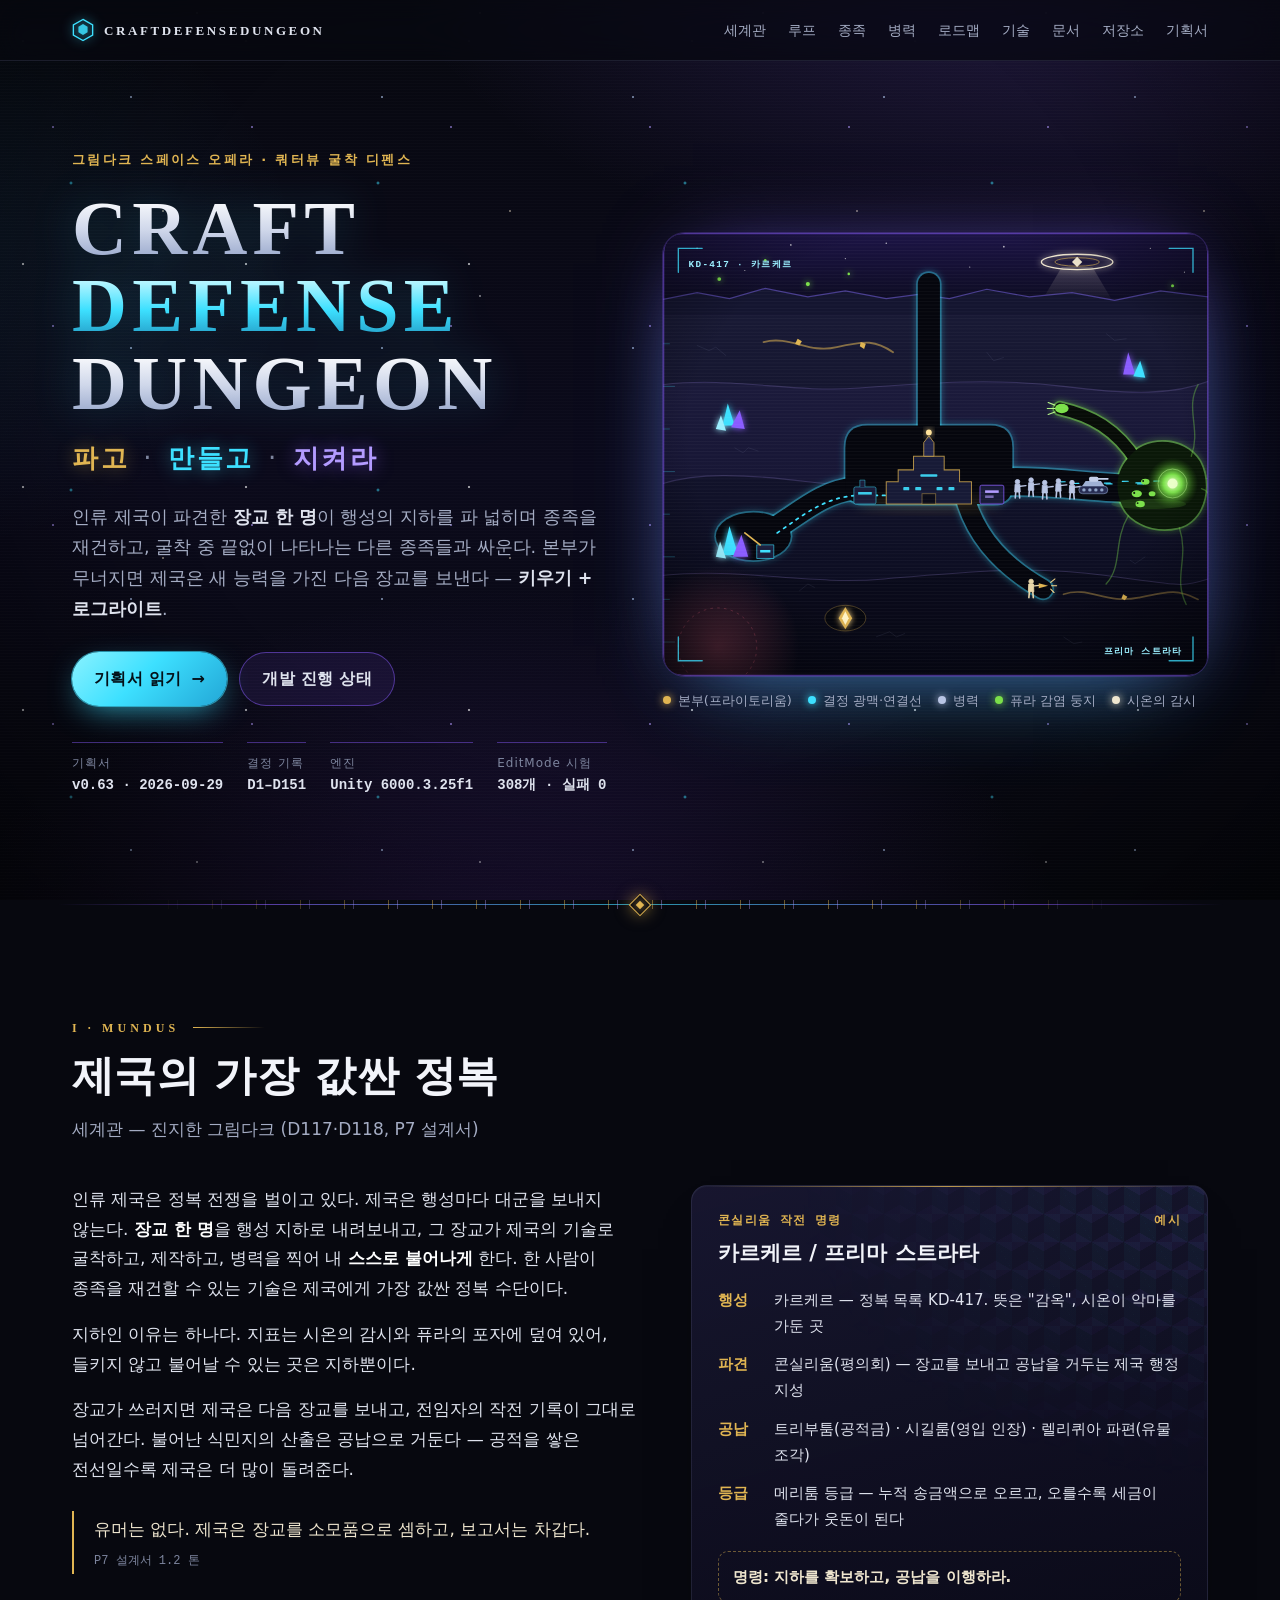
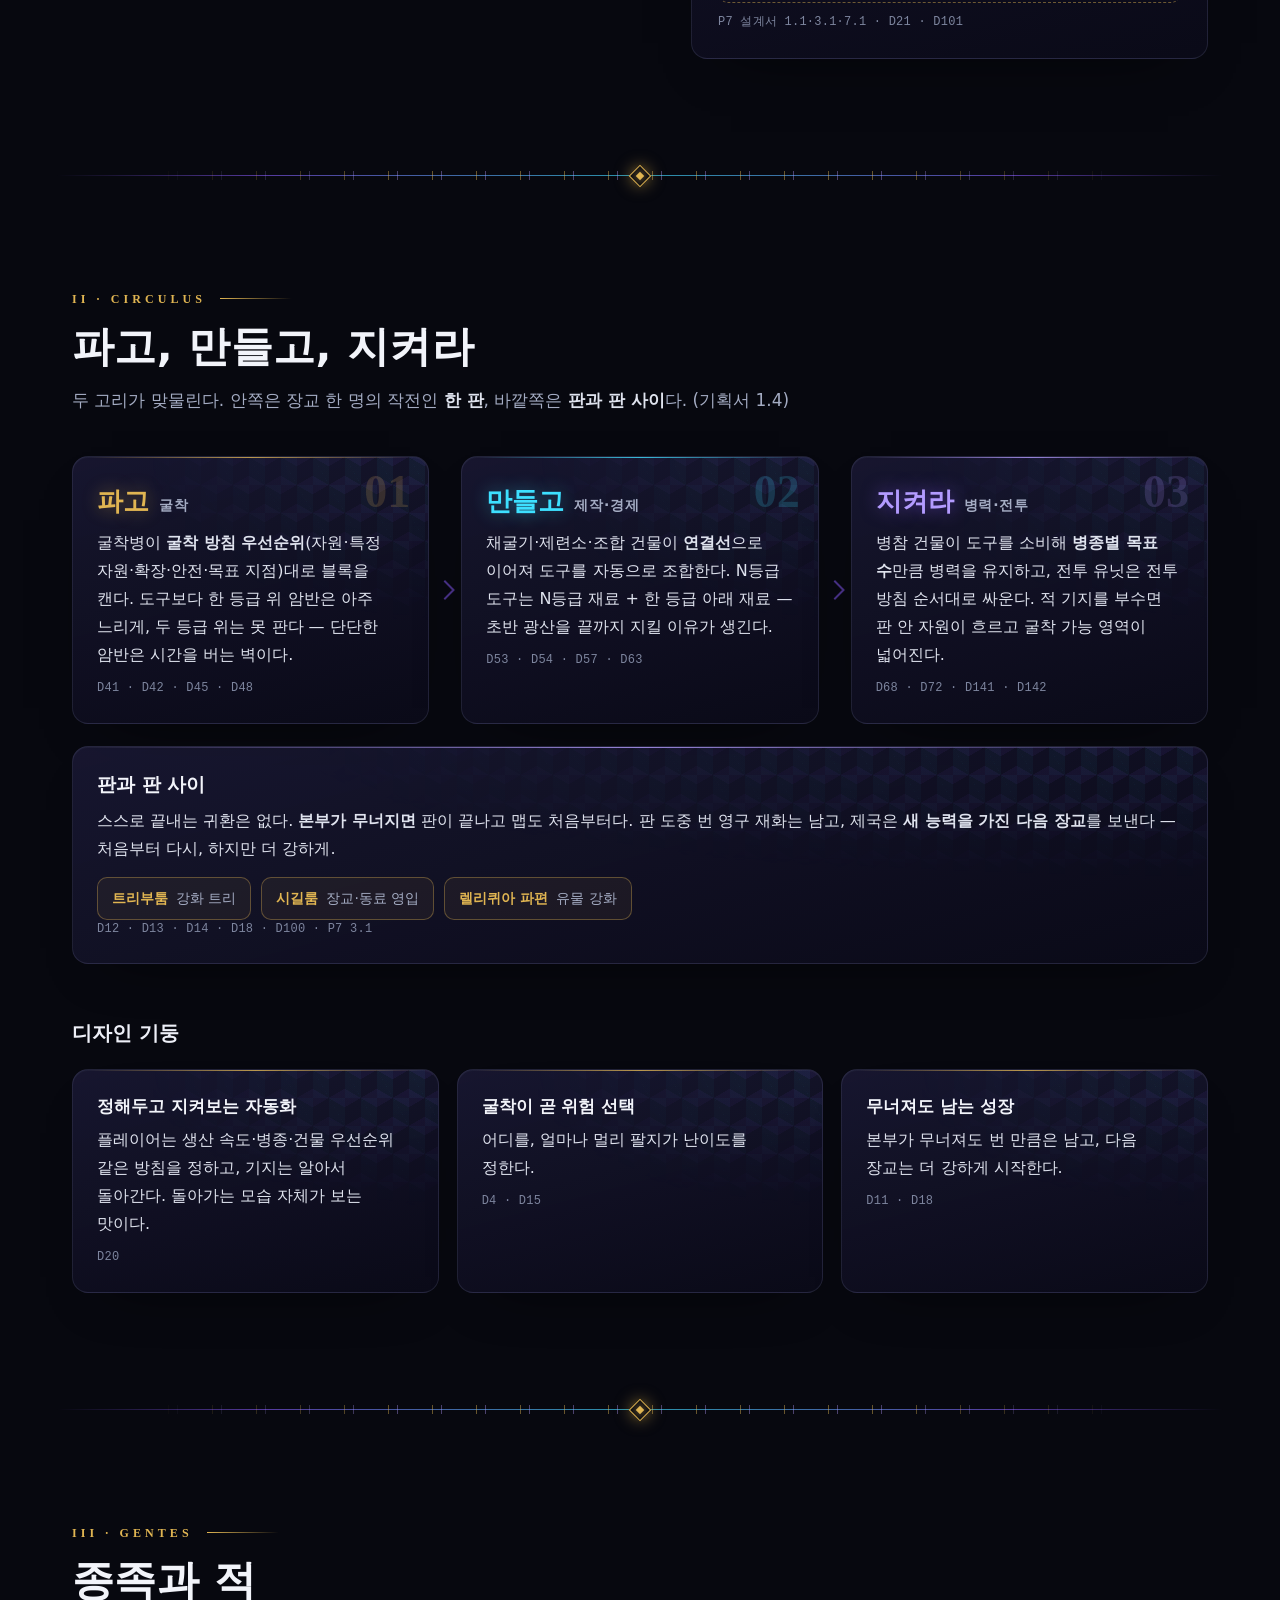
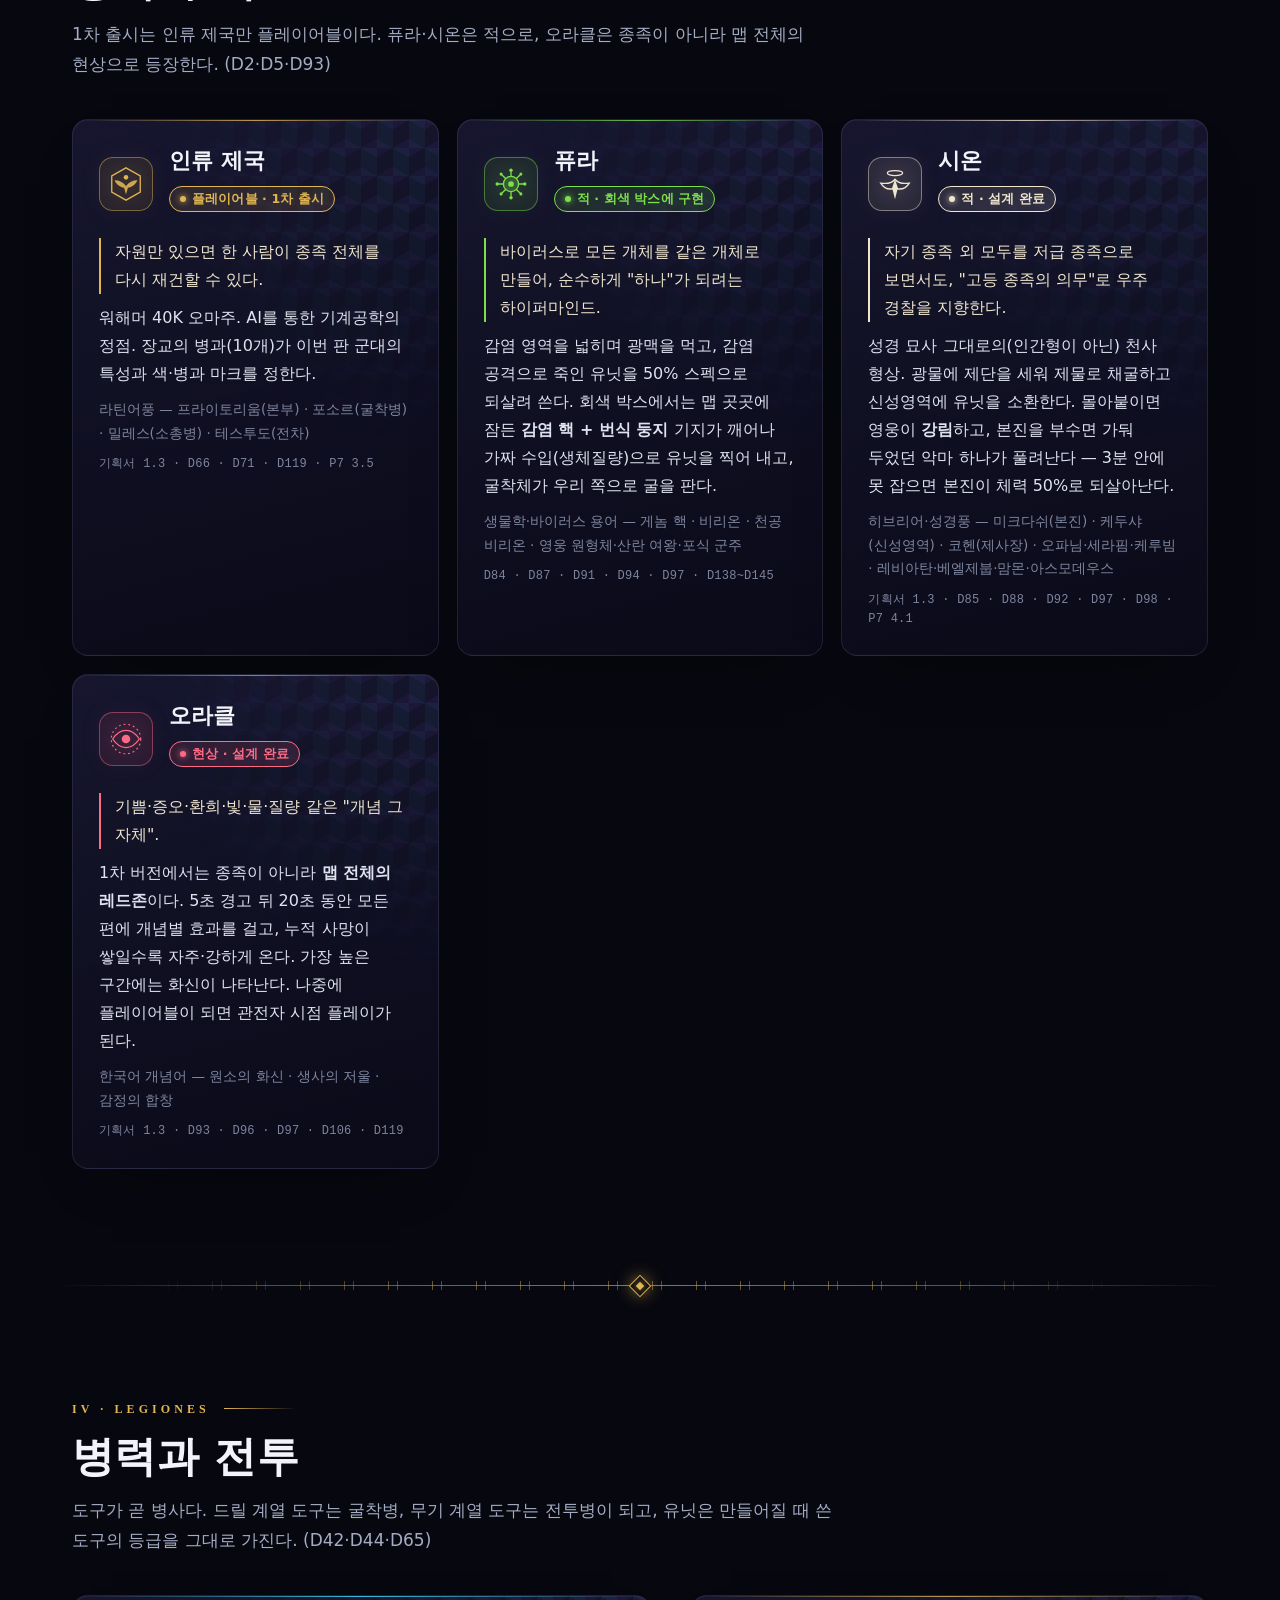
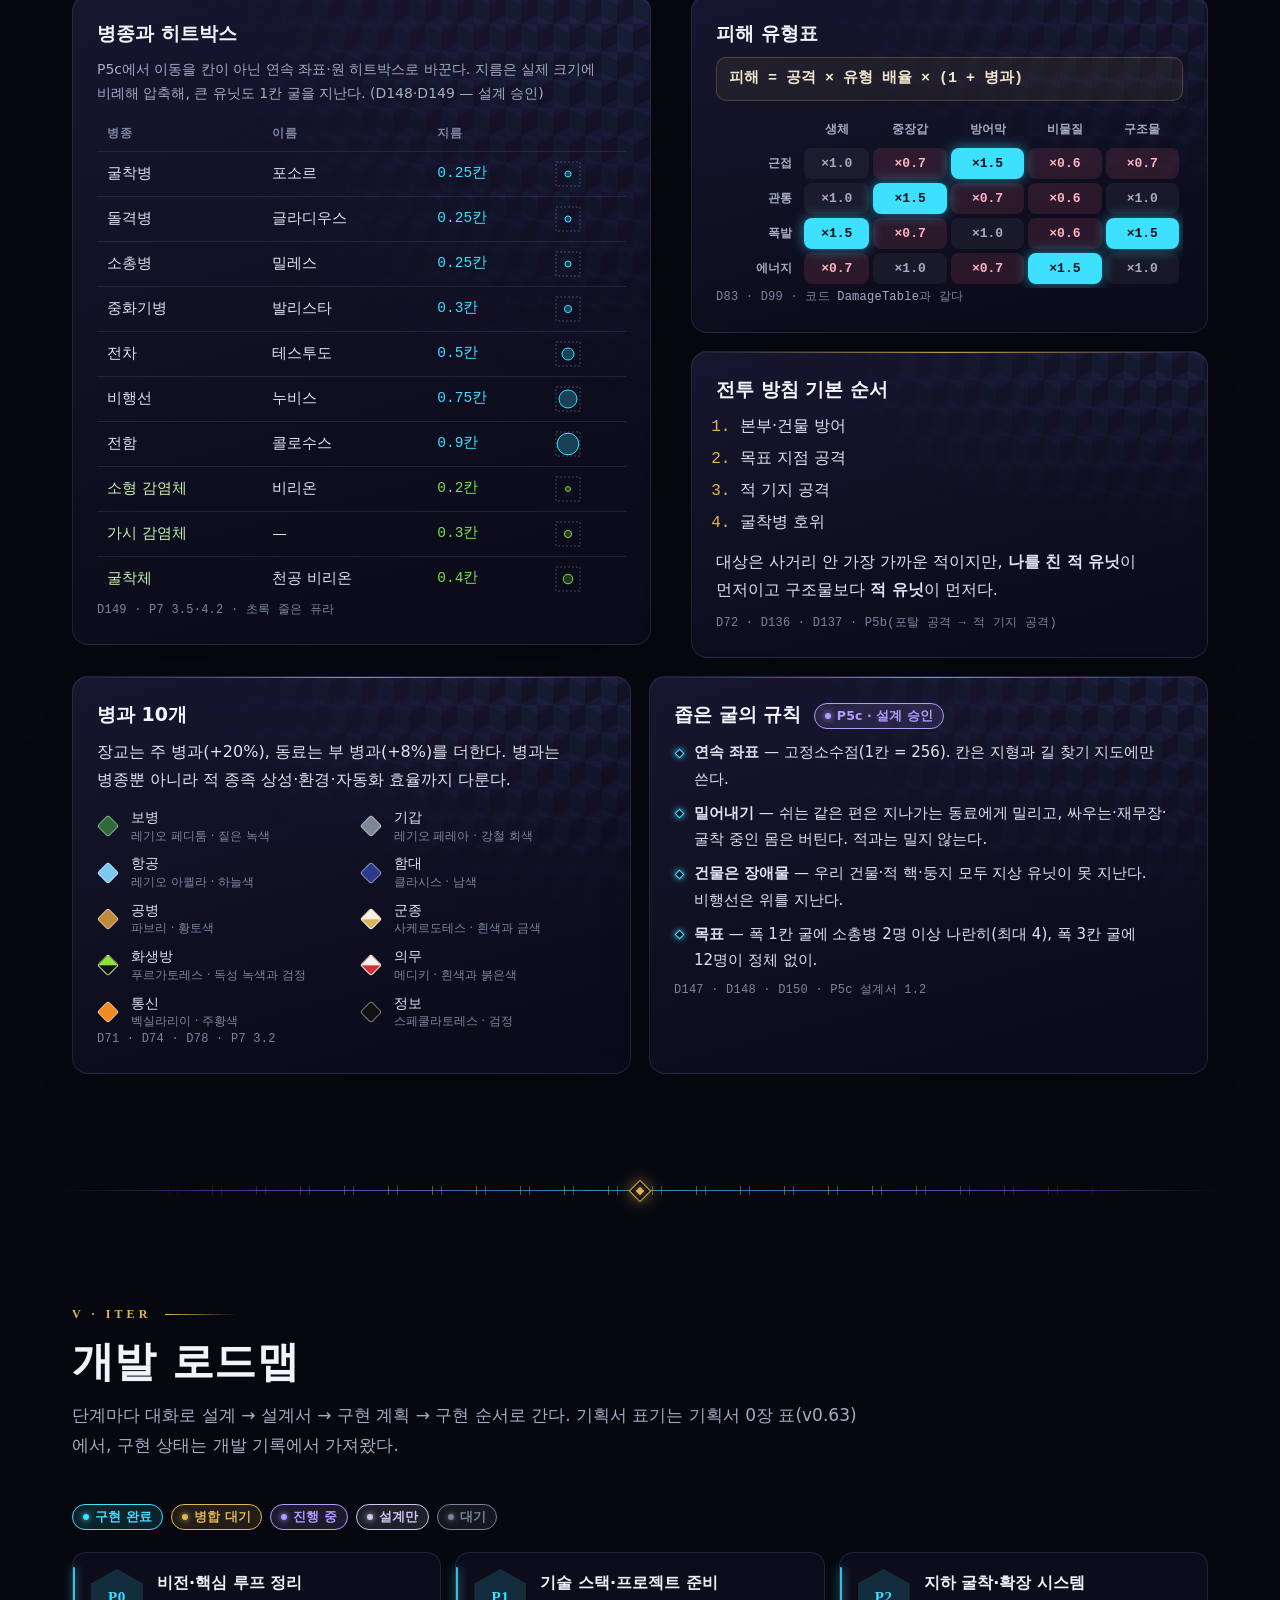
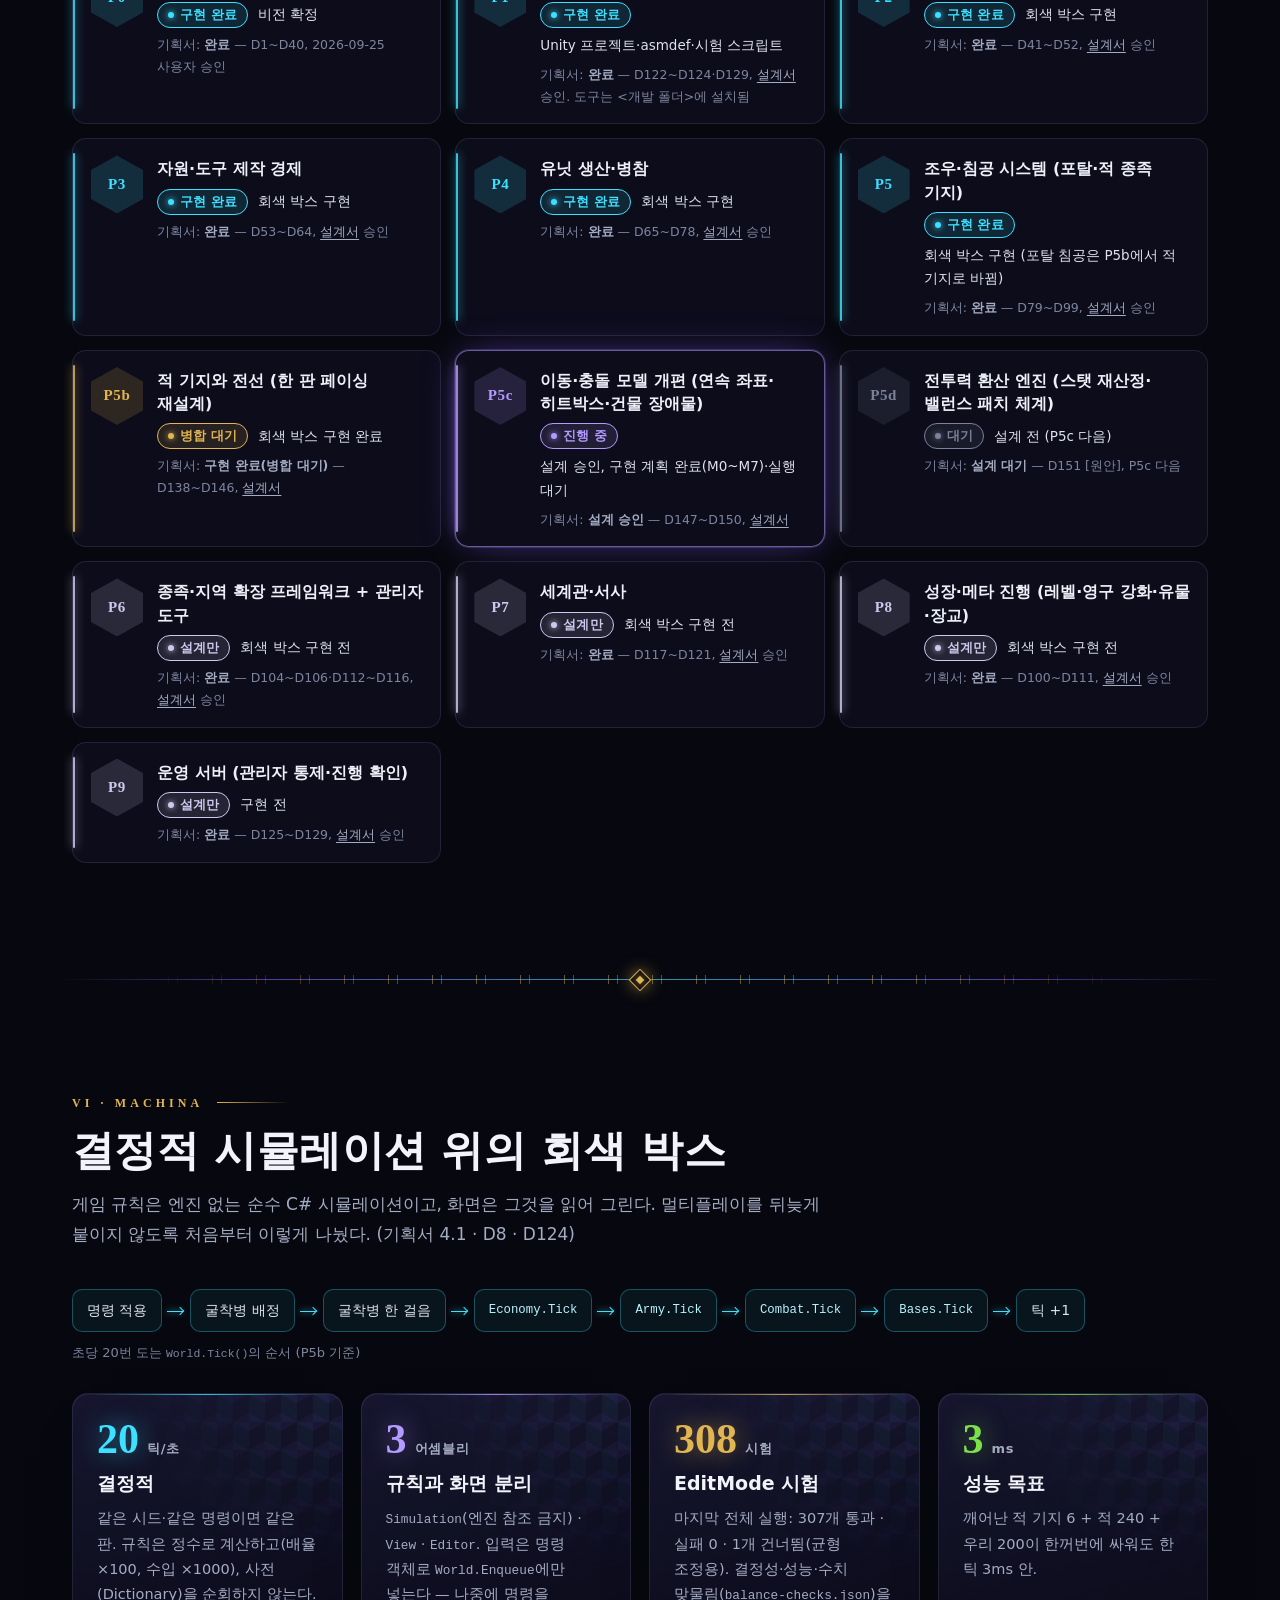
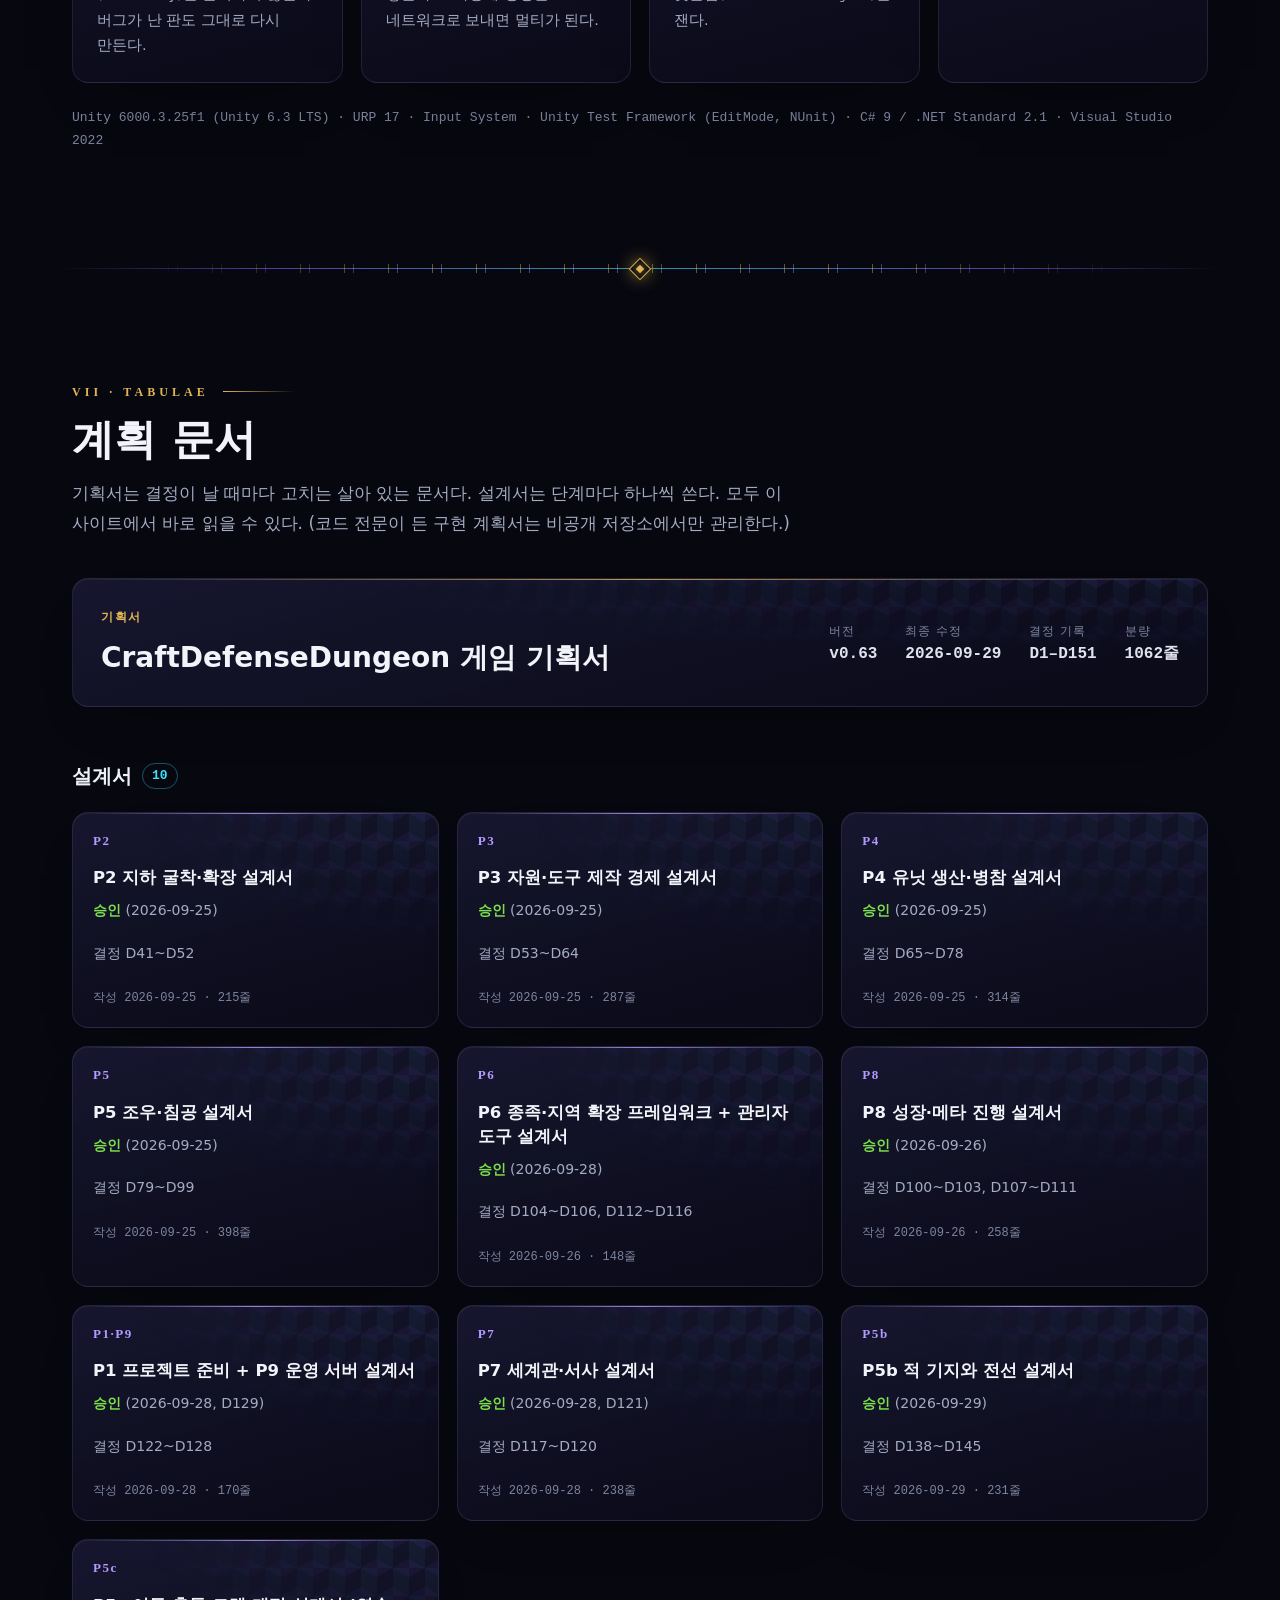
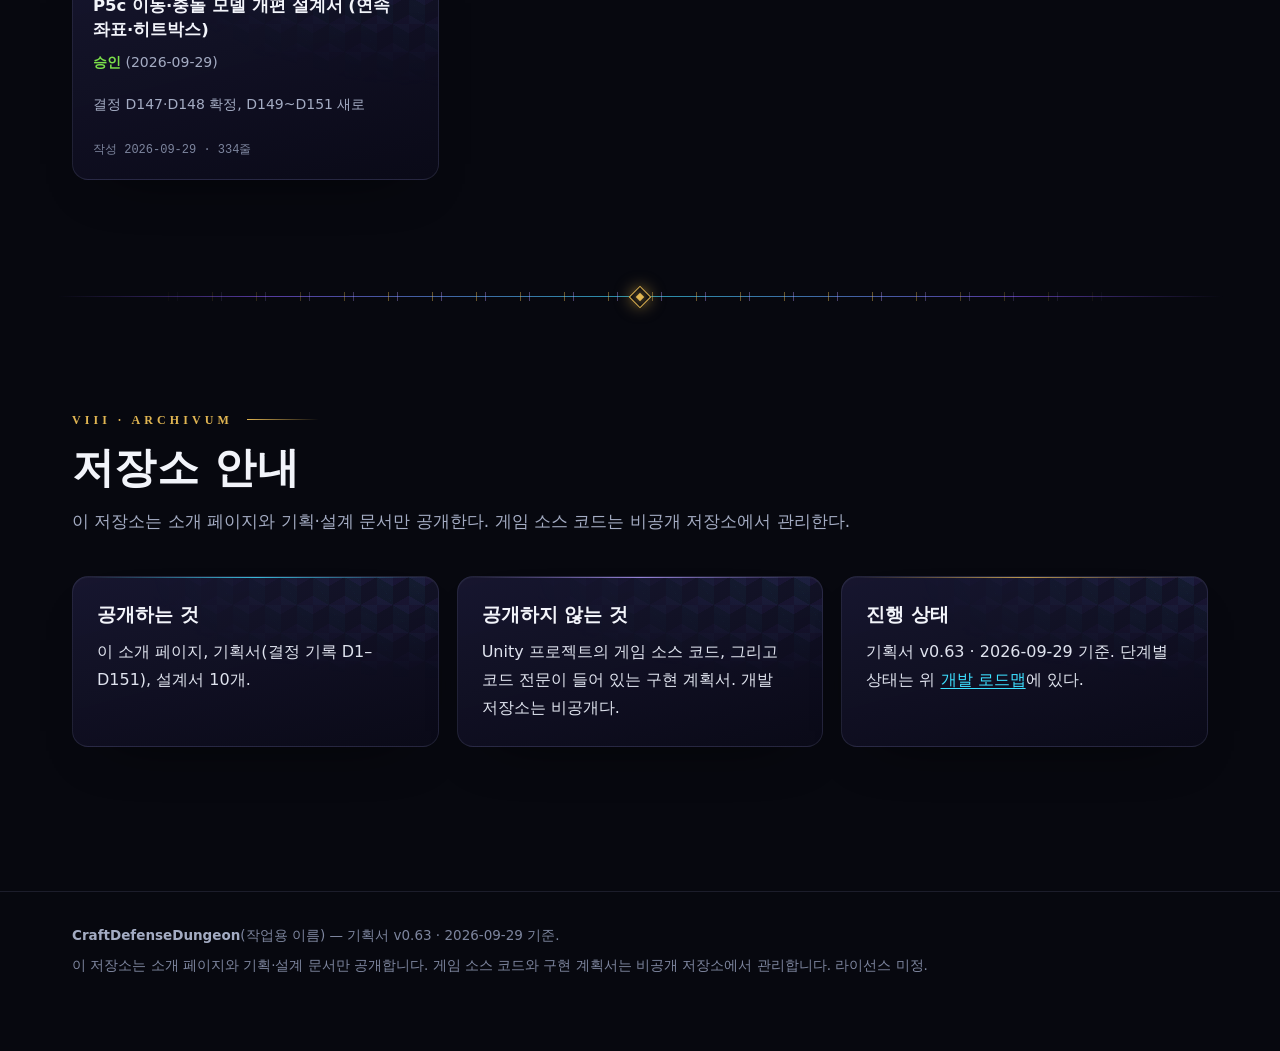
==== docs/index.html @ cf30ff54 "소개 페이지·기획서·설계서 공개용 저장소 첫 커밋 — 유저용 README 게임 소스 코드와 구현 계획서(코드 전문)는 비공개 개발 저장소에서 관리하고, 이 저장소에는 소개 페이지(" ====
<!doctype html>
<html lang="ko">
<head>
<meta charset="utf-8">
<meta name="viewport" content="width=device-width, initial-scale=1">
<meta name="color-scheme" content="dark">
<title>CraftDefenseDungeon — 파고, 만들고, 지켜라</title>
<meta name="description" content="인류 제국의 장교 한 명이 행성 지하를 파 넓히며 종족을 재건하는 그림다크 쿼터뷰 굴착·건설·디펜스 게임(키우기 + 로그라이트)의 소개와 개발 문서.">
<link rel="stylesheet" href="assets/site.css">
<script src="assets/site.js" defer></script>
</head>
<body>
<a class="skip-link" href="#main">본문으로 건너뛰기</a>
<header class="topbar">
  <div class="wrap">
    <a class="brand" href="index.html" aria-label="CraftDefenseDungeon 소개"><svg class="brand-mark" viewBox="0 0 24 26" width="22" height="24" aria-hidden="true"><path d="M12 1.5 22.5 7.5v11L12 24.5 1.5 18.5v-11z" fill="none" stroke="currentColor" stroke-width="1.5"/><path d="M12 6.5 17 9.5v6l-5 3-5-3v-6z" fill="currentColor" opacity=".85"/></svg><span>CraftDefenseDungeon</span></a>
    <nav class="site-nav" aria-label="사이트"><a href="#world">세계관</a><a href="#loop">루프</a><a href="#factions">종족</a><a href="#forces">병력</a><a href="#roadmap">로드맵</a><a href="#tech">기술</a><a href="#docs">문서</a><a href="#repo">저장소</a><a href="game-plan.html">기획서</a></nav>
  </div>
</header>
<main id="main">
<section class="hero" aria-labelledby="hero-title">
<div class="wrap hero-grid">
<div class="hero-copy">
<p class="eyebrow">그림다크 스페이스 오페라 · 쿼터뷰 굴착 디펜스</p>
<h1 id="hero-title" class="title"><span>Craft</span><span>Defense</span><span>Dungeon</span></h1>
<p class="motto"><span class="c-dig">파고</span><i aria-hidden="true">·</i><span class="c-craft">만들고</span><i aria-hidden="true">·</i><span class="c-defend">지켜라</span></p>
<p class="lede">인류 제국이 파견한 <strong>장교 한 명</strong>이 행성의 지하를 파 넓히며 종족을 재건하고, 굴착 중 끝없이 나타나는 다른 종족들과 싸운다. 본부가 무너지면 제국은 새 능력을 가진 다음 장교를 보낸다 — <strong>키우기 + 로그라이트</strong>.</p>
<div class="cta"><a class="btn btn-primary" href="game-plan.html">기획서 읽기 <span aria-hidden="true">→</span></a><a class="btn btn-ghost" href="#roadmap">개발 진행 상태</a></div>
<dl class="hero-facts">
<div><dt>기획서</dt><dd>v0.63 · 2026-09-29</dd></div>
<div><dt>결정 기록</dt><dd>D1–D151</dd></div>
<div><dt>엔진</dt><dd>Unity 6000.3.25f1</dd></div>
<div><dt>EditMode 시험</dt><dd>308개 · 실패 0</dd></div>
</dl>
</div>
<figure class="hero-art">
<svg class="burrow" viewBox="0 0 640 520" width="640" height="520" role="img" aria-labelledby="bw-title bw-desc">
<title id="bw-title">카르케르 지하 단면</title>
<desc id="bw-desc">지표 아래 암반층을 파 넓힌 굴. 가운데 본부(프라이토리움)에서 결정 광맥까지 연결선이 이어지고, 병력과 전차가 오른쪽 퓨라 감염 둥지로 나아간다. 굴착병은 아래쪽 암반을 파고, 지표 위에는 시온의 감시 고리와 퓨라의 포자가 떠 있다.</desc>
<defs>
<linearGradient id="bw-sky" x1="0" y1="0" x2="0" y2="1"><stop offset="0" stop-color="#1c1446"/><stop offset="1" stop-color="#0c0b20"/></linearGradient>
<linearGradient id="bw-rock" x1="0" y1="0" x2="0" y2="1"><stop offset="0" stop-color="#1c1d3a"/><stop offset=".55" stop-color="#11122a"/><stop offset="1" stop-color="#08091a"/></linearGradient>
<linearGradient id="bw-beam" x1="0" y1="0" x2="0" y2="1"><stop offset="0" stop-color="#efe6cf" stop-opacity=".4"/><stop offset="1" stop-color="#efe6cf" stop-opacity="0"/></linearGradient>
<radialGradient id="bw-core"><stop offset="0" stop-color="#eaffc9"/><stop offset=".35" stop-color="#7be04a"/><stop offset="1" stop-color="#2d6a12" stop-opacity="0"/></radialGradient>
<radialGradient id="bw-red"><stop offset="0" stop-color="#ff6b86" stop-opacity=".3"/><stop offset="1" stop-color="#ff6b86" stop-opacity="0"/></radialGradient>
<radialGradient id="bw-vignette" cx=".5" cy=".45" r=".75"><stop offset=".6" stop-color="#000" stop-opacity="0"/><stop offset="1" stop-color="#000" stop-opacity=".55"/></radialGradient>
<pattern id="bw-scan" width="4" height="4" patternUnits="userSpaceOnUse"><rect width="4" height="1" fill="#fff" opacity=".035"/></pattern>
<filter id="bw-glow" x="-50%" y="-50%" width="200%" height="200%"><feGaussianBlur stdDeviation="3.5" result="b"/><feMerge><feMergeNode in="b"/><feMergeNode in="SourceGraphic"/></feMerge></filter>
<filter id="bw-blur" x="-50%" y="-50%" width="200%" height="200%"><feGaussianBlur stdDeviation="8"/></filter>
<clipPath id="bw-clip"><rect width="640" height="520" rx="22"/></clipPath>
<path id="bw-t0" d="M312 60V236"/>
<path id="bw-t1" d="M224 300C186 304 162 328 126 350"/>
<path id="bw-t2" d="M404 292C448 290 490 298 552 300"/>
<path id="bw-t3" d="M356 316C370 360 400 392 446 418"/>
<path id="bw-t4" d="M556 268C532 230 502 214 466 206"/>
<path id="bw-hall" d="M214 252Q214 226 240 226H384Q410 226 410 252V296Q410 318 388 318H236Q214 318 214 296Z"/>
<ellipse id="bw-mine" cx="106" cy="356" rx="44" ry="28"/>
<path id="bw-nest" d="M546 264C566 236 614 240 630 268C646 298 634 340 604 346C578 352 548 342 538 318C530 300 532 280 546 264Z"/>
<g id="bw-man"><circle cx="0" cy="-11" r="2.7"/><path d="M-2.8-8H2.8L3.2 1H-3.2Z"/><path d="M-2 1-2.6 8M2 1 2.6 8" fill="none" stroke-width="1.9" stroke-linecap="round"/><path d="M1-5.5 10-6.5" fill="none" stroke-width="1.5" stroke-linecap="round"/></g>
</defs>
<g clip-path="url(#bw-clip)">
<rect width="640" height="520" fill="url(#bw-rock)"/>
<rect width="640" height="84" fill="url(#bw-sky)"/>
<g fill="#fff" opacity=".7"><circle cx="40" cy="18" r=".9"/><circle cx="96" cy="44" r=".7"/><circle cx="150" cy="14" r="1"/><circle cx="214" cy="30" r=".7"/><circle cx="262" cy="12" r=".9"/><circle cx="360" cy="40" r=".7"/><circle cx="400" cy="16" r="1"/><circle cx="572" cy="18" r=".8"/><circle cx="612" cy="46" r=".7"/></g>
<g class="bw-halo"><path d="M468 40 442 84H530L504 40Z" fill="url(#bw-beam)" opacity=".5"/><ellipse cx="486" cy="34" rx="42" ry="9" fill="none" stroke="#efe6cf" stroke-width="1.6" filter="url(#bw-glow)"/><ellipse cx="486" cy="34" rx="26" ry="5" fill="none" stroke="#e0b552" stroke-opacity=".7"/><path d="M486 28 492 34 486 40 480 34Z" fill="#efe6cf"/></g>
<g fill="#7be04a" filter="url(#bw-glow)"><circle class="bw-spore" cx="66" cy="54" r="2.2"/><circle class="bw-spore" cx="120" cy="32" r="1.6"/><circle class="bw-spore" cx="170" cy="60" r="2.4"/><circle class="bw-spore" cx="218" cy="48" r="1.5"/><circle class="bw-spore" cx="598" cy="62" r="1.8"/></g>
<path d="M0 78 40 70 78 77 120 65 170 75 214 68 262 77 300 72 336 77 380 66 430 75 480 70 530 79 584 68 640 75V96H0Z" fill="#141530"/>
<path d="M0 78 40 70 78 77 120 65 170 75 214 68 262 77 300 72 336 77 380 66 430 75 480 70 530 79 584 68 640 75" fill="none" stroke="#6d5bd0" stroke-opacity=".6" stroke-width="1.4"/>
<path d="M0 178C80 168 150 188 230 182S390 170 470 180 600 190 640 174V288C560 298 480 278 400 286S250 302 170 292 40 282 0 294Z" fill="#8a5cff" fill-opacity=".05"/>
<path d="M0 402C90 392 170 414 260 406S430 390 520 402 610 416 640 406V520H0Z" fill="#000" fill-opacity=".22"/>
<g fill="none" stroke="#b39bff" stroke-opacity=".2" stroke-width="1.2"><path d="M0 178C80 168 150 188 230 182S390 170 470 180 600 190 640 174"/><path d="M640 288C560 298 480 278 400 286S250 302 170 292 40 282 0 294"/><path d="M0 402C90 392 170 414 260 406S430 390 520 402 610 416 640 406"/></g>
<g fill="none" stroke="#c8d0ff" stroke-opacity=".09"><path d="M40 132l14 6 8-4 12 10"/><path d="M520 118l10 8 14-2"/><path d="M84 252l10 6 6-6 12 4"/><path d="M566 380l-12 8-6-4"/><path d="M250 474l16-6 8 6 10-4"/><path d="M470 474l12 8 10-2"/><path d="M380 140l8 10 12-4"/><path d="M160 420l10-8 8 4"/></g>
<path d="M0 130h8M0 180h14M0 230h8M0 280h14M0 330h8M0 380h14M0 430h8M0 480h14" stroke="#3de0ff" stroke-opacity=".35"/>
<g fill="none" stroke="#e0b552" stroke-linecap="round"><path d="M118 128C150 120 170 142 204 134S250 126 270 140" stroke-opacity=".55" stroke-width="2.2"/><path d="M470 424C500 414 520 436 558 428S604 418 628 430" stroke-opacity=".4" stroke-width="2"/></g>
<g fill="#e0b552"><path d="M158 124l5 3-3 5-5-2z"/><path d="M232 128l6 2-2 6-5-3z"/><path d="M540 424l5 3-3 4-4-2z"/></g>
<g filter="url(#bw-glow)"><path d="M70 226 76 200 84 226Z" fill="#3de0ff"/><path d="M80 228 90 208 96 230Z" fill="#8a5cff"/><path d="M62 230 68 214 74 232Z" fill="#9befff"/><path d="M540 166 546 140 554 166Z" fill="#8a5cff"/><path d="M552 168 560 150 566 170Z" fill="#3de0ff"/></g>
<ellipse cx="214" cy="452" rx="24" ry="15" fill="#05060d" stroke="#e0b552" stroke-opacity=".35"/>
<g class="bw-pulse" filter="url(#bw-glow)"><path d="M214 439 222 452 214 465 206 452Z" fill="#e0b552"/><path d="M214 444 218 452 214 460 210 452Z" fill="#fff3c4"/></g>
<circle cx="64" cy="486" r="96" fill="url(#bw-red)"/>
<circle cx="64" cy="486" r="46" fill="none" stroke="#ff6b86" stroke-opacity=".35" stroke-dasharray="3 5"/>
<g fill="none" stroke-linecap="round" stroke-linejoin="round">
<g stroke="#3de0ff" stroke-opacity=".32" filter="url(#bw-glow)"><use href="#bw-t0" stroke-width="30"/><use href="#bw-t1" stroke-width="30"/><use href="#bw-t2" stroke-width="36"/><use href="#bw-t3" stroke-width="26"/><use href="#bw-hall" stroke-width="4"/><use href="#bw-mine" stroke-width="4"/></g>
<g stroke="#7be04a" stroke-opacity=".45" filter="url(#bw-glow)"><use href="#bw-t4" stroke-width="18"/><use href="#bw-nest" stroke-width="4"/></g>
<g stroke="#05060d"><use href="#bw-t0" stroke-width="26"/><use href="#bw-t1" stroke-width="26"/><use href="#bw-t2" stroke-width="32"/><use href="#bw-t3" stroke-width="22"/></g>
<use href="#bw-t4" stroke="#070c07" stroke-width="14"/>
</g>
<use href="#bw-hall" fill="#05060d"/>
<use href="#bw-mine" fill="#05060d"/>
<use href="#bw-nest" fill="#0a1808"/>
<ellipse cx="312" cy="318" rx="84" ry="7" fill="#e0b552" opacity=".18" filter="url(#bw-blur)"/>
<g filter="url(#bw-glow)"><path d="M70 378 78 344 88 378Z" fill="#3de0ff"/><path d="M82 380 92 354 100 380Z" fill="#8a5cff"/><path d="M62 380 67 362 74 382Z" fill="#9befff"/></g>
<g><path d="M110 382V366H130V382Z" fill="#1b1e3c" stroke="#3de0ff" stroke-opacity=".7"/><path d="M114 366 96 352" stroke="#e0b552" stroke-width="2" stroke-linecap="round"/><rect x="114" y="372" width="12" height="3" fill="#3de0ff"/></g>
<path class="bw-flow" d="M134 352C166 330 190 310 228 308H262" fill="none" stroke="#3de0ff" stroke-width="2" stroke-dasharray="3 6" stroke-linecap="round"/>
<g><rect x="224" y="298" width="26" height="20" rx="2" fill="#191b38" stroke="#3de0ff" stroke-opacity=".6"/><rect x="229" y="304" width="16" height="3" fill="#3de0ff" opacity=".9"/><path d="M231 298V290H237V298" fill="#191b38" stroke="#3de0ff" stroke-opacity=".5"/></g>
<g><rect x="372" y="296" width="28" height="22" rx="2" fill="#191b38" stroke="#8a5cff" stroke-opacity=".9"/><rect x="378" y="302" width="16" height="3" fill="#b39bff"/><rect x="378" y="308" width="10" height="3" fill="#b39bff" opacity=".6"/></g>
<g><path d="M262 318V292H276V278H294V262H330V278H348V292H362V318Z" fill="#171a36" stroke="#e0b552" stroke-opacity=".75" stroke-width="1.2"/><path d="M306 262V246L312 238 318 246V262Z" fill="#20244a" stroke="#e0b552" stroke-opacity=".85"/><g fill="#3de0ff" opacity=".9"><rect x="282" y="298" width="7" height="4" rx="1"/><rect x="296" y="298" width="7" height="4" rx="1"/><rect x="321" y="298" width="7" height="4" rx="1"/><rect x="335" y="298" width="7" height="4" rx="1"/><rect x="302" y="283" width="20" height="3" rx="1"/></g><rect x="304" y="306" width="16" height="12" fill="#0a0b18" stroke="#e0b552" stroke-opacity=".5"/><circle class="bw-pulse" cx="312" cy="234" r="3.4" fill="#ffe29a" filter="url(#bw-glow)"/></g>
<ellipse cx="570" cy="318" rx="44" ry="6" fill="#7be04a" opacity=".14"/>
<g fill="none" stroke="#7be04a" stroke-opacity=".38" stroke-width="1.6" stroke-linecap="round"><path d="M620 262C632 230 612 206 628 178"/><path d="M606 346C618 382 598 404 614 436"/><path d="M546 332C528 362 540 390 520 412"/><path d="M632 300C646 304 640 318 648 324"/></g>
<g class="bw-tracer" stroke="#3de0ff" stroke-width="1.4" stroke-linecap="round" stroke-dasharray="7 30"><path d="M520 294.5H586"/><path d="M481 294 588 293"/><path d="M465 292 590 291"/></g>
<circle class="bw-pulse" cx="598" cy="294" r="30" fill="url(#bw-core)"/>
<circle cx="598" cy="294" r="17" fill="none" stroke="#b6f58a" stroke-opacity=".6"/>
<circle cx="598" cy="294" r="6" fill="#eaffc9"/>
<g fill="#7be04a"><ellipse cx="556" cy="306" rx="6" ry="4"/><ellipse cx="566" cy="292" rx="5" ry="3.6"/><ellipse cx="560" cy="318" rx="5.5" ry="3.8"/><ellipse cx="574" cy="306" rx="4" ry="3"/></g>
<g fill="#0a1808"><circle cx="553" cy="305" r="1.2"/><circle cx="563.5" cy="291" r="1.1"/><circle cx="557" cy="317" r="1.1"/></g>
<g><ellipse cx="468" cy="206" rx="8" ry="5.5" fill="#7be04a"/><path d="M460 202 452 199M460 206H451M460 210 452 213" stroke="#b6f58a" stroke-width="1.3" stroke-linecap="round"/></g>
<g fill="#b9c5e4" stroke="#b9c5e4"><use href="#bw-man" x="416" y="303"/><use href="#bw-man" x="432" y="301"/><use href="#bw-man" x="448" y="304"/><use href="#bw-man" x="464" y="302"/><use href="#bw-man" x="480" y="304"/></g>
<g transform="translate(488 288)"><rect x="0" y="9" width="34" height="9" rx="4.5" fill="#262b52" stroke="#8fa3c7" stroke-opacity=".7"/><path d="M4 9 8 3H26L30 9Z" fill="#9fb0d4"/><rect x="12" y="-2" width="11" height="6" rx="2" fill="#c4cfea"/><path d="M22 .5H34" stroke="#c4cfea" stroke-width="2" stroke-linecap="round"/><g fill="#8fa3c7"><circle cx="6" cy="13.5" r="2"/><circle cx="13" cy="13.5" r="2"/><circle cx="20" cy="13.5" r="2"/><circle cx="27" cy="13.5" r="2"/></g></g>
<use href="#bw-man" x="432" y="420" fill="#e8d6a8" stroke="#e8d6a8"/>
<path d="M441 411 452 414 441 417Z" fill="#e0b552"/>
<g class="bw-spark" stroke="#ffd98a" stroke-width="1.2" stroke-linecap="round"><path d="M455 410l5-4M456 414h6M455 418l4 4"/></g>
<rect width="640" height="520" fill="url(#bw-scan)"/>
<rect width="640" height="520" fill="url(#bw-vignette)"/>
</g>
<rect x=".75" y=".75" width="638.5" height="518.5" rx="21.5" fill="none" stroke="#8a5cff" stroke-opacity=".5" stroke-width="1.5"/>
<path d="M18 46V18H46M594 18H622V46M622 474V502H594M46 502H18V474" fill="none" stroke="#3de0ff" stroke-opacity=".75" stroke-width="1.6" stroke-linecap="round"/>
<text x="30" y="40" class="bw-hud">KD-417 · 카르케르</text>
<text x="610" y="494" class="bw-hud" text-anchor="end">프리마 스트라타</text>
</svg>
<figcaption><span class="lg" style="--c: #e0b552">본부(프라이토리움)</span><span class="lg" style="--c: #3de0ff">결정 광맥·연결선</span><span class="lg" style="--c: #b9c5e4">병력</span><span class="lg" style="--c: #7be04a">퓨라 감염 둥지</span><span class="lg" style="--c: #efe6cf">시온의 감시</span></figcaption>
</figure>
</div>
</section>
<div class="rune" aria-hidden="true"><span></span></div>
<section class="section" id="world" aria-labelledby="world-title">
<div class="wrap">
<header class="section-head"><p class="kicker" aria-hidden="true">I · Mundus</p><h2 id="world-title">제국의 가장 값싼 정복</h2><p class="section-lede">세계관 — 진지한 그림다크 (D117·D118, P7 설계서)</p></header>
<div class="split">
<div class="prose">
<p>인류 제국은 정복 전쟁을 벌이고 있다. 제국은 행성마다 대군을 보내지 않는다. <strong>장교 한 명</strong>을 행성 지하로 내려보내고, 그 장교가 제국의 기술로 굴착하고, 제작하고, 병력을 찍어 내 <strong>스스로 불어나게</strong> 한다. 한 사람이 종족을 재건할 수 있는 기술은 제국에게 가장 값싼 정복 수단이다.</p>
<p>지하인 이유는 하나다. 지표는 시온의 감시와 퓨라의 포자에 덮여 있어, 들키지 않고 불어날 수 있는 곳은 지하뿐이다.</p>
<p>장교가 쓰러지면 제국은 다음 장교를 보내고, 전임자의 작전 기록이 그대로 넘어간다. 불어난 식민지의 산출은 공납으로 거둔다 — 공적을 쌓은 전선일수록 제국은 더 많이 돌려준다.</p>
<blockquote class="quote"><p>유머는 없다. 제국은 장교를 소모품으로 셈하고, 보고서는 차갑다.</p><cite>P7 설계서 1.2 톤</cite></blockquote>
</div>
<aside class="card dossier" aria-labelledby="dossier-title">
<p class="dossier-tag"><span>콘실리움 작전 명령</span><span>예시</span></p>
<h3 id="dossier-title">카르케르 / 프리마 스트라타</h3>
<dl>
<div><dt>행성</dt><dd>카르케르 — 정복 목록 KD-417. 뜻은 "감옥", 시온이 악마를 가둔 곳</dd></div>
<div><dt>파견</dt><dd>콘실리움(평의회) — 장교를 보내고 공납을 거두는 제국 행정 지성</dd></div>
<div><dt>공납</dt><dd>트리부툼(공적금) · 시길룸(영입 인장) · 렐리퀴아 파편(유물 조각)</dd></div>
<div><dt>등급</dt><dd>메리툼 등급 — 누적 송금액으로 오르고, 오를수록 세금이 줄다가 웃돈이 된다</dd></div>
</dl>
<p class="order">명령: 지하를 확보하고, 공납을 이행하라.</p>
<p class="refs">P7 설계서 1.1·3.1·7.1 · D21 · D101</p>
</aside>
</div>
</div>
</section>
<div class="rune" aria-hidden="true"><span></span></div>
<section class="section" id="loop" aria-labelledby="loop-title">
<div class="wrap">
<header class="section-head"><p class="kicker" aria-hidden="true">II · Circulus</p><h2 id="loop-title">파고, 만들고, 지켜라</h2><p class="section-lede">두 고리가 맞물린다. 안쪽은 장교 한 명의 작전인 <strong>한 판</strong>, 바깥쪽은 <strong>판과 판 사이</strong>다. (기획서 1.4)</p></header>
<ol class="loop">
<li><div class="card step" style="--accent: var(--gold)"><p class="step-no" aria-hidden="true">01</p><h3><span class="c-dig">파고</span><small>굴착</small></h3><p>굴착병이 <strong>굴착 방침 우선순위</strong>(자원·특정 자원·확장·안전·목표 지점)대로 블록을 캔다. 도구보다 한 등급 위 암반은 아주 느리게, 두 등급 위는 못 판다 — 단단한 암반은 시간을 버는 벽이다.</p><p class="refs">D41 · D42 · D45 · D48</p></div></li>
<li><div class="card step" style="--accent: var(--cyan)"><p class="step-no" aria-hidden="true">02</p><h3><span class="c-craft">만들고</span><small>제작·경제</small></h3><p>채굴기·제련소·조합 건물이 <strong>연결선</strong>으로 이어져 도구를 자동으로 조합한다. N등급 도구는 N등급 재료 + 한 등급 아래 재료 — 초반 광산을 끝까지 지킬 이유가 생긴다.</p><p class="refs">D53 · D54 · D57 · D63</p></div></li>
<li><div class="card step" style="--accent: var(--violet-2)"><p class="step-no" aria-hidden="true">03</p><h3><span class="c-defend">지켜라</span><small>병력·전투</small></h3><p>병참 건물이 도구를 소비해 <strong>병종별 목표 수</strong>만큼 병력을 유지하고, 전투 유닛은 전투 방침 순서대로 싸운다. 적 기지를 부수면 판 안 자원이 흐르고 굴착 가능 영역이 넓어진다.</p><p class="refs">D68 · D72 · D141 · D142</p></div></li>
</ol>
<div class="card meta-loop"><h3>판과 판 사이</h3><p>스스로 끝내는 귀환은 없다. <strong>본부가 무너지면</strong> 판이 끝나고 맵도 처음부터다. 판 도중 번 영구 재화는 남고, 제국은 <strong>새 능력을 가진 다음 장교</strong>를 보낸다 — 처음부터 다시, 하지만 더 강하게.</p><ul class="tokens"><li><b>트리부툼</b>강화 트리</li><li><b>시길룸</b>장교·동료 영입</li><li><b>렐리퀴아 파편</b>유물 강화</li></ul><p class="refs">D12 · D13 · D14 · D18 · D100 · P7 3.1</p></div>
<h3 class="sub-title">디자인 기둥</h3>
<ul class="grid grid-3 pillars">
<li class="card"><h4>정해두고 지켜보는 자동화</h4><p>플레이어는 생산 속도·병종·건물 우선순위 같은 방침을 정하고, 기지는 알아서 돌아간다. 돌아가는 모습 자체가 보는 맛이다.</p><p class="refs">D20</p></li>
<li class="card"><h4>굴착이 곧 위험 선택</h4><p>어디를, 얼마나 멀리 팔지가 난이도를 정한다.</p><p class="refs">D4 · D15</p></li>
<li class="card"><h4>무너져도 남는 성장</h4><p>본부가 무너져도 번 만큼은 남고, 다음 장교는 더 강하게 시작한다.</p><p class="refs">D11 · D18</p></li>
</ul>
</div>
</section>
<div class="rune" aria-hidden="true"><span></span></div>
<section class="section" id="factions" aria-labelledby="factions-title">
<div class="wrap">
<header class="section-head"><p class="kicker" aria-hidden="true">III · Gentes</p><h2 id="factions-title">종족과 적</h2><p class="section-lede">1차 출시는 인류 제국만 플레이어블이다. 퓨라·시온은 적으로, 오라클은 종족이 아니라 맵 전체의 현상으로 등장한다. (D2·D5·D93)</p></header>
<div class="grid grid-2">
<article class="card faction" style="--accent: var(--gold)"><div class="faction-head"><svg class="emblem" viewBox="0 0 40 40" width="40" height="40" aria-hidden="true"><path d="M20 3 35 11.5v17L20 37 5 28.5v-17z" fill="none" stroke="currentColor" stroke-width="1.4"/><path d="M8 16c5 0 9 2 12 6 3-4 7-6 12-6-2 5-6 7-10 8l-2 7-2-7c-4-1-8-3-10-8z" fill="currentColor" opacity=".9"/><circle cx="20" cy="13" r="2.4" fill="currentColor"/></svg><div><h3>인류 제국</h3><p class="chip">플레이어블 · 1차 출시</p></div></div><p class="creed">자원만 있으면 한 사람이 종족 전체를 다시 재건할 수 있다.</p><p>워해머 40K 오마주. AI를 통한 기계공학의 정점. 장교의 병과(10개)가 이번 판 군대의 특성과 색·병과 마크를 정한다.</p><p class="names">라틴어풍 — 프라이토리움(본부) · 포소르(굴착병) · 밀레스(소총병) · 테스투도(전차)</p><p class="refs">기획서 1.3 · D66 · D71 · D119 · P7 3.5</p></article>
<article class="card faction" style="--accent: var(--toxic)"><div class="faction-head"><svg class="emblem" viewBox="0 0 40 40" width="40" height="40" aria-hidden="true"><circle cx="20" cy="20" r="8" fill="currentColor" fill-opacity=".22" stroke="currentColor" stroke-width="1.4"/><circle cx="20" cy="20" r="3" fill="currentColor"/><path d="M20 12V7M20 28v5M12 20H7M28 20h5M14.3 14.3l-3.5-3.5M25.7 25.7l3.5 3.5M25.7 14.3l3.5-3.5M14.3 25.7l-3.5 3.5" stroke="currentColor" stroke-width="1.4" stroke-linecap="round"/><g fill="currentColor"><circle cx="20" cy="5.5" r="1.8"/><circle cx="20" cy="34.5" r="1.8"/><circle cx="5.5" cy="20" r="1.8"/><circle cx="34.5" cy="20" r="1.8"/><circle cx="9.6" cy="9.6" r="1.6"/><circle cx="30.4" cy="30.4" r="1.6"/><circle cx="30.4" cy="9.6" r="1.6"/><circle cx="9.6" cy="30.4" r="1.6"/></g></svg><div><h3>퓨라</h3><p class="chip">적 · 회색 박스에 구현</p></div></div><p class="creed">바이러스로 모든 개체를 같은 개체로 만들어, 순수하게 "하나"가 되려는 하이퍼마인드.</p><p>감염 영역을 넓히며 광맥을 먹고, 감염 공격으로 죽인 유닛을 50% 스펙으로 되살려 쓴다. 회색 박스에서는 맵 곳곳에 잠든 <strong>감염 핵 + 번식 둥지</strong> 기지가 깨어나 가짜 수입(생체질량)으로 유닛을 찍어 내고, 굴착체가 우리 쪽으로 굴을 판다.</p><p class="names">생물학·바이러스 용어 — 게놈 핵 · 비리온 · 천공 비리온 · 영웅 원형체·산란 여왕·포식 군주</p><p class="refs">D84 · D87 · D91 · D94 · D97 · D138~D145</p></article>
<article class="card faction" style="--accent: var(--ivory)"><div class="faction-head"><svg class="emblem" viewBox="0 0 40 40" width="40" height="40" aria-hidden="true"><ellipse cx="20" cy="8.5" rx="8" ry="2.6" fill="none" stroke="currentColor" stroke-width="1.4"/><path d="M20 15c-3 4-9 5-15 4 3 5 8 7 13 6M20 15c3 4 9 5 15 4-3 5-8 7-13 6" fill="none" stroke="currentColor" stroke-width="1.4" stroke-linecap="round"/><path d="M20 15l3 9-3 12-3-12z" fill="currentColor"/></svg><div><h3>시온</h3><p class="chip">적 · 설계 완료</p></div></div><p class="creed">자기 종족 외 모두를 저급 종족으로 보면서도, "고등 종족의 의무"로 우주 경찰을 지향한다.</p><p>성경 묘사 그대로의(인간형이 아닌) 천사 형상. 광물에 제단을 세워 제물로 채굴하고 신성영역에 유닛을 소환한다. 몰아붙이면 영웅이 <strong>강림</strong>하고, 본진을 부수면 가둬 두었던 악마 하나가 풀려난다 — 3분 안에 못 잡으면 본진이 체력 50%로 되살아난다.</p><p class="names">히브리어·성경풍 — 미크다쉬(본진) · 케두샤(신성영역) · 코헨(제사장) · 오파님·세라핌·케루빔 · 레비아탄·베엘제붑·맘몬·아스모데우스</p><p class="refs">기획서 1.3 · D85 · D88 · D92 · D97 · D98 · P7 4.1</p></article>
<article class="card faction" style="--accent: var(--blood)"><div class="faction-head"><svg class="emblem" viewBox="0 0 40 40" width="40" height="40" aria-hidden="true"><circle cx="20" cy="20" r="15.5" fill="none" stroke="currentColor" stroke-width="1.2" stroke-dasharray="2 3"/><path d="M6 20c4-6 9-9 14-9s10 3 14 9c-4 6-9 9-14 9S10 26 6 20z" fill="none" stroke="currentColor" stroke-width="1.4"/><circle cx="20" cy="20" r="4.5" fill="currentColor"/></svg><div><h3>오라클</h3><p class="chip">현상 · 설계 완료</p></div></div><p class="creed">기쁨·증오·환희·빛·물·질량 같은 "개념 그 자체".</p><p>1차 버전에서는 종족이 아니라 <strong>맵 전체의 레드존</strong>이다. 5초 경고 뒤 20초 동안 모든 편에 개념별 효과를 걸고, 누적 사망이 쌓일수록 자주·강하게 온다. 가장 높은 구간에는 화신이 나타난다. 나중에 플레이어블이 되면 관전자 시점 플레이가 된다.</p><p class="names">한국어 개념어 — 원소의 화신 · 생사의 저울 · 감정의 합창</p><p class="refs">기획서 1.3 · D93 · D96 · D97 · D106 · D119</p></article>
</div>
</div>
</section>
<div class="rune" aria-hidden="true"><span></span></div>
<section class="section" id="forces" aria-labelledby="forces-title">
<div class="wrap">
<header class="section-head"><p class="kicker" aria-hidden="true">IV · Legiones</p><h2 id="forces-title">병력과 전투</h2><p class="section-lede">도구가 곧 병사다. 드릴 계열 도구는 굴착병, 무기 계열 도구는 전투병이 되고, 유닛은 만들어질 때 쓴 도구의 등급을 그대로 가진다. (D42·D44·D65)</p></header>
<div class="split">
<div class="card roster">
<h3>병종과 히트박스</h3>
<p class="note">P5c에서 이동을 칸이 아닌 연속 좌표·원 히트박스로 바꾼다. 지름은 실제 크기에 비례해 압축해, 큰 유닛도 1칸 굴을 지난다. (D148·D149 — 설계 승인)</p>
<div class="table-wrap plain" tabindex="0" role="region" aria-label="병종과 히트박스 표"><table class="roster-table">
<thead><tr><th scope="col">병종</th><th scope="col">이름</th><th scope="col">지름</th><th scope="col"><span class="sr-only">1칸과 비교한 크기</span></th></tr></thead>
<tbody>
<tr><td>굴착병</td><td>포소르</td><td>0.25칸</td><td><svg class="hitbox" viewBox="0 0 30 30" width="30" height="30" aria-hidden="true"><rect x="3" y="3" width="24" height="24"/><circle cx="15" cy="15" r="3"/></svg></td></tr>
<tr><td>돌격병</td><td>글라디우스</td><td>0.25칸</td><td><svg class="hitbox" viewBox="0 0 30 30" width="30" height="30" aria-hidden="true"><rect x="3" y="3" width="24" height="24"/><circle cx="15" cy="15" r="3"/></svg></td></tr>
<tr><td>소총병</td><td>밀레스</td><td>0.25칸</td><td><svg class="hitbox" viewBox="0 0 30 30" width="30" height="30" aria-hidden="true"><rect x="3" y="3" width="24" height="24"/><circle cx="15" cy="15" r="3"/></svg></td></tr>
<tr><td>중화기병</td><td>발리스타</td><td>0.3칸</td><td><svg class="hitbox" viewBox="0 0 30 30" width="30" height="30" aria-hidden="true"><rect x="3" y="3" width="24" height="24"/><circle cx="15" cy="15" r="3.5999999999999996"/></svg></td></tr>
<tr><td>전차</td><td>테스투도</td><td>0.5칸</td><td><svg class="hitbox" viewBox="0 0 30 30" width="30" height="30" aria-hidden="true"><rect x="3" y="3" width="24" height="24"/><circle cx="15" cy="15" r="6"/></svg></td></tr>
<tr><td>비행선</td><td>누비스</td><td>0.75칸</td><td><svg class="hitbox" viewBox="0 0 30 30" width="30" height="30" aria-hidden="true"><rect x="3" y="3" width="24" height="24"/><circle cx="15" cy="15" r="9"/></svg></td></tr>
<tr><td>전함</td><td>콜로수스</td><td>0.9칸</td><td><svg class="hitbox" viewBox="0 0 30 30" width="30" height="30" aria-hidden="true"><rect x="3" y="3" width="24" height="24"/><circle cx="15" cy="15" r="10.8"/></svg></td></tr>
<tr class="foe"><td>소형 감염체</td><td>비리온</td><td>0.2칸</td><td><svg class="hitbox" viewBox="0 0 30 30" width="30" height="30" aria-hidden="true"><rect x="3" y="3" width="24" height="24"/><circle cx="15" cy="15" r="2.4000000000000004"/></svg></td></tr>
<tr class="foe"><td>가시 감염체</td><td>—</td><td>0.3칸</td><td><svg class="hitbox" viewBox="0 0 30 30" width="30" height="30" aria-hidden="true"><rect x="3" y="3" width="24" height="24"/><circle cx="15" cy="15" r="3.5999999999999996"/></svg></td></tr>
<tr class="foe"><td>굴착체</td><td>천공 비리온</td><td>0.4칸</td><td><svg class="hitbox" viewBox="0 0 30 30" width="30" height="30" aria-hidden="true"><rect x="3" y="3" width="24" height="24"/><circle cx="15" cy="15" r="4.800000000000001"/></svg></td></tr>
</tbody></table></div>
<p class="refs">D149 · P7 3.5·4.2 · 초록 줄은 퓨라</p>
</div>
<div class="stack">
<div class="card matrix">
<h3>피해 유형표</h3>
<p class="formula">피해 = 공격 × 유형 배율 × (1 + 병과)</p>
<div class="table-wrap plain" tabindex="0" role="region" aria-label="피해 유형표"><table class="dmg">
<thead><tr><th scope="col"><span class="sr-only">피해 유형</span></th><th scope="col">생체</th><th scope="col">중장갑</th><th scope="col">방어막</th><th scope="col">비물질</th><th scope="col">구조물</th></tr></thead>
<tbody>
<tr><th scope="row">근접</th><td class="mid">×1.0</td><td class="lo">×0.7</td><td class="hi">×1.5</td><td class="lo">×0.6</td><td class="lo">×0.7</td></tr>
<tr><th scope="row">관통</th><td class="mid">×1.0</td><td class="hi">×1.5</td><td class="lo">×0.7</td><td class="lo">×0.6</td><td class="mid">×1.0</td></tr>
<tr><th scope="row">폭발</th><td class="hi">×1.5</td><td class="lo">×0.7</td><td class="mid">×1.0</td><td class="lo">×0.6</td><td class="hi">×1.5</td></tr>
<tr><th scope="row">에너지</th><td class="lo">×0.7</td><td class="mid">×1.0</td><td class="lo">×0.7</td><td class="hi">×1.5</td><td class="mid">×1.0</td></tr>
</tbody></table></div>
<p class="refs">D83 · D99 · 코드 <code>DamageTable</code>과 같다</p>
</div>
<div class="card" style="--accent: var(--gold)">
<h3>전투 방침 기본 순서</h3>
<ol class="policy"><li>본부·건물 방어</li><li>목표 지점 공격</li><li>적 기지 공격</li><li>굴착병 호위</li></ol>
<p>대상은 사거리 안 가장 가까운 적이지만, <strong>나를 친 적 유닛</strong>이 먼저이고 구조물보다 <strong>적 유닛</strong>이 먼저다.</p>
<p class="refs">D72 · D136 · D137 · P5b(포탈 공격 → 적 기지 공격)</p>
</div>
</div>
</div>
<div class="grid grid-2 forces-more">
<div class="card" style="--accent: var(--violet-2)">
<h3>병과 10개</h3>
<p>장교는 주 병과(+20%), 동료는 부 병과(+8%)를 더한다. 병과는 병종뿐 아니라 적 종족 상성·환경·자동화 효율까지 다룬다.</p>
<ul class="swatches">
<li><i style="--c1: #2f6b3a" aria-hidden="true"></i><span>보병 <small>레기오 페디툼 · 짙은 녹색</small></span></li>
<li><i style="--c1: #7d8796" aria-hidden="true"></i><span>기갑 <small>레기오 페레아 · 강철 회색</small></span></li>
<li><i style="--c1: #7cc8f0" aria-hidden="true"></i><span>항공 <small>레기오 아퀼라 · 하늘색</small></span></li>
<li><i style="--c1: #2b3a8c" aria-hidden="true"></i><span>함대 <small>클라시스 · 남색</small></span></li>
<li><i style="--c1: #c08a3e" aria-hidden="true"></i><span>공병 <small>파브리 · 황토색</small></span></li>
<li><i style="--c1: #f4f1e6; --c2: #d9b45a" aria-hidden="true"></i><span>군종 <small>사케르도테스 · 흰색과 금색</small></span></li>
<li><i style="--c1: #8fe03a; --c2: #111111" aria-hidden="true"></i><span>화생방 <small>푸르가토레스 · 독성 녹색과 검정</small></span></li>
<li><i style="--c1: #f4f4f4; --c2: #d33333" aria-hidden="true"></i><span>의무 <small>메디키 · 흰색과 붉은색</small></span></li>
<li><i style="--c1: #f08a24" aria-hidden="true"></i><span>통신 <small>벡실라리이 · 주황색</small></span></li>
<li><i style="--c1: #111111" aria-hidden="true"></i><span>정보 <small>스페쿨라토레스 · 검정</small></span></li>
</ul>
<p class="refs">D71 · D74 · D78 · P7 3.2</p>
</div>
<div class="card" style="--accent: var(--cyan)">
<h3>좁은 굴의 규칙 <small class="chip tone-active">P5c · 설계 승인</small></h3>
<ul class="ticks">
<li><strong>연속 좌표</strong> — 고정소수점(1칸 = 256). 칸은 지형과 길 찾기 지도에만 쓴다.</li>
<li><strong>밀어내기</strong> — 쉬는 같은 편은 지나가는 동료에게 밀리고, 싸우는·재무장·굴착 중인 몸은 버틴다. 적과는 밀지 않는다.</li>
<li><strong>건물은 장애물</strong> — 우리 건물·적 핵·둥지 모두 지상 유닛이 못 지난다. 비행선은 위를 지난다.</li>
<li><strong>목표</strong> — 폭 1칸 굴에 소총병 2명 이상 나란히(최대 4), 폭 3칸 굴에 12명이 정체 없이.</li>
</ul>
<p class="refs">D147 · D148 · D150 · P5c 설계서 1.2</p>
</div>
</div>
</div>
</section>
<div class="rune" aria-hidden="true"><span></span></div>
<section class="section" id="roadmap" aria-labelledby="roadmap-title">
<div class="wrap">
<header class="section-head"><p class="kicker" aria-hidden="true">V · Iter</p><h2 id="roadmap-title">개발 로드맵</h2><p class="section-lede">단계마다 대화로 설계 → 설계서 → 구현 계획 → 구현 순서로 간다. 기획서 표기는 기획서 0장 표(v0.63)에서, 구현 상태는 개발 기록에서 가져왔다.</p></header>
<ul class="legend" aria-label="범례"><li class="tone-done"><span class="chip">구현 완료</span></li><li class="tone-wait"><span class="chip">병합 대기</span></li><li class="tone-active"><span class="chip">진행 중</span></li><li class="tone-design"><span class="chip">설계만</span></li><li class="tone-todo"><span class="chip">대기</span></li></ul>
<ol class="roadmap">
<li class="stage tone-done"><span class="stage-code">P0</span><div class="stage-body"><h3>비전·핵심 루프 정리</h3><p class="stage-line"><span class="chip">구현 완료</span>비전 확정</p><p class="stage-doc">기획서: <strong>완료</strong> — D1~D40, 2026-09-25 사용자 승인</p></div></li>
<li class="stage tone-done"><span class="stage-code">P1</span><div class="stage-body"><h3>기술 스택·프로젝트 준비</h3><p class="stage-line"><span class="chip">구현 완료</span>Unity 프로젝트·asmdef·시험 스크립트</p><p class="stage-doc">기획서: <strong>완료</strong> — D122~D124·D129, <a href="specs/2026-09-28-p1-p9-setup-liveops-design.html">설계서</a> 승인. 도구는 &lt;개발 폴더&gt;에 설치됨</p></div></li>
<li class="stage tone-done"><span class="stage-code">P2</span><div class="stage-body"><h3>지하 굴착·확장 시스템</h3><p class="stage-line"><span class="chip">구현 완료</span>회색 박스 구현</p><p class="stage-doc">기획서: <strong>완료</strong> — D41~D52, <a href="specs/2026-09-25-p2-digging-design.html">설계서</a> 승인</p></div></li>
<li class="stage tone-done"><span class="stage-code">P3</span><div class="stage-body"><h3>자원·도구 제작 경제</h3><p class="stage-line"><span class="chip">구현 완료</span>회색 박스 구현</p><p class="stage-doc">기획서: <strong>완료</strong> — D53~D64, <a href="specs/2026-09-25-p3-economy-design.html">설계서</a> 승인</p></div></li>
<li class="stage tone-done"><span class="stage-code">P4</span><div class="stage-body"><h3>유닛 생산·병참</h3><p class="stage-line"><span class="chip">구현 완료</span>회색 박스 구현</p><p class="stage-doc">기획서: <strong>완료</strong> — D65~D78, <a href="specs/2026-09-25-p4-units-design.html">설계서</a> 승인</p></div></li>
<li class="stage tone-done"><span class="stage-code">P5</span><div class="stage-body"><h3>조우·침공 시스템 (포탈·적 종족 기지)</h3><p class="stage-line"><span class="chip">구현 완료</span>회색 박스 구현 (포탈 침공은 P5b에서 적 기지로 바뀜)</p><p class="stage-doc">기획서: <strong>완료</strong> — D79~D99, <a href="specs/2026-09-25-p5-encounters-design.html">설계서</a> 승인</p></div></li>
<li class="stage tone-wait"><span class="stage-code">P5b</span><div class="stage-body"><h3>적 기지와 전선 (한 판 페이싱 재설계)</h3><p class="stage-line"><span class="chip">병합 대기</span>회색 박스 구현 완료</p><p class="stage-doc">기획서: <strong>구현 완료(병합 대기)</strong> — D138~D146, <a href="specs/2026-09-29-p5b-enemy-bases-design.html">설계서</a></p></div></li>
<li class="stage tone-active"><span class="stage-code">P5c</span><div class="stage-body"><h3>이동·충돌 모델 개편 (연속 좌표·히트박스·건물 장애물)</h3><p class="stage-line"><span class="chip">진행 중</span>설계 승인, 구현 계획 완료(M0~M7)·실행 대기</p><p class="stage-doc">기획서: <strong>설계 승인</strong> — D147~D150, <a href="specs/2026-09-29-p5c-movement-collision-design.html">설계서</a></p></div></li>
<li class="stage tone-todo"><span class="stage-code">P5d</span><div class="stage-body"><h3>전투력 환산 엔진 (스탯 재산정·밸런스 패치 체계)</h3><p class="stage-line"><span class="chip">대기</span>설계 전 (P5c 다음)</p><p class="stage-doc">기획서: <strong>설계 대기</strong> — D151 [원안], P5c 다음</p></div></li>
<li class="stage tone-design"><span class="stage-code">P6</span><div class="stage-body"><h3>종족·지역 확장 프레임워크 + 관리자 도구</h3><p class="stage-line"><span class="chip">설계만</span>회색 박스 구현 전</p><p class="stage-doc">기획서: <strong>완료</strong> — D104~D106·D112~D116, <a href="specs/2026-09-26-p6-extension-design.html">설계서</a> 승인</p></div></li>
<li class="stage tone-design"><span class="stage-code">P7</span><div class="stage-body"><h3>세계관·서사</h3><p class="stage-line"><span class="chip">설계만</span>회색 박스 구현 전</p><p class="stage-doc">기획서: <strong>완료</strong> — D117~D121, <a href="specs/2026-09-28-p7-lore-design.html">설계서</a> 승인</p></div></li>
<li class="stage tone-design"><span class="stage-code">P8</span><div class="stage-body"><h3>성장·메타 진행 (레벨·영구 강화·유물·장교)</h3><p class="stage-line"><span class="chip">설계만</span>회색 박스 구현 전</p><p class="stage-doc">기획서: <strong>완료</strong> — D100~D111, <a href="specs/2026-09-26-p8-progression-design.html">설계서</a> 승인</p></div></li>
<li class="stage tone-design"><span class="stage-code">P9</span><div class="stage-body"><h3>운영 서버 (관리자 통제·진행 확인)</h3><p class="stage-line"><span class="chip">설계만</span>구현 전</p><p class="stage-doc">기획서: <strong>완료</strong> — D125~D129, <a href="specs/2026-09-28-p1-p9-setup-liveops-design.html">설계서</a> 승인</p></div></li>
</ol>
</div>
</section>
<div class="rune" aria-hidden="true"><span></span></div>
<section class="section" id="tech" aria-labelledby="tech-title">
<div class="wrap">
<header class="section-head"><p class="kicker" aria-hidden="true">VI · Machina</p><h2 id="tech-title">결정적 시뮬레이션 위의 회색 박스</h2><p class="section-lede">게임 규칙은 엔진 없는 순수 C# 시뮬레이션이고, 화면은 그것을 읽어 그린다. 멀티플레이를 뒤늦게 붙이지 않도록 처음부터 이렇게 나눴다. (기획서 4.1 · D8 · D124)</p></header>
<ol class="pipeline" aria-label="World.Tick 한 틱의 순서"><li>명령 적용</li><li>굴착병 배정</li><li>굴착병 한 걸음</li><li><code>Economy.Tick</code></li><li><code>Army.Tick</code></li><li><code>Combat.Tick</code></li><li><code>Bases.Tick</code></li><li>틱 +1</li></ol>
<p class="pipeline-note">초당 20번 도는 <code>World.Tick()</code>의 순서 (P5b 기준)</p>
<div class="grid grid-4">
<div class="card stat" style="--accent: var(--cyan)"><p class="stat-num">20<small>틱/초</small></p><h3>결정적</h3><p>같은 시드·같은 명령이면 같은 판. 규칙은 정수로 계산하고(배율 ×100, 수입 ×1000), 사전(Dictionary)을 순회하지 않는다. 버그가 난 판도 그대로 다시 만든다.</p></div>
<div class="card stat" style="--accent: var(--violet-2)"><p class="stat-num">3<small>어셈블리</small></p><h3>규칙과 화면 분리</h3><p><code>Simulation</code>(엔진 참조 금지) · <code>View</code> · <code>Editor</code>. 입력은 명령 객체로 <code>World.Enqueue</code>에만 넣는다 — 나중에 명령을 네트워크로 보내면 멀티가 된다.</p></div>
<div class="card stat" style="--accent: var(--gold)"><p class="stat-num">308<small>시험</small></p><h3>EditMode 시험</h3><p>마지막 전체 실행: 307개 통과 · 실패 0 · 1개 건너뜀(균형 조정용). 결정성·성능·수치 맞물림(<code>balance-checks.json</code>)을 잰다.</p></div>
<div class="card stat" style="--accent: var(--toxic)"><p class="stat-num">3<small>ms</small></p><h3>성능 목표</h3><p>깨어난 적 기지 6 + 적 240 + 우리 200이 한꺼번에 싸워도 한 틱 3ms 안.</p></div>
</div>
<p class="stack-line">Unity 6000.3.25f1 (Unity 6.3 LTS) · URP 17 · Input System · Unity Test Framework (EditMode, NUnit) · C# 9 / .NET Standard 2.1 · Visual Studio 2022</p>
</div>
</section>
<div class="rune" aria-hidden="true"><span></span></div>
<section class="section" id="docs" aria-labelledby="docs-title">
<div class="wrap">
<header class="section-head"><p class="kicker" aria-hidden="true">VII · Tabulae</p><h2 id="docs-title">계획 문서</h2><p class="section-lede">기획서는 결정이 날 때마다 고치는 살아 있는 문서다. 설계서는 단계마다 하나씩 쓴다. 모두 이 사이트에서 바로 읽을 수 있다. (코드 전문이 든 구현 계획서는 비공개 저장소에서만 관리한다.)</p></header>
<article class="card doc-feature">
<div><p class="tag">기획서</p><h3><a class="stretch" href="game-plan.html">CraftDefenseDungeon 게임 기획서</a></h3></div>
<dl class="doc-meta"><div><dt>버전</dt><dd>v0.63</dd></div><div><dt>최종 수정</dt><dd>2026-09-29</dd></div><div><dt>결정 기록</dt><dd>D1–D151</dd></div><div><dt>분량</dt><dd>1062줄</dd></div></dl>
</article>
<h3 class="sub-title">설계서 <span class="count">10</span></h3>
<ul class="grid grid-3 doc-cards">
<li class="card doc-card is-spec"><p class="doc-stage">P2</p><h4><a class="stretch" href="specs/2026-09-25-p2-digging-design.html">P2 지하 굴착·확장 설계서</a></h4><p class="doc-status"><strong>승인</strong> (2026-09-25)</p><p class="doc-dec">결정 D41~D52</p><p class="doc-foot">작성 2026-09-25 · 215줄</p></li>
<li class="card doc-card is-spec"><p class="doc-stage">P3</p><h4><a class="stretch" href="specs/2026-09-25-p3-economy-design.html">P3 자원·도구 제작 경제 설계서</a></h4><p class="doc-status"><strong>승인</strong> (2026-09-25)</p><p class="doc-dec">결정 D53~D64</p><p class="doc-foot">작성 2026-09-25 · 287줄</p></li>
<li class="card doc-card is-spec"><p class="doc-stage">P4</p><h4><a class="stretch" href="specs/2026-09-25-p4-units-design.html">P4 유닛 생산·병참 설계서</a></h4><p class="doc-status"><strong>승인</strong> (2026-09-25)</p><p class="doc-dec">결정 D65~D78</p><p class="doc-foot">작성 2026-09-25 · 314줄</p></li>
<li class="card doc-card is-spec"><p class="doc-stage">P5</p><h4><a class="stretch" href="specs/2026-09-25-p5-encounters-design.html">P5 조우·침공 설계서</a></h4><p class="doc-status"><strong>승인</strong> (2026-09-25)</p><p class="doc-dec">결정 D79~D99</p><p class="doc-foot">작성 2026-09-25 · 398줄</p></li>
<li class="card doc-card is-spec"><p class="doc-stage">P6</p><h4><a class="stretch" href="specs/2026-09-26-p6-extension-design.html">P6 종족·지역 확장 프레임워크 + 관리자 도구 설계서</a></h4><p class="doc-status"><strong>승인</strong> (2026-09-28)</p><p class="doc-dec">결정 D104~D106, D112~D116</p><p class="doc-foot">작성 2026-09-26 · 148줄</p></li>
<li class="card doc-card is-spec"><p class="doc-stage">P8</p><h4><a class="stretch" href="specs/2026-09-26-p8-progression-design.html">P8 성장·메타 진행 설계서</a></h4><p class="doc-status"><strong>승인</strong> (2026-09-26)</p><p class="doc-dec">결정 D100~D103, D107~D111</p><p class="doc-foot">작성 2026-09-26 · 258줄</p></li>
<li class="card doc-card is-spec"><p class="doc-stage">P1·P9</p><h4><a class="stretch" href="specs/2026-09-28-p1-p9-setup-liveops-design.html">P1 프로젝트 준비 + P9 운영 서버 설계서</a></h4><p class="doc-status"><strong>승인</strong> (2026-09-28, D129)</p><p class="doc-dec">결정 D122~D128</p><p class="doc-foot">작성 2026-09-28 · 170줄</p></li>
<li class="card doc-card is-spec"><p class="doc-stage">P7</p><h4><a class="stretch" href="specs/2026-09-28-p7-lore-design.html">P7 세계관·서사 설계서</a></h4><p class="doc-status"><strong>승인</strong> (2026-09-28, D121)</p><p class="doc-dec">결정 D117~D120</p><p class="doc-foot">작성 2026-09-28 · 238줄</p></li>
<li class="card doc-card is-spec"><p class="doc-stage">P5b</p><h4><a class="stretch" href="specs/2026-09-29-p5b-enemy-bases-design.html">P5b 적 기지와 전선 설계서</a></h4><p class="doc-status"><strong>승인</strong> (2026-09-29)</p><p class="doc-dec">결정 D138~D145</p><p class="doc-foot">작성 2026-09-29 · 231줄</p></li>
<li class="card doc-card is-spec"><p class="doc-stage">P5c</p><h4><a class="stretch" href="specs/2026-09-29-p5c-movement-collision-design.html">P5c 이동·충돌 모델 개편 설계서 (연속 좌표·히트박스)</a></h4><p class="doc-status"><strong>승인</strong> (2026-09-29)</p><p class="doc-dec">결정 D147·D148 확정, D149~D151 새로</p><p class="doc-foot">작성 2026-09-29 · 334줄</p></li>
</ul>

</div>
</section>
<div class="rune" aria-hidden="true"><span></span></div>
<section class="section" id="repo" aria-labelledby="repo-title">
<div class="wrap">
<header class="section-head"><p class="kicker" aria-hidden="true">VIII · Archivum</p><h2 id="repo-title">저장소 안내</h2><p class="section-lede">이 저장소는 소개 페이지와 기획·설계 문서만 공개한다. 게임 소스 코드는 비공개 저장소에서 관리한다.</p></header>
<div class="grid grid-3">
<div class="card" style="--accent: var(--cyan)"><h3>공개하는 것</h3><p>이 소개 페이지, 기획서(결정 기록 D1–D151), 설계서 10개.</p></div>
<div class="card" style="--accent: var(--violet-2)"><h3>공개하지 않는 것</h3><p>Unity 프로젝트의 게임 소스 코드, 그리고 코드 전문이 들어 있는 구현 계획서. 개발 저장소는 비공개다.</p></div>
<div class="card" style="--accent: var(--gold)"><h3>진행 상태</h3><p>기획서 v0.63 · 2026-09-29 기준. 단계별 상태는 위 <a href="#roadmap">개발 로드맵</a>에 있다.</p></div>
</div>
</div>
</section>
</main>
<footer class="site-footer">
  <div class="wrap">
    <p><strong>CraftDefenseDungeon</strong>(작업용 이름) — 기획서 v0.63 · 2026-09-29 기준.</p>
    <p>이 저장소는 소개 페이지와 기획·설계 문서만 공개합니다. 게임 소스 코드와 구현 계획서는 비공개 저장소에서 관리합니다. 라이선스 미정.</p>
  </div>
</footer>
</body>
</html>
---- docs/assets/site.css ----
/* CraftDefenseDungeon 소개 사이트 — tools/build-site.mjs가 만든다. 고칠 때는 스크립트를 고치고 다시 돌린다. */
:root {
  color-scheme: dark;
  --bg: #07080f;
  --line: rgba(170, 180, 230, .13);
  --line-2: rgba(138, 92, 255, .5);
  --text: #dfe3ee;
  --dim: #a4acc3;
  --faint: #7d859e;
  --cyan: #3de0ff;
  --violet: #8a5cff;
  --violet-2: #b39bff;
  --gold: #e0b552;
  --toxic: #7be04a;
  --ivory: #efe6cf;
  --blood: #ff6b86;
  --radius: 16px;
  --sans: system-ui, -apple-system, "Segoe UI", "Malgun Gothic", "Apple SD Gothic Neo", "Noto Sans KR", sans-serif;
  --serif: "Iowan Old Style", "Palatino Linotype", Palatino, "Book Antiqua", Georgia, serif;
  --mono: ui-monospace, "Cascadia Mono", Consolas, "D2Coding", Menlo, monospace;
}
*, *::before, *::after { box-sizing: border-box; }
html { -webkit-text-size-adjust: 100%; text-size-adjust: 100%; }
body {
  margin: 0;
  min-height: 100vh;
  color: var(--text);
  font: 16px/1.75 var(--sans);
  word-break: keep-all;
  overflow-wrap: break-word;
  background-color: var(--bg);
  background-image:
    radial-gradient(1100px 620px at 82% -12%, rgba(138, 92, 255, .24), transparent 62%),
    radial-gradient(760px 520px at -12% 28%, rgba(61, 224, 255, .08), transparent 60%),
    radial-gradient(900px 700px at 40% 115%, rgba(96, 44, 180, .26), transparent 64%),
    linear-gradient(180deg, #07080f, #0b0a1b 52%, #07080f);
  background-attachment: fixed;
}
/* 별밭 — 크기가 서로 다른 타일을 겹쳐 되풀이가 눈에 띄지 않게 */
body::before, body::after { content: ""; position: fixed; inset: 0; z-index: -1; pointer-events: none; }
body::before {
  opacity: .65;
  background-image:
    radial-gradient(circle at 23px 41px, rgba(255, 255, 255, .9) 0 1px, transparent 1.6px),
    radial-gradient(circle at 131px 97px, rgba(190, 215, 255, .8) 0 .8px, transparent 1.4px),
    radial-gradient(circle at 71px 183px, rgba(61, 224, 255, .75) 0 1.1px, transparent 1.8px),
    radial-gradient(circle at 197px 13px, rgba(255, 255, 255, .6) 0 .7px, transparent 1.3px),
    radial-gradient(circle at 53px 127px, rgba(179, 155, 255, .8) 0 .9px, transparent 1.5px),
    radial-gradient(circle at 163px 211px, rgba(255, 240, 210, .6) 0 .8px, transparent 1.4px);
  background-size: 223px 223px, 251px 251px, 307px 307px, 283px 283px, 199px 199px, 347px 347px;
}
/* 가는 주사선과 가장자리 그늘 — 질감 */
body::after {
  background:
    radial-gradient(ellipse at 50% 40%, transparent 55%, rgba(0, 0, 0, .5)),
    repeating-linear-gradient(0deg, rgba(255, 255, 255, .016) 0 1px, transparent 1px 3px);
}
a { color: var(--cyan); text-decoration-thickness: 1px; text-underline-offset: 3px; }
a:hover { color: #a8f3ff; }
:focus-visible { outline: 2px solid var(--cyan); outline-offset: 3px; border-radius: 4px; }
code { font-family: var(--mono); font-size: .88em; }
.sr-only { position: absolute; width: 1px; height: 1px; margin: -1px; padding: 0; overflow: hidden; clip: rect(0 0 0 0); white-space: nowrap; border: 0; }
.skip-link { position: absolute; left: 16px; top: -60px; z-index: 100; padding: 8px 14px; border: 1px solid var(--cyan); border-radius: 10px; background: #0d0f20; color: var(--cyan); text-decoration: none; }
.skip-link:focus { top: 12px; }
.wrap { width: 100%; max-width: 1200px; margin-inline: auto; padding-inline: 16px; }
@media (min-width: 720px) { .wrap { padding-inline: 32px; } }

/* 머리 막대 */
.topbar { position: sticky; top: 0; z-index: 40; border-bottom: 1px solid var(--line); background: rgba(7, 8, 15, .76); -webkit-backdrop-filter: blur(14px) saturate(150%); backdrop-filter: blur(14px) saturate(150%); }
.topbar .wrap { display: flex; align-items: center; gap: 12px 28px; min-height: 60px; }
.brand { display: inline-flex; flex: none; align-items: center; gap: 10px; color: var(--text); font: 600 13px/1 var(--serif); letter-spacing: .2em; text-transform: uppercase; text-decoration: none; }
.brand:hover { color: #fff; }
.brand-mark { width: 22px; height: 24px; color: var(--cyan); filter: drop-shadow(0 0 6px rgba(61, 224, 255, .7)); }
.site-nav { display: flex; gap: 22px; min-width: 0; margin-left: auto; overflow-x: auto; scrollbar-width: none; font-size: 14px; white-space: nowrap; }
.site-nav::-webkit-scrollbar { display: none; }
.site-nav a { padding: 8px 0; color: var(--dim); text-decoration: none; }
.site-nav a:hover, .site-nav a[aria-current="page"] { color: var(--text); }
.site-nav a[aria-current="page"] { box-shadow: inset 0 -2px 0 var(--cyan); }
@media (max-width: 719px) {
  .brand span { display: none; }
  .site-nav { gap: 16px; -webkit-mask-image: linear-gradient(90deg, #000 84%, transparent); mask-image: linear-gradient(90deg, #000 84%, transparent); }
}

/* 공통 조각 */
.section { position: relative; padding: 72px 0; scroll-margin-top: 60px; }
@media (min-width: 960px) { .section { padding: 104px 0; } }
.section-head { max-width: 800px; margin-bottom: 40px; }
.kicker { display: flex; align-items: center; gap: 14px; margin: 0; color: var(--gold); font: 600 12px/1 var(--serif); letter-spacing: .34em; text-transform: uppercase; }
.kicker::after { content: ""; width: 72px; height: 1px; background: linear-gradient(90deg, var(--gold), transparent); }
.section h2 { margin: 16px 0 14px; color: #f2f4fa; font-size: clamp(28px, 4.2vw, 42px); font-weight: 800; line-height: 1.22; letter-spacing: .01em; text-wrap: balance; }
.section-lede { margin: 0; color: var(--dim); font-size: 17px; }
.section-lede strong { color: var(--text); }
.sub-title { display: flex; align-items: center; gap: 10px; margin: 52px 0 18px; color: #eef0f8; font-size: 20px; }
.count { padding: 3px 9px; border: 1px solid rgba(61, 224, 255, .35); border-radius: 999px; color: var(--cyan); font: 600 13px/1.4 var(--mono); }
.refs { margin: 14px 0 0; color: var(--faint); font: 12px/1.6 var(--mono); letter-spacing: .02em; }
.refs code { font-size: 1em; color: var(--dim); }
.rune { position: relative; max-width: 1200px; height: 26px; margin: 0 auto; }
.rune::before { content: ""; position: absolute; inset: 12px 16px auto; height: 1px; background: linear-gradient(90deg, transparent, rgba(138, 92, 255, .6) 18%, rgba(61, 224, 255, .65) 50%, rgba(138, 92, 255, .6) 82%, transparent); }
.rune::after { content: ""; position: absolute; inset: 8px 16px auto; height: 9px; background: repeating-linear-gradient(90deg, transparent 0 24px, rgba(224, 181, 82, .45) 24px 25px, transparent 25px 33px, rgba(179, 155, 255, .4) 33px 34px, transparent 34px 44px); -webkit-mask-image: linear-gradient(90deg, transparent 8%, #000 30%, #000 70%, transparent 92%); mask-image: linear-gradient(90deg, transparent 8%, #000 30%, #000 70%, transparent 92%); }
.rune span { position: absolute; left: 50%; top: 13px; z-index: 1; width: 16px; height: 16px; border: 1px solid var(--gold); background: var(--bg); box-shadow: 0 0 16px rgba(224, 181, 82, .55); transform: translate(-50%, -50%) rotate(45deg); }
.rune span::before { content: ""; position: absolute; inset: 4px; background: var(--gold); box-shadow: 0 0 8px var(--gold); }
.btn { display: inline-flex; align-items: center; gap: 10px; padding: 12px 22px; border-radius: 999px; font-weight: 700; letter-spacing: .02em; text-decoration: none; }
.btn-primary { color: #041018; background: linear-gradient(135deg, #8af2ff, var(--cyan) 45%, #22a6d6); box-shadow: 0 0 0 1px rgba(61, 224, 255, .6), 0 10px 32px -10px rgba(61, 224, 255, .8); }
.btn-primary:hover { color: #041018; box-shadow: 0 0 0 1px #aef6ff, 0 12px 40px -8px rgba(61, 224, 255, 1); }
.btn-ghost { color: var(--text); border: 1px solid var(--line-2); background: rgba(138, 92, 255, .1); }
.btn-ghost:hover { color: #fff; background: rgba(138, 92, 255, .22); }
.chip { display: inline-flex; align-items: center; gap: 6px; margin: 0; padding: 2px 10px; border: 1px solid currentColor; border-radius: 999px; background: color-mix(in srgb, currentColor 12%, transparent); font-size: 12.5px; font-weight: 600; line-height: 1.6; letter-spacing: .01em; white-space: nowrap; }
.chip::before { content: ""; width: 6px; height: 6px; border-radius: 50%; background: currentColor; box-shadow: 0 0 6px currentColor; }

/* 카드 — 옅은 육각 격자와 발광 윗선 */
.card { position: relative; isolation: isolate; overflow: hidden; padding: 24px; border: 1px solid var(--line); border-radius: var(--radius); background: linear-gradient(165deg, rgba(26, 24, 52, .86), rgba(11, 11, 25, .9)); box-shadow: inset 0 1px 0 rgba(255, 255, 255, .04), 0 24px 60px -40px rgba(0, 0, 0, .9); --accent: var(--cyan); --hex: rgba(138, 92, 255, .08); --hex2: rgba(61, 224, 255, .05); }
.card::before { content: ""; position: absolute; inset: 0; z-index: -1; pointer-events: none;
  background-image: linear-gradient(30deg, var(--hex) 12%, transparent 12.5%, transparent 87%, var(--hex) 87.5%, var(--hex)), linear-gradient(150deg, var(--hex) 12%, transparent 12.5%, transparent 87%, var(--hex) 87.5%, var(--hex)), linear-gradient(30deg, var(--hex) 12%, transparent 12.5%, transparent 87%, var(--hex) 87.5%, var(--hex)), linear-gradient(150deg, var(--hex) 12%, transparent 12.5%, transparent 87%, var(--hex) 87.5%, var(--hex)), linear-gradient(60deg, var(--hex2) 25%, transparent 25.5%, transparent 75%, var(--hex2) 75%, var(--hex2)), linear-gradient(60deg, var(--hex2) 25%, transparent 25.5%, transparent 75%, var(--hex2) 75%, var(--hex2));
  background-size: 32px 56px; background-position: 0 0, 0 0, 16px 28px, 16px 28px, 0 0, 16px 28px;
  -webkit-mask-image: radial-gradient(130% 100% at 100% 0%, #000, transparent 62%); mask-image: radial-gradient(130% 100% at 100% 0%, #000, transparent 62%); }
.card::after { content: ""; position: absolute; top: 0; left: 18px; right: 18px; height: 1px; background: linear-gradient(90deg, transparent, var(--accent), transparent); opacity: .8; pointer-events: none; }
.card h3 { margin: 0 0 10px; color: #f2f4fa; font-size: 19px; line-height: 1.4; }
.card h4 { margin: 0 0 8px; color: #f2f4fa; font-size: 17px; line-height: 1.45; }
.card p { margin: 0 0 10px; }
.card > :last-child { margin-bottom: 0; }
.grid { display: grid; gap: 18px; margin: 0; padding: 0; list-style: none; }
.grid-2 { grid-template-columns: repeat(auto-fit, minmax(min(100%, 340px), 1fr)); }
.grid-3 { grid-template-columns: repeat(auto-fit, minmax(min(100%, 280px), 1fr)); }
.grid-4 { grid-template-columns: repeat(auto-fit, minmax(min(100%, 240px), 1fr)); }
.split { display: grid; gap: 24px; }
@media (min-width: 960px) { .split { grid-template-columns: minmax(0, 1.12fr) minmax(0, 1fr); gap: 40px; align-items: start; } }
.stack { display: grid; gap: 18px; min-width: 0; }

/* 히어로 */
.hero { position: relative; padding: 48px 0 64px; overflow: hidden; }
@media (min-width: 960px) { .hero { padding: 88px 0 96px; } }
.hero-grid { display: grid; gap: 40px; align-items: center; }
@media (min-width: 1000px) { .hero-grid { grid-template-columns: minmax(0, 1fr) minmax(0, 1.02fr); gap: 56px; } }
.eyebrow { margin: 0; color: var(--gold); font-size: 13px; font-weight: 600; letter-spacing: .18em; }
.title { display: flex; flex-wrap: wrap; column-gap: .22em; margin: 18px 0 14px; font: 600 clamp(38px, 7vw, 76px)/1.02 var(--serif); letter-spacing: .07em; text-transform: uppercase; filter: drop-shadow(0 0 22px rgba(61, 224, 255, .22)); }
.title span { color: transparent; background: linear-gradient(180deg, #fff 8%, #cfd7ea 52%, #8b9cc4 100%); -webkit-background-clip: text; background-clip: text; }
.title span:nth-child(2) { background-image: linear-gradient(180deg, #d9fbff 8%, var(--cyan) 55%, #1d8cb8 100%); }
.motto { display: flex; flex-wrap: wrap; align-items: center; gap: 4px 14px; margin: 0 0 20px; font-size: clamp(20px, 2.6vw, 26px); font-weight: 800; letter-spacing: .1em; }
.motto i { color: var(--faint); font-style: normal; font-weight: 400; }
.c-dig { color: var(--gold); text-shadow: 0 0 18px rgba(224, 181, 82, .45); }
.c-craft { color: var(--cyan); text-shadow: 0 0 18px rgba(61, 224, 255, .45); }
.c-defend { color: var(--violet-2); text-shadow: 0 0 18px rgba(138, 92, 255, .6); }
.lede { max-width: 36em; margin: 0 0 28px; color: var(--dim); font-size: 17.5px; }
.lede strong { color: var(--text); }
.cta { display: flex; flex-wrap: wrap; gap: 12px; margin-bottom: 36px; }
.hero-facts { display: grid; grid-template-columns: repeat(2, minmax(0, 1fr)); gap: 16px 24px; max-width: 580px; margin: 0; }
@media (min-width: 560px) { .hero-facts { grid-template-columns: repeat(4, auto); } }
.hero-facts div { padding-top: 10px; border-top: 1px solid rgba(138, 92, 255, .45); }
.hero-facts dt { color: var(--faint); font-size: 12px; letter-spacing: .08em; }
.hero-facts dd { margin: 2px 0 0; color: var(--text); font: 600 14px/1.4 var(--mono); }
.hero-art { margin: 0; min-width: 0; }
.burrow { display: block; width: 100%; height: auto; border-radius: 22px; box-shadow: 0 0 0 1px rgba(138, 92, 255, .25), 0 40px 90px -40px rgba(61, 224, 255, .45), 0 0 80px -30px rgba(138, 92, 255, .7); }
.bw-hud { fill: #9befff; font: 600 11px var(--mono); letter-spacing: .14em; }
.hero-art figcaption { display: flex; flex-wrap: wrap; gap: 6px 16px; margin-top: 14px; color: var(--dim); font-size: 13px; }
.lg::before { content: ""; display: inline-block; width: 8px; height: 8px; margin-right: 7px; border-radius: 50%; background: var(--c); box-shadow: 0 0 8px var(--c); vertical-align: 1px; }

/* 세계관 */
.prose p { margin: 0 0 16px; font-size: 17px; }
.prose strong { color: #fff; }
.quote { margin: 26px 0 0; padding: 4px 0 4px 20px; border-left: 2px solid var(--gold); color: var(--ivory); font-size: 18px; line-height: 1.7; }
.quote p { margin: 0; }
.quote cite { display: block; margin-top: 8px; color: var(--faint); font: normal 12px/1.5 var(--mono); }
.dossier { --accent: var(--gold); padding: 26px; font-size: 15px; }
.dossier-tag { display: flex; justify-content: space-between; gap: 12px; margin: 0 0 6px; color: var(--gold); font: 600 11.5px/1.5 var(--mono); letter-spacing: .12em; }
.dossier h3 { margin-bottom: 18px; font-size: 21px; }
.dossier dl { display: grid; gap: 12px; margin: 0 0 18px; }
.dossier dl div { display: grid; grid-template-columns: 44px minmax(0, 1fr); gap: 12px; }
.dossier dt { color: var(--gold); font-weight: 600; }
.dossier dd { margin: 0; }
.order { padding: 12px 14px; border: 1px dashed rgba(224, 181, 82, .45); border-radius: 10px; color: var(--ivory); font-weight: 600; }

/* 핵심 루프 */
.loop { display: grid; gap: 22px; margin: 0 0 22px; padding: 0; list-style: none; }
@media (min-width: 900px) { .loop { grid-template-columns: repeat(3, minmax(0, 1fr)); gap: 32px; } }
.loop > li { position: relative; display: flex; }
.loop > li > .card { flex: 1; }
.loop > li:not(:last-child)::after { content: ""; position: absolute; left: 50%; bottom: -17px; width: 12px; height: 12px; border-right: 2px solid var(--line-2); border-bottom: 2px solid var(--line-2); transform: translateX(-50%) rotate(45deg); }
@media (min-width: 900px) { .loop > li:not(:last-child)::after { left: auto; right: -23px; top: 50%; bottom: auto; width: 14px; height: 14px; border: 0; border-top: 2px solid var(--line-2); border-right: 2px solid var(--line-2); transform: translateY(-50%) rotate(45deg); } }
.step { padding-top: 26px; }
.step-no { position: absolute; top: 12px; right: 18px; color: var(--accent); font: 700 46px/1 var(--serif); opacity: .18; }
.step h3 { display: flex; align-items: baseline; gap: 10px; font-size: 26px; }
.step h3 small { color: var(--dim); font-size: 14px; font-weight: 600; letter-spacing: .06em; }
.meta-loop { --accent: var(--violet-2); }
.tokens { display: flex; flex-wrap: wrap; gap: 10px; margin: 14px 0 0; padding: 0; list-style: none; }
.tokens li { padding: 8px 14px; border: 1px solid rgba(224, 181, 82, .35); border-radius: 10px; background: rgba(224, 181, 82, .06); color: var(--dim); font-size: 14px; }
.tokens b { margin-right: 8px; color: var(--gold); }
.pillars .card { --accent: var(--gold); }

/* 종족 */
.faction { padding: 26px; }
.faction-head { display: flex; align-items: center; gap: 16px; margin-bottom: 16px; }
.faction-head h3 { margin: 0 0 6px; font-size: 22px; }
.faction-head .chip { color: var(--accent); }
.emblem { flex: none; width: 54px; height: 54px; padding: 7px; border: 1px solid color-mix(in srgb, var(--accent) 45%, transparent); border-radius: 14px; background: color-mix(in srgb, var(--accent) 8%, transparent); color: var(--accent); filter: drop-shadow(0 0 10px color-mix(in srgb, var(--accent) 35%, transparent)); }
.creed { padding-left: 14px; border-left: 2px solid var(--accent); color: var(--ivory); font-size: 16px; }
.names { color: var(--faint); font-size: 13.5px; }

/* 병력과 전투 */
.forces-more { margin-top: 18px; }
.note { color: var(--dim); font-size: 14px; }
.table-wrap.plain { overflow-x: auto; }
.roster-table { width: 100%; border-collapse: collapse; font-size: 14.5px; }
.roster-table th, .roster-table td { padding: 7px 10px; border-bottom: 1px solid var(--line); text-align: left; vertical-align: middle; }
.roster-table th { color: var(--faint); font-size: 12px; font-weight: 600; letter-spacing: .08em; }
.roster-table tbody tr:last-child td { border-bottom: 0; }
.roster-table td:nth-child(3) { color: var(--cyan); font-family: var(--mono); white-space: nowrap; }
.roster-table .foe td:first-child { color: #c8f0b0; }
.roster-table .foe td:nth-child(3) { color: var(--toxic); }
.hitbox { display: block; width: 30px; height: 30px; }
.hitbox rect { fill: none; stroke: rgba(170, 180, 230, .35); stroke-dasharray: 2 2; }
.hitbox circle { fill: rgba(61, 224, 255, .25); stroke: var(--cyan); }
.foe .hitbox circle { fill: rgba(123, 224, 74, .22); stroke: var(--toxic); }
.matrix { --accent: var(--gold); }
.formula { padding: 10px 12px; border: 1px solid rgba(224, 181, 82, .25); border-radius: 10px; background: rgba(224, 181, 82, .07); color: var(--ivory); font: 600 15px/1.5 var(--mono); }
.dmg { width: 100%; border-collapse: separate; border-spacing: 4px; text-align: center; }
.dmg th { padding: 4px; color: var(--dim); font-size: 12px; font-weight: 600; }
.dmg th[scope="row"] { padding-right: 8px; text-align: right; white-space: nowrap; }
.dmg td { padding: 9px 4px; border-radius: 8px; font: 600 13px/1 var(--mono); }
.dmg .hi { color: #041018; background: var(--cyan); box-shadow: 0 0 14px rgba(61, 224, 255, .55); }
.dmg .mid { color: var(--dim); background: rgba(255, 255, 255, .05); }
.dmg .lo { color: #ffb3c1; background: rgba(255, 107, 134, .12); }
.policy { margin: 0 0 12px; padding-left: 1.5em; }
.policy li { margin: 4px 0; }
.policy li::marker { color: var(--gold); font-family: var(--mono); }
.swatches { display: grid; grid-template-columns: repeat(auto-fill, minmax(min(100%, 210px), 1fr)); gap: 10px 16px; margin: 14px 0 0; padding: 0; list-style: none; }
.swatches li { display: grid; grid-template-columns: 22px minmax(0, 1fr); gap: 12px; align-items: center; font-size: 14px; line-height: 1.4; }
.swatches i { width: 16px; height: 16px; margin-left: 3px; border: 1px solid rgba(255, 255, 255, .45); border-radius: 3px; background: linear-gradient(135deg, var(--c1) 50%, var(--c2, var(--c1)) 50%); transform: rotate(45deg); }
.swatches small { display: block; color: var(--faint); font-size: 12px; }
.ticks { margin: 0; padding: 0; list-style: none; }
.ticks li { position: relative; margin: 8px 0; padding-left: 20px; font-size: 15px; }
.ticks li::before { content: ""; position: absolute; top: .7em; left: 2px; width: 7px; height: 7px; border: 1px solid var(--accent); box-shadow: 0 0 6px var(--accent); transform: rotate(45deg); }
.card h3 small.chip { margin-left: 6px; vertical-align: 2px; }

/* 로드맵 */
.legend { display: flex; flex-wrap: wrap; gap: 8px; margin: 0 0 22px; padding: 0; list-style: none; }
.legend .chip { color: var(--tone); }
.roadmap { display: grid; grid-template-columns: repeat(auto-fill, minmax(min(100%, 330px), 1fr)); gap: 14px; margin: 0; padding: 0; list-style: none; }
.stage { position: relative; display: grid; grid-template-columns: 52px minmax(0, 1fr); gap: 14px; align-items: start; padding: 16px 16px 16px 18px; border: 1px solid var(--line); border-radius: 14px; background: rgba(14, 14, 30, .8); }
.stage::before { content: ""; position: absolute; top: 14px; bottom: 14px; left: 0; width: 2px; border-radius: 2px; background: var(--tone); box-shadow: 0 0 10px var(--tone); opacity: .85; }
.stage-code { display: grid; place-items: center; width: 52px; height: 58px; background: color-mix(in srgb, var(--tone) 16%, #0b0b18); color: var(--tone); font: 700 15px/1 var(--serif); letter-spacing: .04em; clip-path: polygon(50% 0, 100% 25%, 100% 75%, 50% 100%, 0 75%, 0 25%); }
.stage h3 { margin: 2px 0 8px; color: #eef0f8; font-size: 16px; line-height: 1.45; }
.stage-line { display: flex; flex-wrap: wrap; align-items: center; gap: 6px 10px; margin: 0 0 6px; font-size: 13.5px; }
.stage-line .chip { color: var(--tone); }
.stage-doc { margin: 0; color: var(--faint); font-size: 12.5px; }
.stage-doc strong { color: var(--dim); }
.stage-doc a { color: var(--dim); }
.tone-done { --tone: var(--cyan); }
.tone-wait { --tone: var(--gold); }
.tone-active { --tone: var(--violet-2); }
.tone-design { --tone: #cfc8ee; }
.tone-todo { --tone: #7a8199; }
.stage.tone-active { border-color: rgba(179, 155, 255, .55); box-shadow: 0 0 0 1px rgba(179, 155, 255, .2), 0 0 40px -12px rgba(138, 92, 255, .75); }
.chip.tone-active { color: var(--violet-2); }

/* 기술 */
.pipeline { display: flex; flex-wrap: wrap; gap: 12px 0; margin: 0 0 10px; padding: 0; list-style: none; }
.pipeline li { position: relative; display: inline-flex; align-items: center; margin-right: 28px; padding: 8px 14px; border: 1px solid rgba(61, 224, 255, .3); border-radius: 10px; background: rgba(61, 224, 255, .06); font-size: 14px; }
.pipeline li:not(:last-child)::after { content: ""; position: absolute; top: 50%; right: -22px; width: 16px; height: 1px; background: var(--cyan); box-shadow: 0 0 6px var(--cyan); }
.pipeline li:not(:last-child)::before { content: ""; position: absolute; top: calc(50% - 3px); right: -22px; width: 6px; height: 6px; border-top: 1px solid var(--cyan); border-right: 1px solid var(--cyan); transform: rotate(45deg); }
.pipeline code { color: #b7f2ff; }
.pipeline-note { margin: 0 0 28px; color: var(--faint); font-size: 13px; }
.stat-num { margin: 0 0 8px; color: var(--accent); font: 700 42px/1 var(--serif); text-shadow: 0 0 24px color-mix(in srgb, var(--accent) 55%, transparent); }
.stat-num small { margin-left: 8px; color: var(--dim); font: 600 13px/1 var(--sans); letter-spacing: .06em; text-shadow: none; }
.stat p:last-child { color: var(--dim); font-size: 14.5px; }
.stack-line { margin: 24px 0 0; color: var(--faint); font: 13px/1.7 var(--mono); }

/* 문서 카드 */
.doc-feature { --accent: var(--gold); display: grid; gap: 18px; padding: 28px; }
@media (min-width: 860px) { .doc-feature { grid-template-columns: minmax(0, 1fr) auto; align-items: center; } }
.doc-feature h3 { margin: 6px 0 0; font-size: clamp(22px, 3vw, 28px); }
.tag { margin: 0; color: var(--accent); font-size: 12px; font-weight: 600; letter-spacing: .14em; }
.doc-meta { display: grid; grid-template-columns: repeat(2, minmax(0, 1fr)); gap: 12px 28px; margin: 0; }
@media (min-width: 560px) { .doc-meta { grid-template-columns: repeat(4, auto); } }
.doc-meta dt { color: var(--faint); font-size: 12px; letter-spacing: .08em; }
.doc-meta dd { margin: 2px 0 0; font: 600 16px/1.3 var(--mono); }
.doc-card { display: flex; flex-direction: column; gap: 8px; padding: 20px; }
.doc-card.is-spec { --accent: var(--violet-2); }
.doc-card.is-plan { --accent: var(--cyan); }
.doc-card h4 { margin: 0; font-size: 16.5px; }
.doc-stage { margin: 0; color: var(--accent); font: 700 13px/1.2 var(--serif); letter-spacing: .12em; }
.doc-status, .doc-dec, .doc-goal { margin: 0; color: var(--dim); font-size: 14px; }
.doc-status strong { color: var(--toxic); }
.doc-foot { margin: auto 0 0; padding-top: 6px; color: var(--faint); font: 12px/1.5 var(--mono); }
.stretch { color: inherit; text-decoration: none; }
.stretch::after { content: ""; position: absolute; inset: 0; z-index: 1; border-radius: inherit; }
.stretch:hover { color: #fff; }
.doc-card:hover, .doc-feature:hover { border-color: color-mix(in srgb, var(--accent) 55%, transparent); }

/* 저장소 */
.branches { display: grid; gap: 14px; margin: 0; }
.branches dt { display: flex; flex-wrap: wrap; align-items: center; gap: 8px; font-weight: 600; }
.branches dt code { color: #d6f7ff; }
.branches dd { margin: 4px 0 0; color: var(--dim); font-size: 14.5px; }
.cmd { margin: 10px 0 12px; padding: 12px 14px; overflow-x: auto; border: 1px solid rgba(61, 224, 255, .2); border-radius: 10px; background: #04050a; }
.cmd code { color: #c9f6ff; font: 13px/1.6 var(--mono); white-space: pre; }
.site-footer { margin-top: 40px; padding: 32px 0 48px; border-top: 1px solid var(--line); color: var(--faint); font-size: 13.5px; }
.site-footer p { margin: 0 0 6px; }
.site-footer strong { color: var(--dim); }

/* 문서 페이지 */
.doc-layout { display: grid; gap: 24px; padding-top: 28px; padding-bottom: 40px; }
@media (min-width: 1024px) {
  .doc-layout { grid-template-columns: 264px minmax(0, 1fr); gap: 48px; }
  .doc-aside { position: sticky; top: 76px; align-self: start; max-height: calc(100vh - 92px); overflow-y: auto; scrollbar-width: thin; }
}
.toc { padding: 4px 12px 10px; border: 1px solid var(--line); border-radius: 14px; background: rgba(12, 12, 26, .75); }
.toc summary { padding: 10px 4px; color: var(--gold); cursor: pointer; font: 600 12px/1 var(--serif); letter-spacing: .3em; text-transform: uppercase; }
.toc ol { margin: 0; padding: 0; list-style: none; font-size: 13.5px; }
.toc ol ol { margin: 2px 0 6px 10px; padding-left: 8px; border-left: 1px solid var(--line); font-size: 13px; }
.toc a { display: block; padding: 5px 8px; border-radius: 7px; color: var(--dim); line-height: 1.45; text-decoration: none; }
.toc a:hover { color: var(--text); background: rgba(255, 255, 255, .04); }
.toc a.active { color: var(--cyan); background: rgba(61, 224, 255, .08); }
.doc-main { min-width: 0; }
.crumbs { display: flex; flex-wrap: wrap; gap: 4px 10px; margin-bottom: 6px; color: var(--faint); font-size: 13px; }
.crumbs a { color: var(--dim); text-decoration: none; }
.crumbs a:hover { color: var(--cyan); }
.doc-src { margin: 0 0 28px; color: var(--faint); font-size: 13px; }
.doc-src code { color: var(--dim); }
.pager { display: flex; flex-wrap: wrap; justify-content: space-between; gap: 12px; max-width: 900px; margin-top: 56px; }
.pager a { flex: 1 1 260px; padding: 14px 18px; border: 1px solid var(--line); border-radius: 12px; background: rgba(14, 14, 30, .75); color: var(--text); text-decoration: none; }
.pager a:hover { border-color: rgba(61, 224, 255, .45); }
.pager .next { text-align: right; }
.pager span { display: block; color: var(--faint); font-size: 12px; letter-spacing: .06em; }

/* 렌더링한 마크다운 */
.md { max-width: 900px; }
.md h1 { margin: 6px 0 22px; color: transparent; background: linear-gradient(180deg, #fff, #b9c6dd); -webkit-background-clip: text; background-clip: text; font-size: clamp(26px, 4.4vw, 40px); line-height: 1.25; letter-spacing: .01em; }
.md h2 { margin: 56px 0 16px; padding-bottom: 10px; border-bottom: 1px solid; border-image: linear-gradient(90deg, var(--violet), rgba(61, 224, 255, .5) 40%, transparent) 1; color: #f2f4fa; font-size: 26px; line-height: 1.35; }
.md h3 { margin: 38px 0 12px; color: #d3d9ff; font-size: 20px; line-height: 1.4; }
.md h4 { margin: 28px 0 10px; color: var(--gold); font-size: 17px; }
.md h5, .md h6 { margin: 22px 0 8px; color: var(--dim); font-size: 15px; }
.md :is(h1, h2, h3, h4, h5, h6) { scroll-margin-top: 76px; }
.md p, .md ul, .md ol { margin: 0 0 14px; }
.md ul, .md ol { padding-left: 1.5em; }
.md li { margin: 4px 0; }
.md li > p { margin: 0; }
.md li > :is(p, ul, ol, pre, .table-wrap, blockquote) + :is(p, pre, .table-wrap, blockquote) { margin-top: 10px; }
.md li > ul, .md li > ol { margin: 4px 0 0; }
.md li::marker { color: var(--violet-2); }
.md li.task { margin-left: -1.3em; list-style: none; }
.md li.task input { margin: 0 8px 0 0; vertical-align: -2px; accent-color: var(--violet); }
.md strong { color: #fff; }
.md del { color: var(--faint); }
.md hr { height: 1px; margin: 40px 0; border: 0; background: linear-gradient(90deg, transparent, var(--line-2), transparent); }
.md blockquote { margin: 0 0 18px; padding: 12px 18px; border-left: 3px solid var(--violet); border-radius: 0 10px 10px 0; background: rgba(138, 92, 255, .08); color: var(--dim); }
.md blockquote > :last-child { margin-bottom: 0; }
.md :not(pre) > code { padding: .1em .4em; border: 1px solid rgba(61, 224, 255, .14); border-radius: 5px; background: rgba(61, 224, 255, .08); color: #b7f2ff; }
.md code.path { color: var(--dim); }
.md pre.code { position: relative; margin: 0 0 18px; padding: 16px 18px; overflow-x: auto; border: 1px solid rgba(61, 224, 255, .14); border-radius: 12px; background: #04050a; box-shadow: inset 0 1px 0 rgba(255, 255, 255, .03); }
.md pre.code[data-lang] { padding-top: 30px; }
.md pre.code[data-lang]::before { content: attr(data-lang); position: absolute; top: 0; right: 0; padding: 2px 10px; border-bottom-left-radius: 8px; background: rgba(61, 224, 255, .07); color: var(--faint); font: 11px/1.7 var(--mono); letter-spacing: .06em; }
.md pre.code code { display: block; color: #d4dcef; font: 13.5px/1.6 var(--mono); white-space: pre; word-break: normal; overflow-wrap: normal; tab-size: 4; }
.md .table-wrap { margin: 0 0 20px; overflow-x: auto; border: 1px solid var(--line); border-radius: 12px; background: rgba(10, 10, 22, .65); }
.md table { width: 100%; border-collapse: collapse; font-size: 14.5px; line-height: 1.6; }
.md th, .md td { padding: 9px 14px; border-bottom: 1px solid var(--line); text-align: left; vertical-align: top; }
.md th { background: rgba(138, 92, 255, .15); color: #fff; font-weight: 600; white-space: nowrap; }
.md tbody tr:last-child td { border-bottom: 0; }
.md tbody tr:nth-child(even) td { background: rgba(255, 255, 255, .02); }
.md details { margin: 0 0 18px; padding: 0 18px; border: 1px solid var(--line); border-radius: 12px; background: rgba(12, 12, 26, .65); }
.md details[open] { padding-bottom: 8px; }
.md summary { padding: 12px 0; color: var(--gold); cursor: pointer; font-weight: 600; }

@media (prefers-reduced-motion: no-preference) {
  html { scroll-behavior: smooth; }
  body::before { animation: twinkle 9s ease-in-out infinite alternate; }
  .btn, .card, .stage, .pager a { transition: transform .2s ease, box-shadow .2s ease, border-color .2s ease, background-color .2s ease, color .2s ease; }
  .btn:hover { transform: translateY(-1px); }
  .stage.tone-active { animation: beacon 2.8s ease-in-out infinite; }
  .bw-flow { animation: bw-flow 1.4s linear infinite; }
  .bw-pulse { transform-box: fill-box; transform-origin: center; animation: bw-pulse 3.4s ease-in-out infinite; }
  .bw-spore { transform-box: fill-box; animation: bw-drift 7s ease-in-out infinite; }
  .bw-spore:nth-child(2n) { animation-duration: 9s; animation-delay: -4s; }
  .bw-spark { animation: bw-flicker .9s steps(2, jump-none) infinite; }
  .bw-halo { animation: bw-halo 6s ease-in-out infinite; }
  .bw-tracer { animation: bw-tracer 1.2s linear infinite; }
}
@keyframes twinkle { from { opacity: .45; } to { opacity: .8; } }
@keyframes beacon { 50% { box-shadow: 0 0 0 1px rgba(179, 155, 255, .35), 0 0 56px -10px rgba(138, 92, 255, .95); } }
@keyframes bw-flow { to { stroke-dashoffset: -18; } }
@keyframes bw-pulse { 50% { transform: scale(1.1); opacity: .8; } }
@keyframes bw-drift { 50% { transform: translate(5px, -9px); } }
@keyframes bw-flicker { 50% { opacity: .2; } }
@keyframes bw-halo { 50% { opacity: .6; } }
@keyframes bw-tracer { from { stroke-dashoffset: 37; } to { stroke-dashoffset: 0; } }
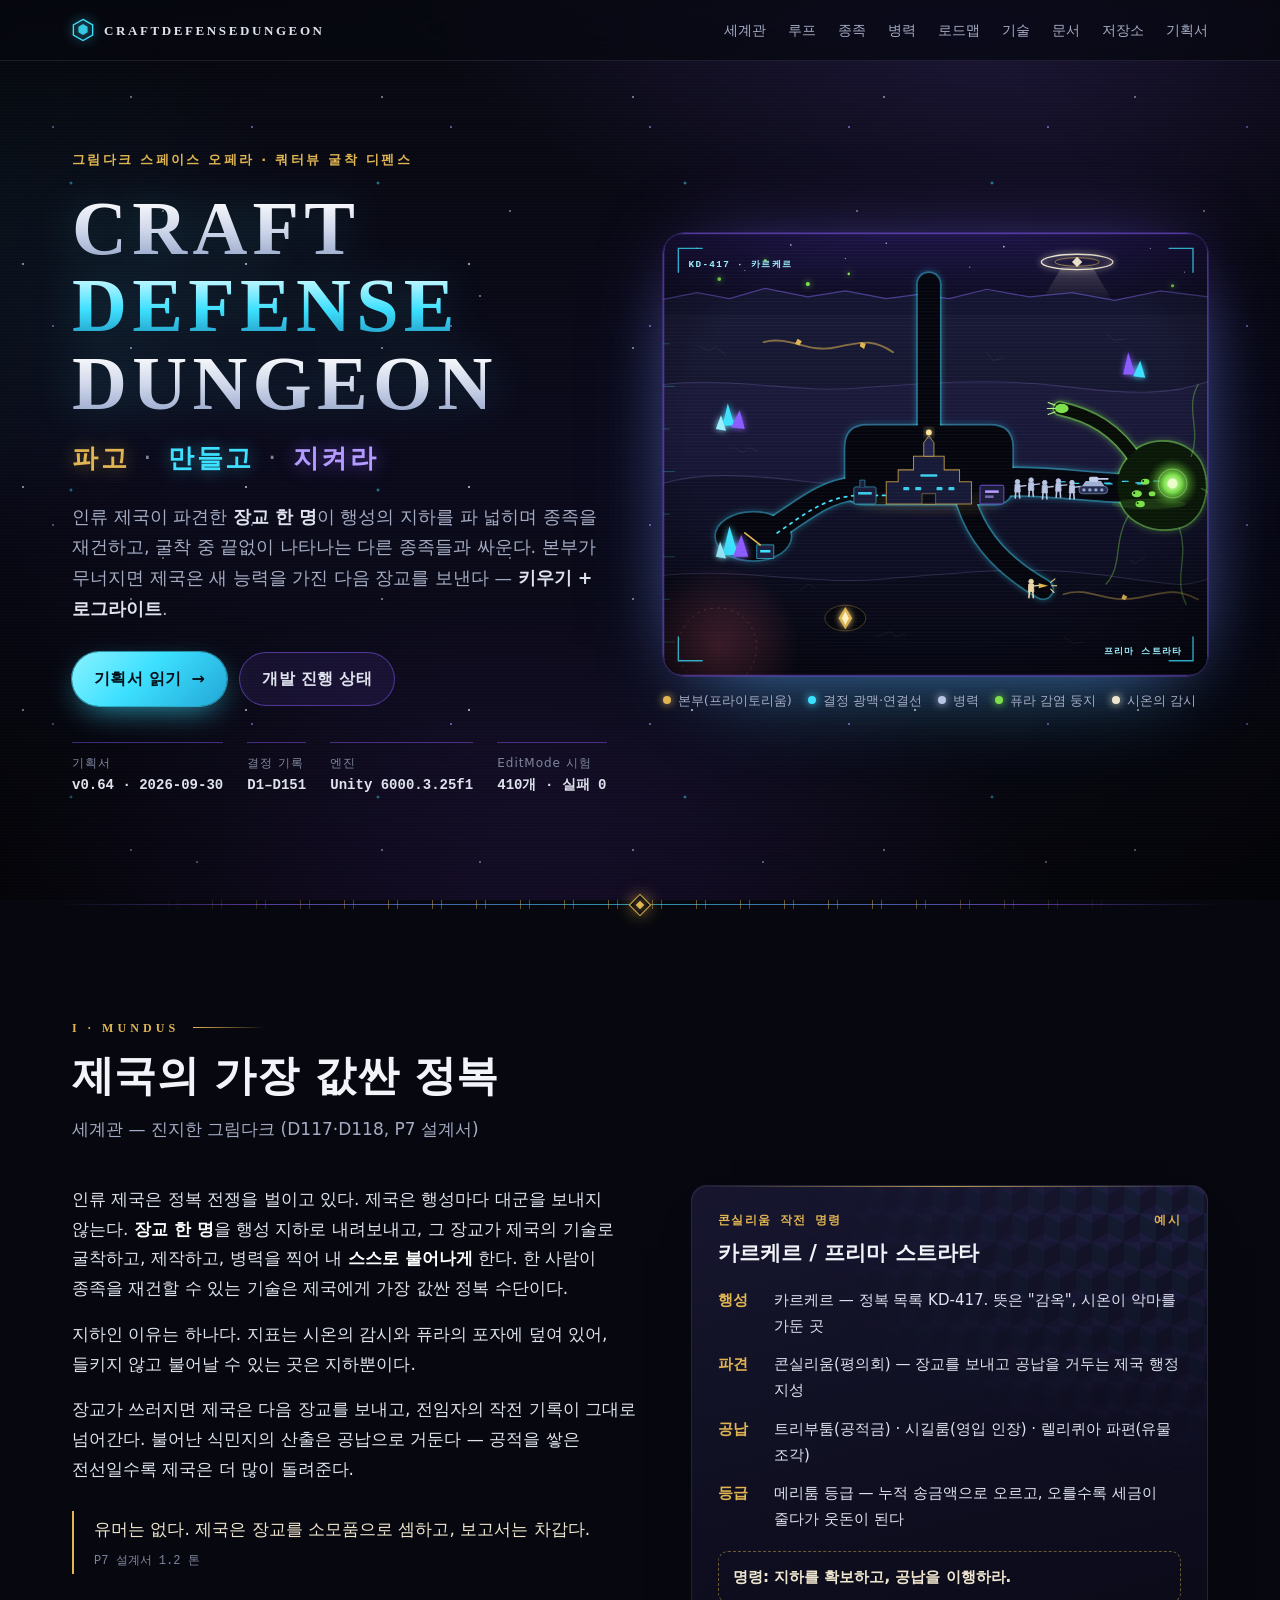
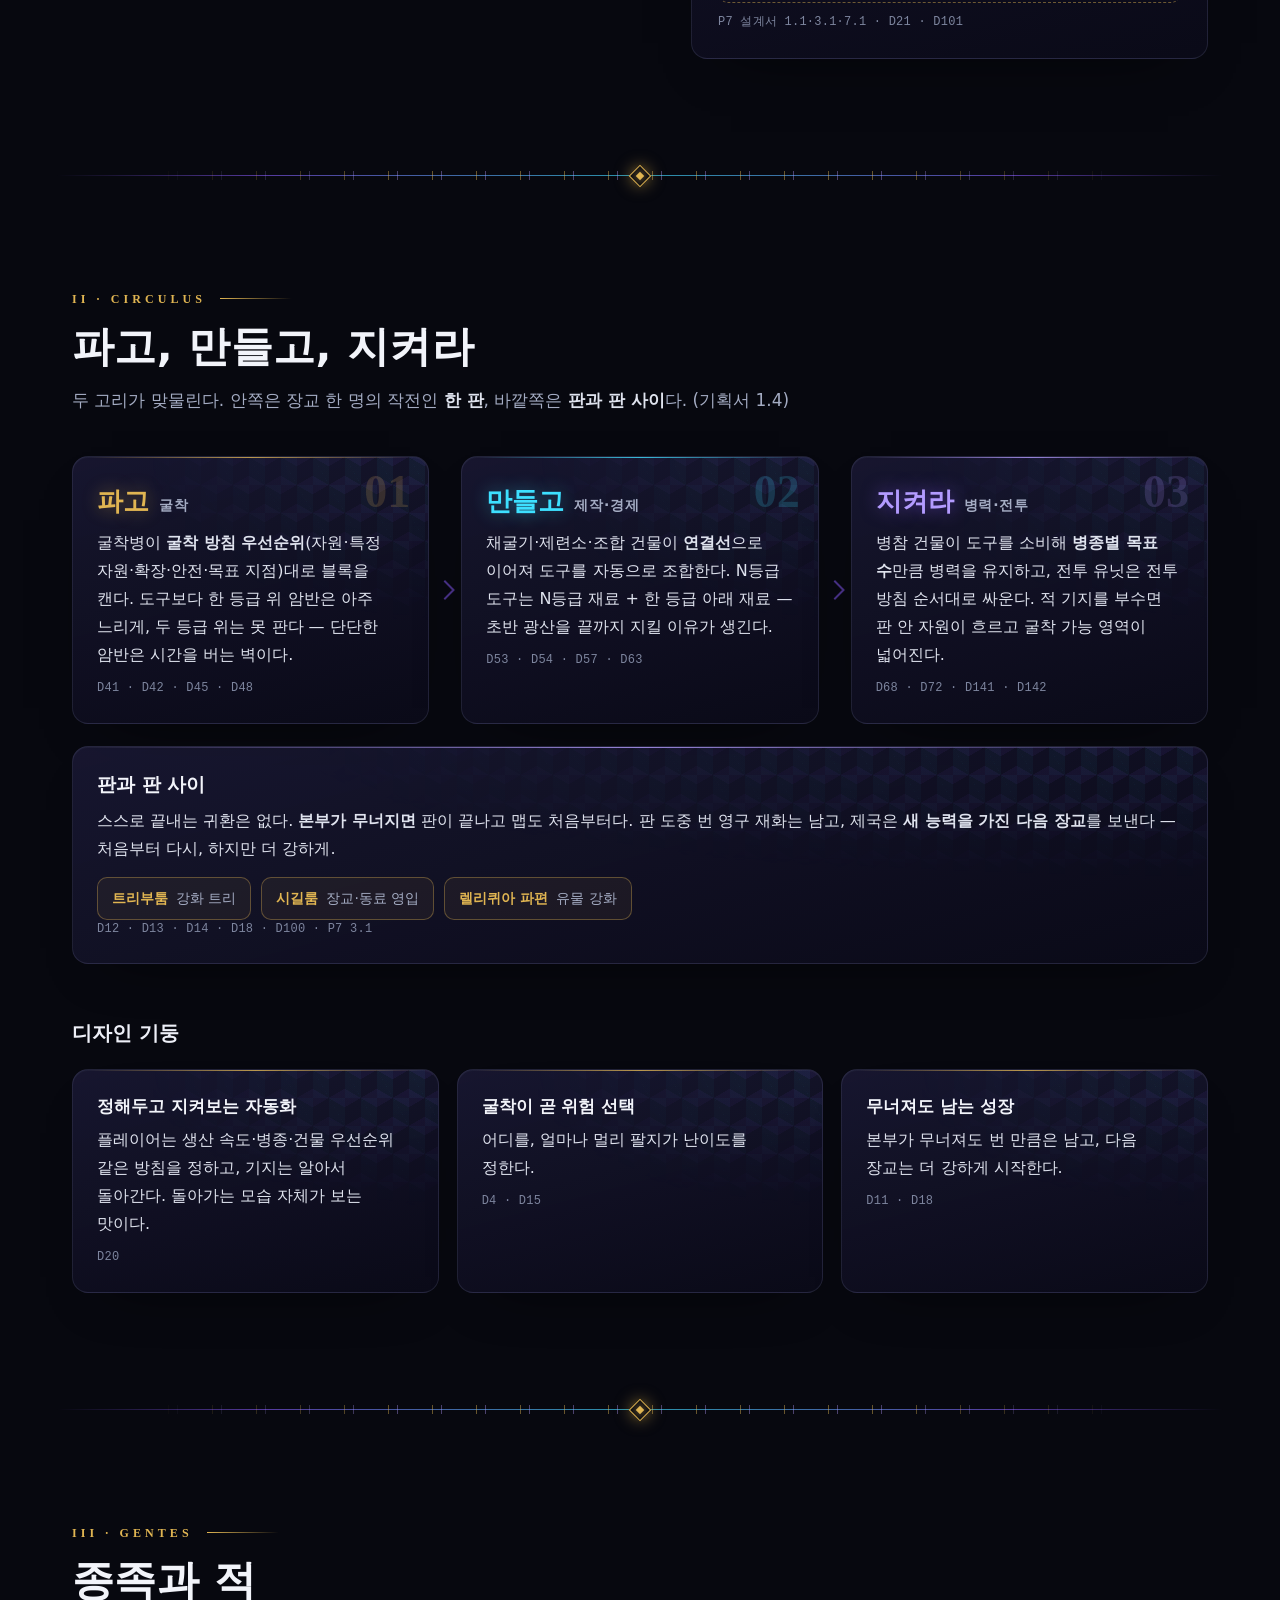
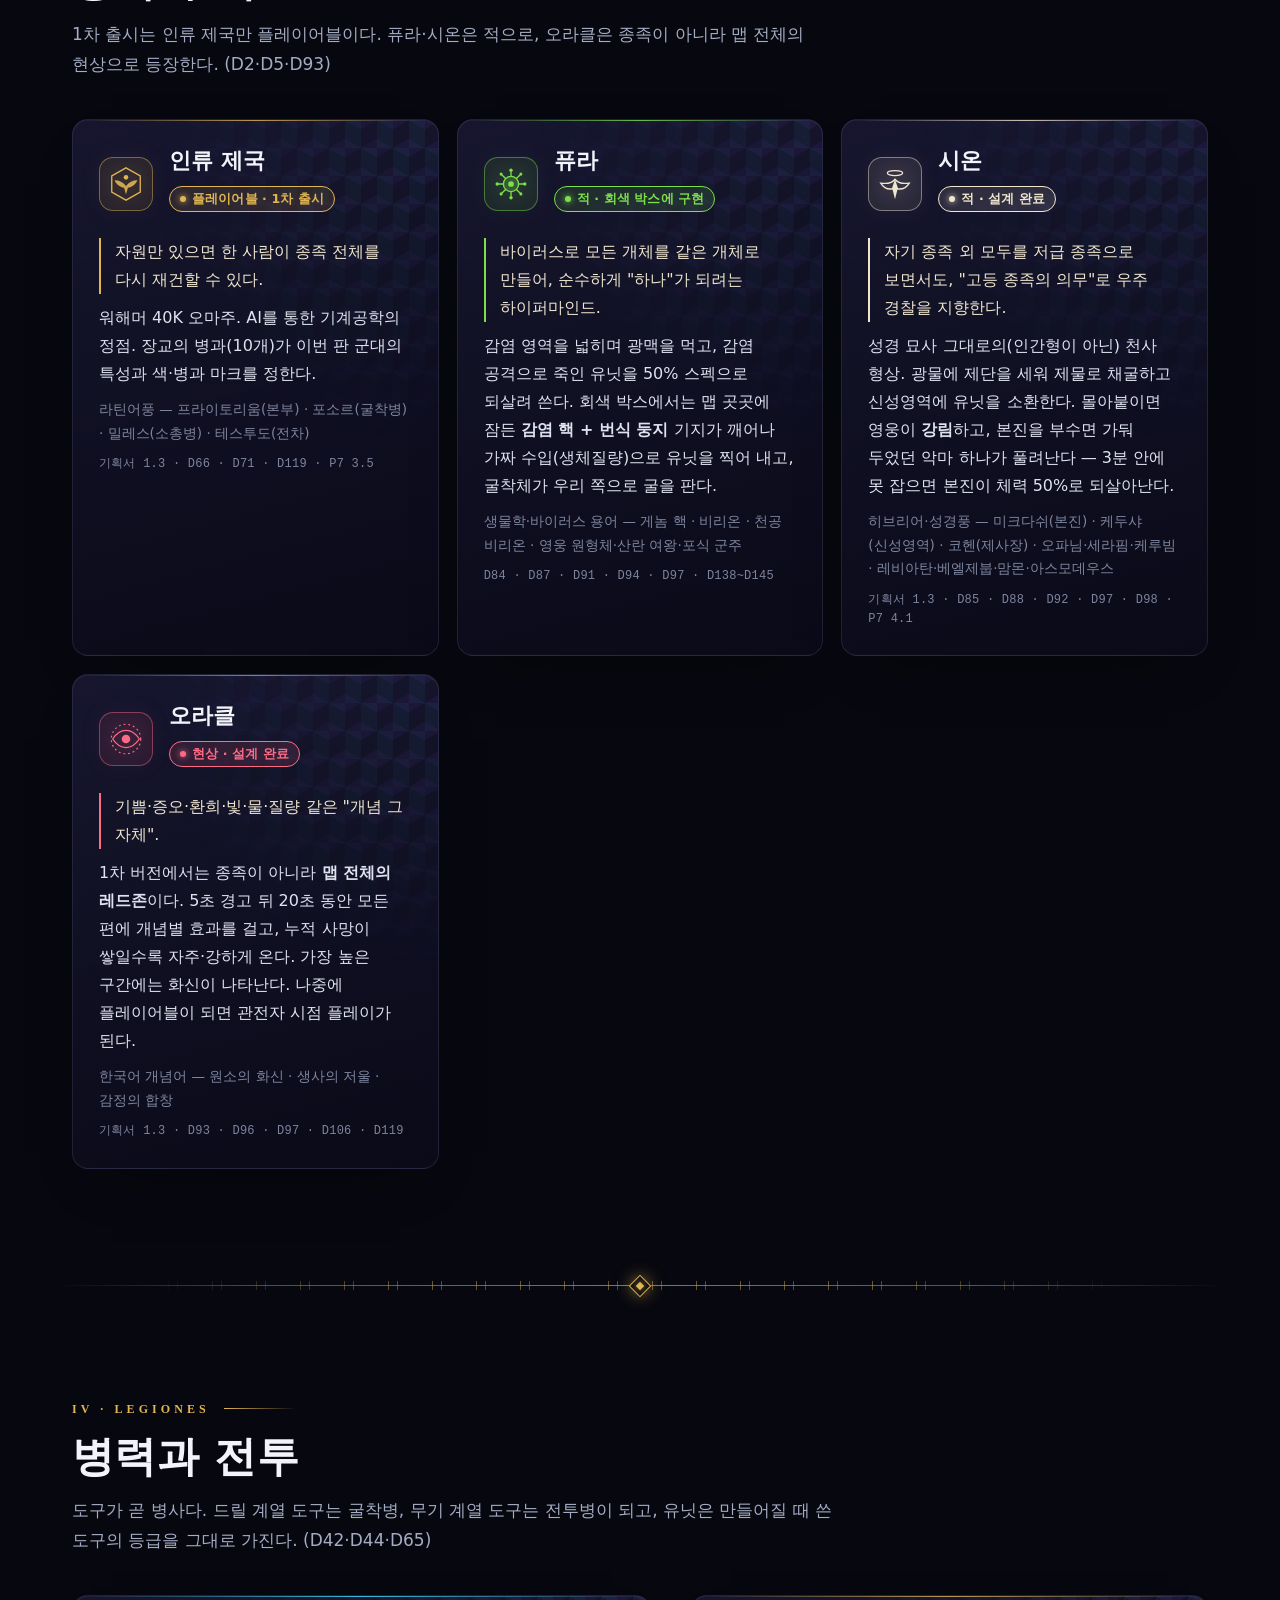
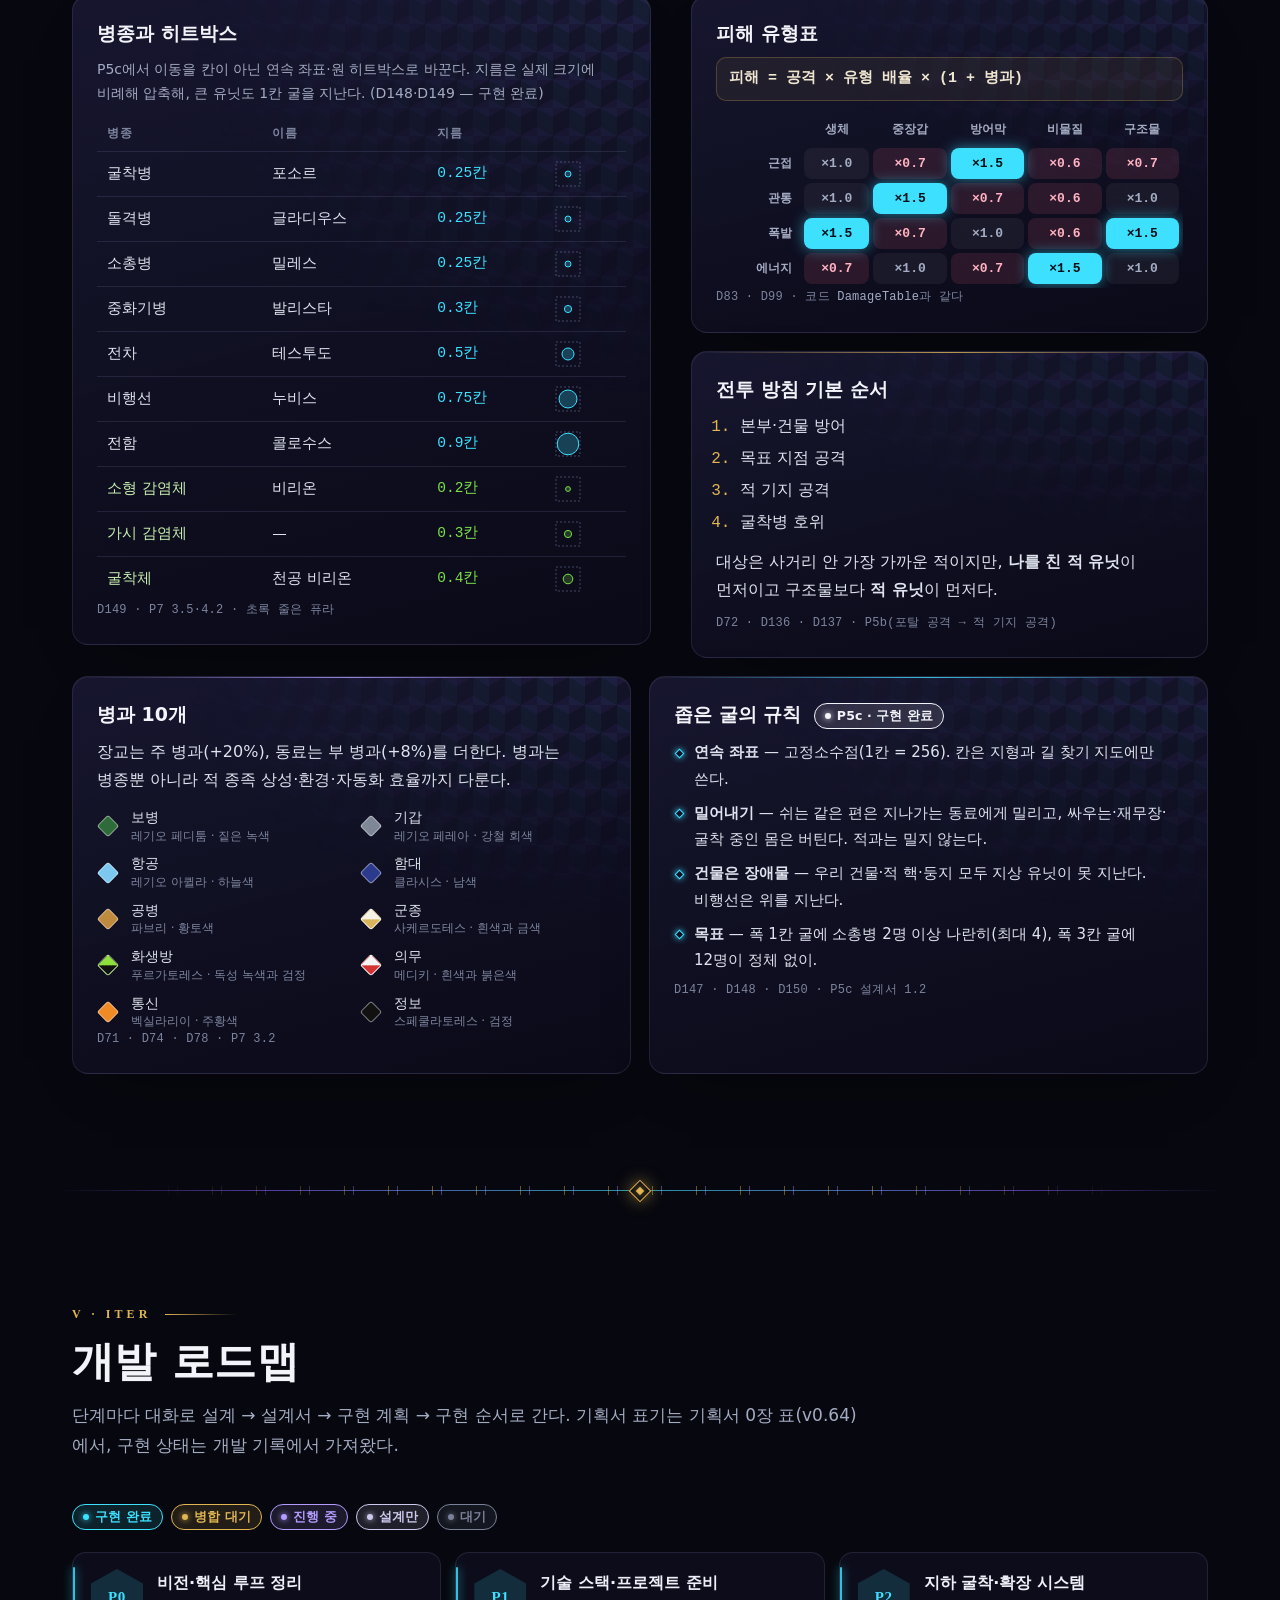
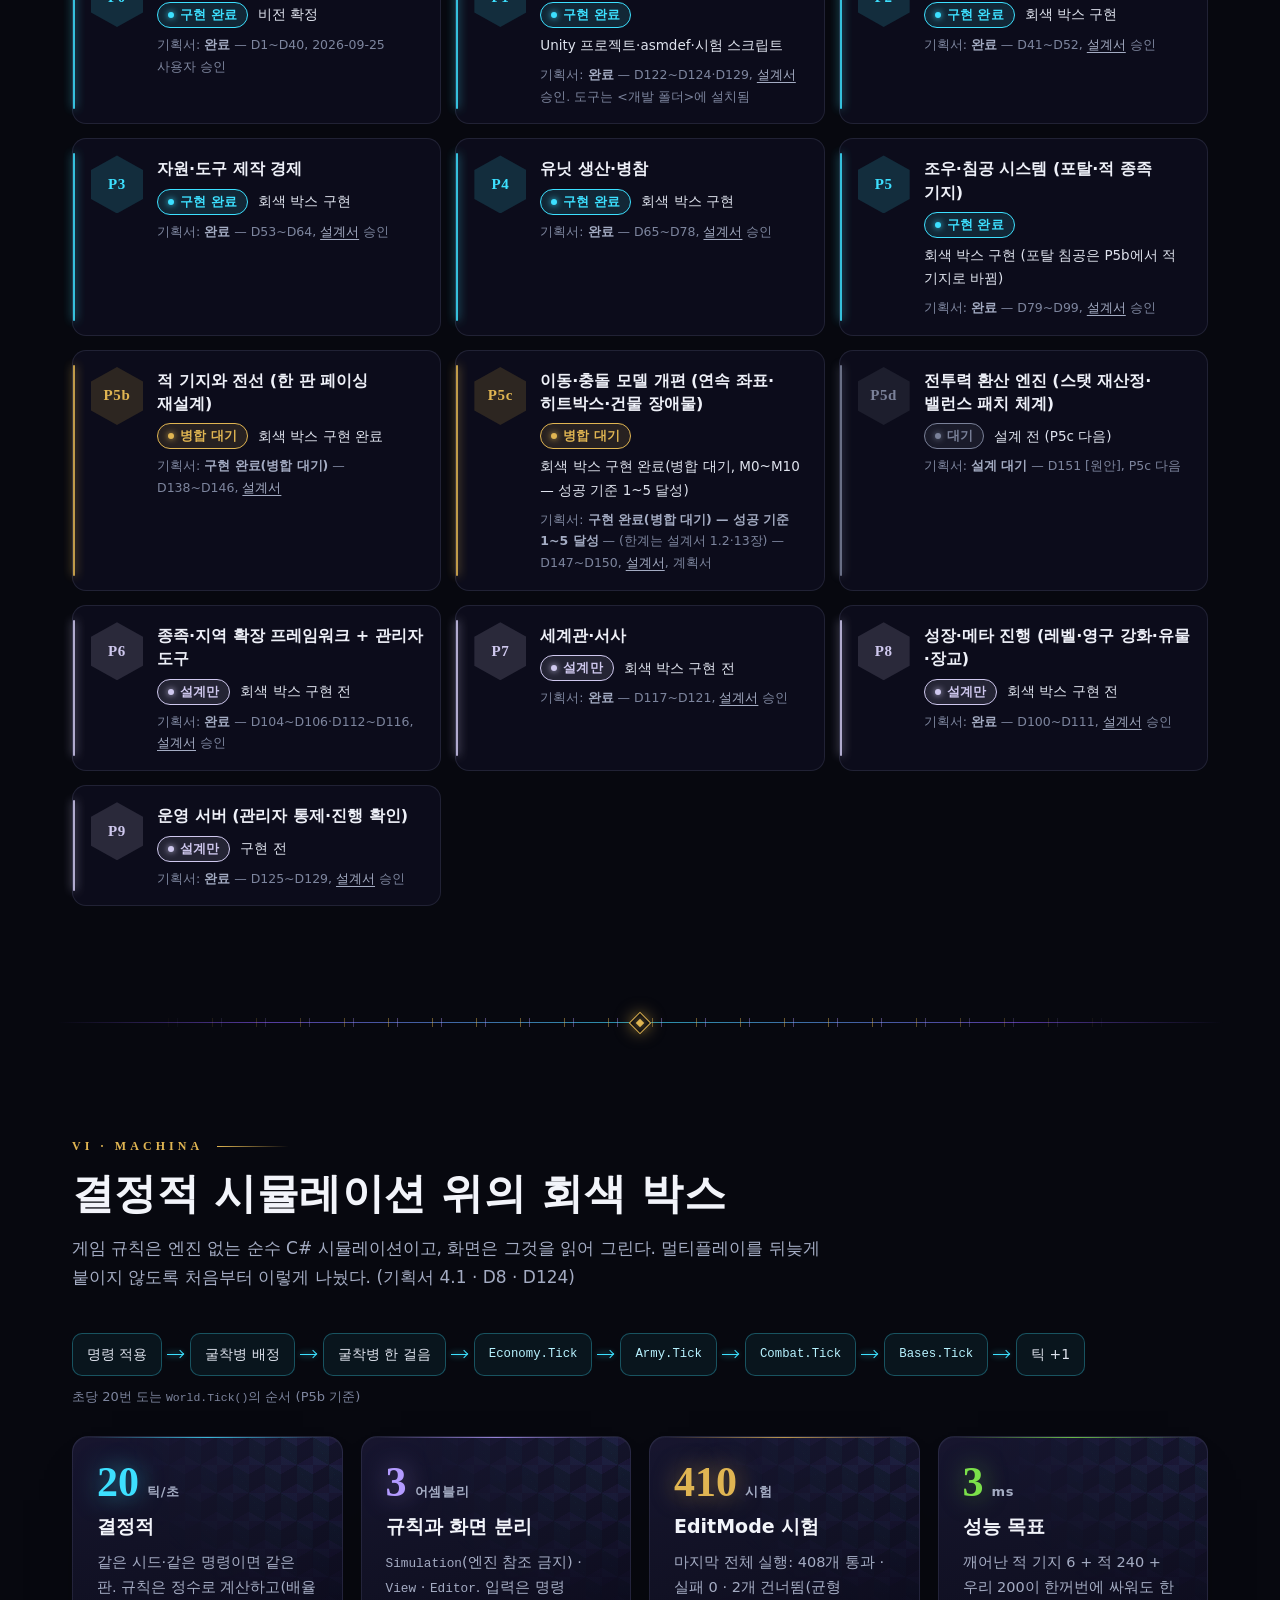
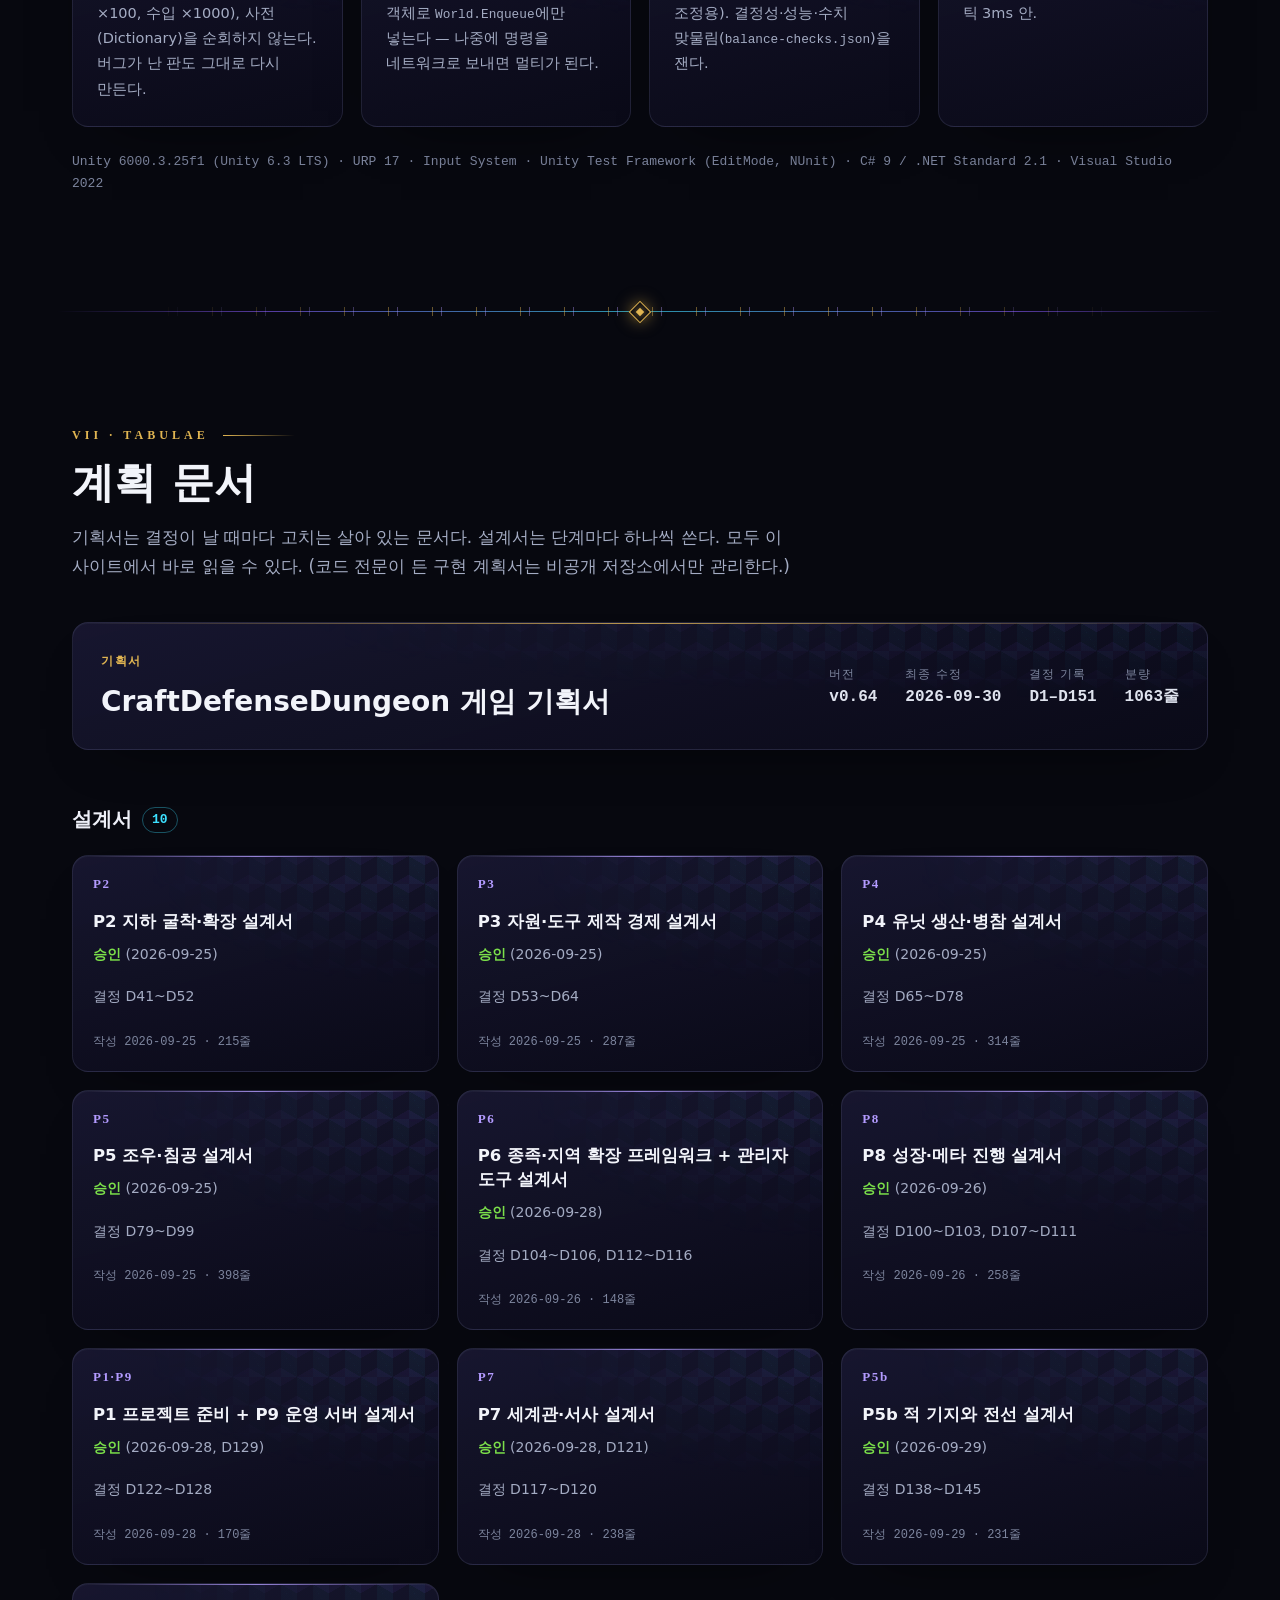
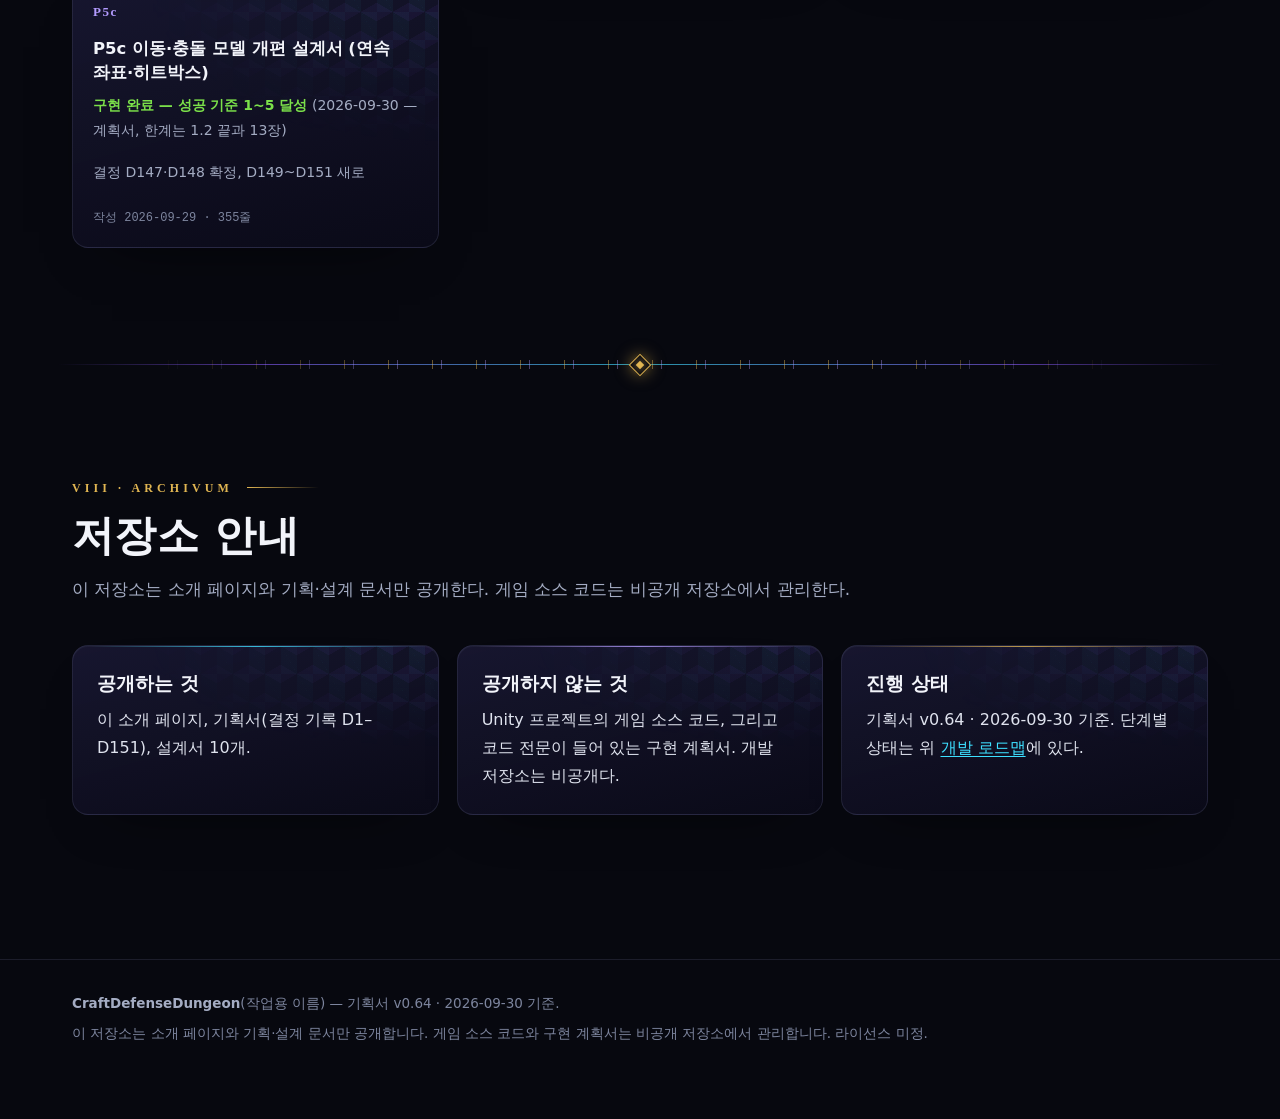
==== commit 15cdb881: "소개 사이트 갱신 — P5c 이동·충돌 모델 개편 구현 완료(성공 기준 1~5 달성·한계 서술), 기획서 v0.64, 시험 410개 Co-Authored-By: Claude Son" ====
--- a/docs/index.html
+++ b/docs/index.html
@@ -27,10 +27,10 @@
 <p class="lede">인류 제국이 파견한 <strong>장교 한 명</strong>이 행성의 지하를 파 넓히며 종족을 재건하고, 굴착 중 끝없이 나타나는 다른 종족들과 싸운다. 본부가 무너지면 제국은 새 능력을 가진 다음 장교를 보낸다 — <strong>키우기 + 로그라이트</strong>.</p>
 <div class="cta"><a class="btn btn-primary" href="game-plan.html">기획서 읽기 <span aria-hidden="true">→</span></a><a class="btn btn-ghost" href="#roadmap">개발 진행 상태</a></div>
 <dl class="hero-facts">
-<div><dt>기획서</dt><dd>v0.63 · 2026-09-29</dd></div>
+<div><dt>기획서</dt><dd>v0.64 · 2026-09-30</dd></div>
 <div><dt>결정 기록</dt><dd>D1–D151</dd></div>
 <div><dt>엔진</dt><dd>Unity 6000.3.25f1</dd></div>
-<div><dt>EditMode 시험</dt><dd>308개 · 실패 0</dd></div>
+<div><dt>EditMode 시험</dt><dd>410개 · 실패 0</dd></div>
 </dl>
 </div>
 <figure class="hero-art">
@@ -183,7 +183,7 @@
 <div class="split">
 <div class="card roster">
 <h3>병종과 히트박스</h3>
-<p class="note">P5c에서 이동을 칸이 아닌 연속 좌표·원 히트박스로 바꾼다. 지름은 실제 크기에 비례해 압축해, 큰 유닛도 1칸 굴을 지난다. (D148·D149 — 설계 승인)</p>
+<p class="note">P5c에서 이동을 칸이 아닌 연속 좌표·원 히트박스로 바꾼다. 지름은 실제 크기에 비례해 압축해, 큰 유닛도 1칸 굴을 지난다. (D148·D149 — 구현 완료)</p>
 <div class="table-wrap plain" tabindex="0" role="region" aria-label="병종과 히트박스 표"><table class="roster-table">
 <thead><tr><th scope="col">병종</th><th scope="col">이름</th><th scope="col">지름</th><th scope="col"><span class="sr-only">1칸과 비교한 크기</span></th></tr></thead>
 <tbody>
@@ -241,7 +241,7 @@
 <p class="refs">D71 · D74 · D78 · P7 3.2</p>
 </div>
 <div class="card" style="--accent: var(--cyan)">
-<h3>좁은 굴의 규칙 <small class="chip tone-active">P5c · 설계 승인</small></h3>
+<h3>좁은 굴의 규칙 <small class="chip tone-wait">P5c · 구현 완료</small></h3>
 <ul class="ticks">
 <li><strong>연속 좌표</strong> — 고정소수점(1칸 = 256). 칸은 지형과 길 찾기 지도에만 쓴다.</li>
 <li><strong>밀어내기</strong> — 쉬는 같은 편은 지나가는 동료에게 밀리고, 싸우는·재무장·굴착 중인 몸은 버틴다. 적과는 밀지 않는다.</li>
@@ -256,7 +256,7 @@
 <div class="rune" aria-hidden="true"><span></span></div>
 <section class="section" id="roadmap" aria-labelledby="roadmap-title">
 <div class="wrap">
-<header class="section-head"><p class="kicker" aria-hidden="true">V · Iter</p><h2 id="roadmap-title">개발 로드맵</h2><p class="section-lede">단계마다 대화로 설계 → 설계서 → 구현 계획 → 구현 순서로 간다. 기획서 표기는 기획서 0장 표(v0.63)에서, 구현 상태는 개발 기록에서 가져왔다.</p></header>
+<header class="section-head"><p class="kicker" aria-hidden="true">V · Iter</p><h2 id="roadmap-title">개발 로드맵</h2><p class="section-lede">단계마다 대화로 설계 → 설계서 → 구현 계획 → 구현 순서로 간다. 기획서 표기는 기획서 0장 표(v0.64)에서, 구현 상태는 개발 기록에서 가져왔다.</p></header>
 <ul class="legend" aria-label="범례"><li class="tone-done"><span class="chip">구현 완료</span></li><li class="tone-wait"><span class="chip">병합 대기</span></li><li class="tone-active"><span class="chip">진행 중</span></li><li class="tone-design"><span class="chip">설계만</span></li><li class="tone-todo"><span class="chip">대기</span></li></ul>
 <ol class="roadmap">
 <li class="stage tone-done"><span class="stage-code">P0</span><div class="stage-body"><h3>비전·핵심 루프 정리</h3><p class="stage-line"><span class="chip">구현 완료</span>비전 확정</p><p class="stage-doc">기획서: <strong>완료</strong> — D1~D40, 2026-09-25 사용자 승인</p></div></li>
@@ -266,7 +266,7 @@
 <li class="stage tone-done"><span class="stage-code">P4</span><div class="stage-body"><h3>유닛 생산·병참</h3><p class="stage-line"><span class="chip">구현 완료</span>회색 박스 구현</p><p class="stage-doc">기획서: <strong>완료</strong> — D65~D78, <a href="specs/2026-09-25-p4-units-design.html">설계서</a> 승인</p></div></li>
 <li class="stage tone-done"><span class="stage-code">P5</span><div class="stage-body"><h3>조우·침공 시스템 (포탈·적 종족 기지)</h3><p class="stage-line"><span class="chip">구현 완료</span>회색 박스 구현 (포탈 침공은 P5b에서 적 기지로 바뀜)</p><p class="stage-doc">기획서: <strong>완료</strong> — D79~D99, <a href="specs/2026-09-25-p5-encounters-design.html">설계서</a> 승인</p></div></li>
 <li class="stage tone-wait"><span class="stage-code">P5b</span><div class="stage-body"><h3>적 기지와 전선 (한 판 페이싱 재설계)</h3><p class="stage-line"><span class="chip">병합 대기</span>회색 박스 구현 완료</p><p class="stage-doc">기획서: <strong>구현 완료(병합 대기)</strong> — D138~D146, <a href="specs/2026-09-29-p5b-enemy-bases-design.html">설계서</a></p></div></li>
-<li class="stage tone-active"><span class="stage-code">P5c</span><div class="stage-body"><h3>이동·충돌 모델 개편 (연속 좌표·히트박스·건물 장애물)</h3><p class="stage-line"><span class="chip">진행 중</span>설계 승인, 구현 계획 완료(M0~M7)·실행 대기</p><p class="stage-doc">기획서: <strong>설계 승인</strong> — D147~D150, <a href="specs/2026-09-29-p5c-movement-collision-design.html">설계서</a></p></div></li>
+<li class="stage tone-wait"><span class="stage-code">P5c</span><div class="stage-body"><h3>이동·충돌 모델 개편 (연속 좌표·히트박스·건물 장애물)</h3><p class="stage-line"><span class="chip">병합 대기</span>회색 박스 구현 완료(병합 대기, M0~M10 — 성공 기준 1~5 달성)</p><p class="stage-doc">기획서: <strong>구현 완료(병합 대기) — 성공 기준 1~5 달성</strong> — (한계는 설계서 1.2·13장) — D147~D150, <a href="specs/2026-09-29-p5c-movement-collision-design.html">설계서</a>, 계획서</p></div></li>
 <li class="stage tone-todo"><span class="stage-code">P5d</span><div class="stage-body"><h3>전투력 환산 엔진 (스탯 재산정·밸런스 패치 체계)</h3><p class="stage-line"><span class="chip">대기</span>설계 전 (P5c 다음)</p><p class="stage-doc">기획서: <strong>설계 대기</strong> — D151 [원안], P5c 다음</p></div></li>
 <li class="stage tone-design"><span class="stage-code">P6</span><div class="stage-body"><h3>종족·지역 확장 프레임워크 + 관리자 도구</h3><p class="stage-line"><span class="chip">설계만</span>회색 박스 구현 전</p><p class="stage-doc">기획서: <strong>완료</strong> — D104~D106·D112~D116, <a href="specs/2026-09-26-p6-extension-design.html">설계서</a> 승인</p></div></li>
 <li class="stage tone-design"><span class="stage-code">P7</span><div class="stage-body"><h3>세계관·서사</h3><p class="stage-line"><span class="chip">설계만</span>회색 박스 구현 전</p><p class="stage-doc">기획서: <strong>완료</strong> — D117~D121, <a href="specs/2026-09-28-p7-lore-design.html">설계서</a> 승인</p></div></li>
@@ -284,7 +284,7 @@
 <div class="grid grid-4">
 <div class="card stat" style="--accent: var(--cyan)"><p class="stat-num">20<small>틱/초</small></p><h3>결정적</h3><p>같은 시드·같은 명령이면 같은 판. 규칙은 정수로 계산하고(배율 ×100, 수입 ×1000), 사전(Dictionary)을 순회하지 않는다. 버그가 난 판도 그대로 다시 만든다.</p></div>
 <div class="card stat" style="--accent: var(--violet-2)"><p class="stat-num">3<small>어셈블리</small></p><h3>규칙과 화면 분리</h3><p><code>Simulation</code>(엔진 참조 금지) · <code>View</code> · <code>Editor</code>. 입력은 명령 객체로 <code>World.Enqueue</code>에만 넣는다 — 나중에 명령을 네트워크로 보내면 멀티가 된다.</p></div>
-<div class="card stat" style="--accent: var(--gold)"><p class="stat-num">308<small>시험</small></p><h3>EditMode 시험</h3><p>마지막 전체 실행: 307개 통과 · 실패 0 · 1개 건너뜀(균형 조정용). 결정성·성능·수치 맞물림(<code>balance-checks.json</code>)을 잰다.</p></div>
+<div class="card stat" style="--accent: var(--gold)"><p class="stat-num">410<small>시험</small></p><h3>EditMode 시험</h3><p>마지막 전체 실행: 408개 통과 · 실패 0 · 2개 건너뜀(균형 조정용). 결정성·성능·수치 맞물림(<code>balance-checks.json</code>)을 잰다.</p></div>
 <div class="card stat" style="--accent: var(--toxic)"><p class="stat-num">3<small>ms</small></p><h3>성능 목표</h3><p>깨어난 적 기지 6 + 적 240 + 우리 200이 한꺼번에 싸워도 한 틱 3ms 안.</p></div>
 </div>
 <p class="stack-line">Unity 6000.3.25f1 (Unity 6.3 LTS) · URP 17 · Input System · Unity Test Framework (EditMode, NUnit) · C# 9 / .NET Standard 2.1 · Visual Studio 2022</p>
@@ -296,7 +296,7 @@
 <header class="section-head"><p class="kicker" aria-hidden="true">VII · Tabulae</p><h2 id="docs-title">계획 문서</h2><p class="section-lede">기획서는 결정이 날 때마다 고치는 살아 있는 문서다. 설계서는 단계마다 하나씩 쓴다. 모두 이 사이트에서 바로 읽을 수 있다. (코드 전문이 든 구현 계획서는 비공개 저장소에서만 관리한다.)</p></header>
 <article class="card doc-feature">
 <div><p class="tag">기획서</p><h3><a class="stretch" href="game-plan.html">CraftDefenseDungeon 게임 기획서</a></h3></div>
-<dl class="doc-meta"><div><dt>버전</dt><dd>v0.63</dd></div><div><dt>최종 수정</dt><dd>2026-09-29</dd></div><div><dt>결정 기록</dt><dd>D1–D151</dd></div><div><dt>분량</dt><dd>1062줄</dd></div></dl>
+<dl class="doc-meta"><div><dt>버전</dt><dd>v0.64</dd></div><div><dt>최종 수정</dt><dd>2026-09-30</dd></div><div><dt>결정 기록</dt><dd>D1–D151</dd></div><div><dt>분량</dt><dd>1063줄</dd></div></dl>
 </article>
 <h3 class="sub-title">설계서 <span class="count">10</span></h3>
 <ul class="grid grid-3 doc-cards">
@@ -309,7 +309,7 @@
 <li class="card doc-card is-spec"><p class="doc-stage">P1·P9</p><h4><a class="stretch" href="specs/2026-09-28-p1-p9-setup-liveops-design.html">P1 프로젝트 준비 + P9 운영 서버 설계서</a></h4><p class="doc-status"><strong>승인</strong> (2026-09-28, D129)</p><p class="doc-dec">결정 D122~D128</p><p class="doc-foot">작성 2026-09-28 · 170줄</p></li>
 <li class="card doc-card is-spec"><p class="doc-stage">P7</p><h4><a class="stretch" href="specs/2026-09-28-p7-lore-design.html">P7 세계관·서사 설계서</a></h4><p class="doc-status"><strong>승인</strong> (2026-09-28, D121)</p><p class="doc-dec">결정 D117~D120</p><p class="doc-foot">작성 2026-09-28 · 238줄</p></li>
 <li class="card doc-card is-spec"><p class="doc-stage">P5b</p><h4><a class="stretch" href="specs/2026-09-29-p5b-enemy-bases-design.html">P5b 적 기지와 전선 설계서</a></h4><p class="doc-status"><strong>승인</strong> (2026-09-29)</p><p class="doc-dec">결정 D138~D145</p><p class="doc-foot">작성 2026-09-29 · 231줄</p></li>
-<li class="card doc-card is-spec"><p class="doc-stage">P5c</p><h4><a class="stretch" href="specs/2026-09-29-p5c-movement-collision-design.html">P5c 이동·충돌 모델 개편 설계서 (연속 좌표·히트박스)</a></h4><p class="doc-status"><strong>승인</strong> (2026-09-29)</p><p class="doc-dec">결정 D147·D148 확정, D149~D151 새로</p><p class="doc-foot">작성 2026-09-29 · 334줄</p></li>
+<li class="card doc-card is-spec"><p class="doc-stage">P5c</p><h4><a class="stretch" href="specs/2026-09-29-p5c-movement-collision-design.html">P5c 이동·충돌 모델 개편 설계서 (연속 좌표·히트박스)</a></h4><p class="doc-status"><strong>구현 완료 — 성공 기준 1~5 달성</strong> (2026-09-30 — 계획서, 한계는 1.2 끝과 13장)</p><p class="doc-dec">결정 D147·D148 확정, D149~D151 새로</p><p class="doc-foot">작성 2026-09-29 · 355줄</p></li>
 </ul>
 
 </div>
@@ -321,14 +321,14 @@
 <div class="grid grid-3">
 <div class="card" style="--accent: var(--cyan)"><h3>공개하는 것</h3><p>이 소개 페이지, 기획서(결정 기록 D1–D151), 설계서 10개.</p></div>
 <div class="card" style="--accent: var(--violet-2)"><h3>공개하지 않는 것</h3><p>Unity 프로젝트의 게임 소스 코드, 그리고 코드 전문이 들어 있는 구현 계획서. 개발 저장소는 비공개다.</p></div>
-<div class="card" style="--accent: var(--gold)"><h3>진행 상태</h3><p>기획서 v0.63 · 2026-09-29 기준. 단계별 상태는 위 <a href="#roadmap">개발 로드맵</a>에 있다.</p></div>
+<div class="card" style="--accent: var(--gold)"><h3>진행 상태</h3><p>기획서 v0.64 · 2026-09-30 기준. 단계별 상태는 위 <a href="#roadmap">개발 로드맵</a>에 있다.</p></div>
 </div>
 </div>
 </section>
 </main>
 <footer class="site-footer">
   <div class="wrap">
-    <p><strong>CraftDefenseDungeon</strong>(작업용 이름) — 기획서 v0.63 · 2026-09-29 기준.</p>
+    <p><strong>CraftDefenseDungeon</strong>(작업용 이름) — 기획서 v0.64 · 2026-09-30 기준.</p>
     <p>이 저장소는 소개 페이지와 기획·설계 문서만 공개합니다. 게임 소스 코드와 구현 계획서는 비공개 저장소에서 관리합니다. 라이선스 미정.</p>
   </div>
 </footer>
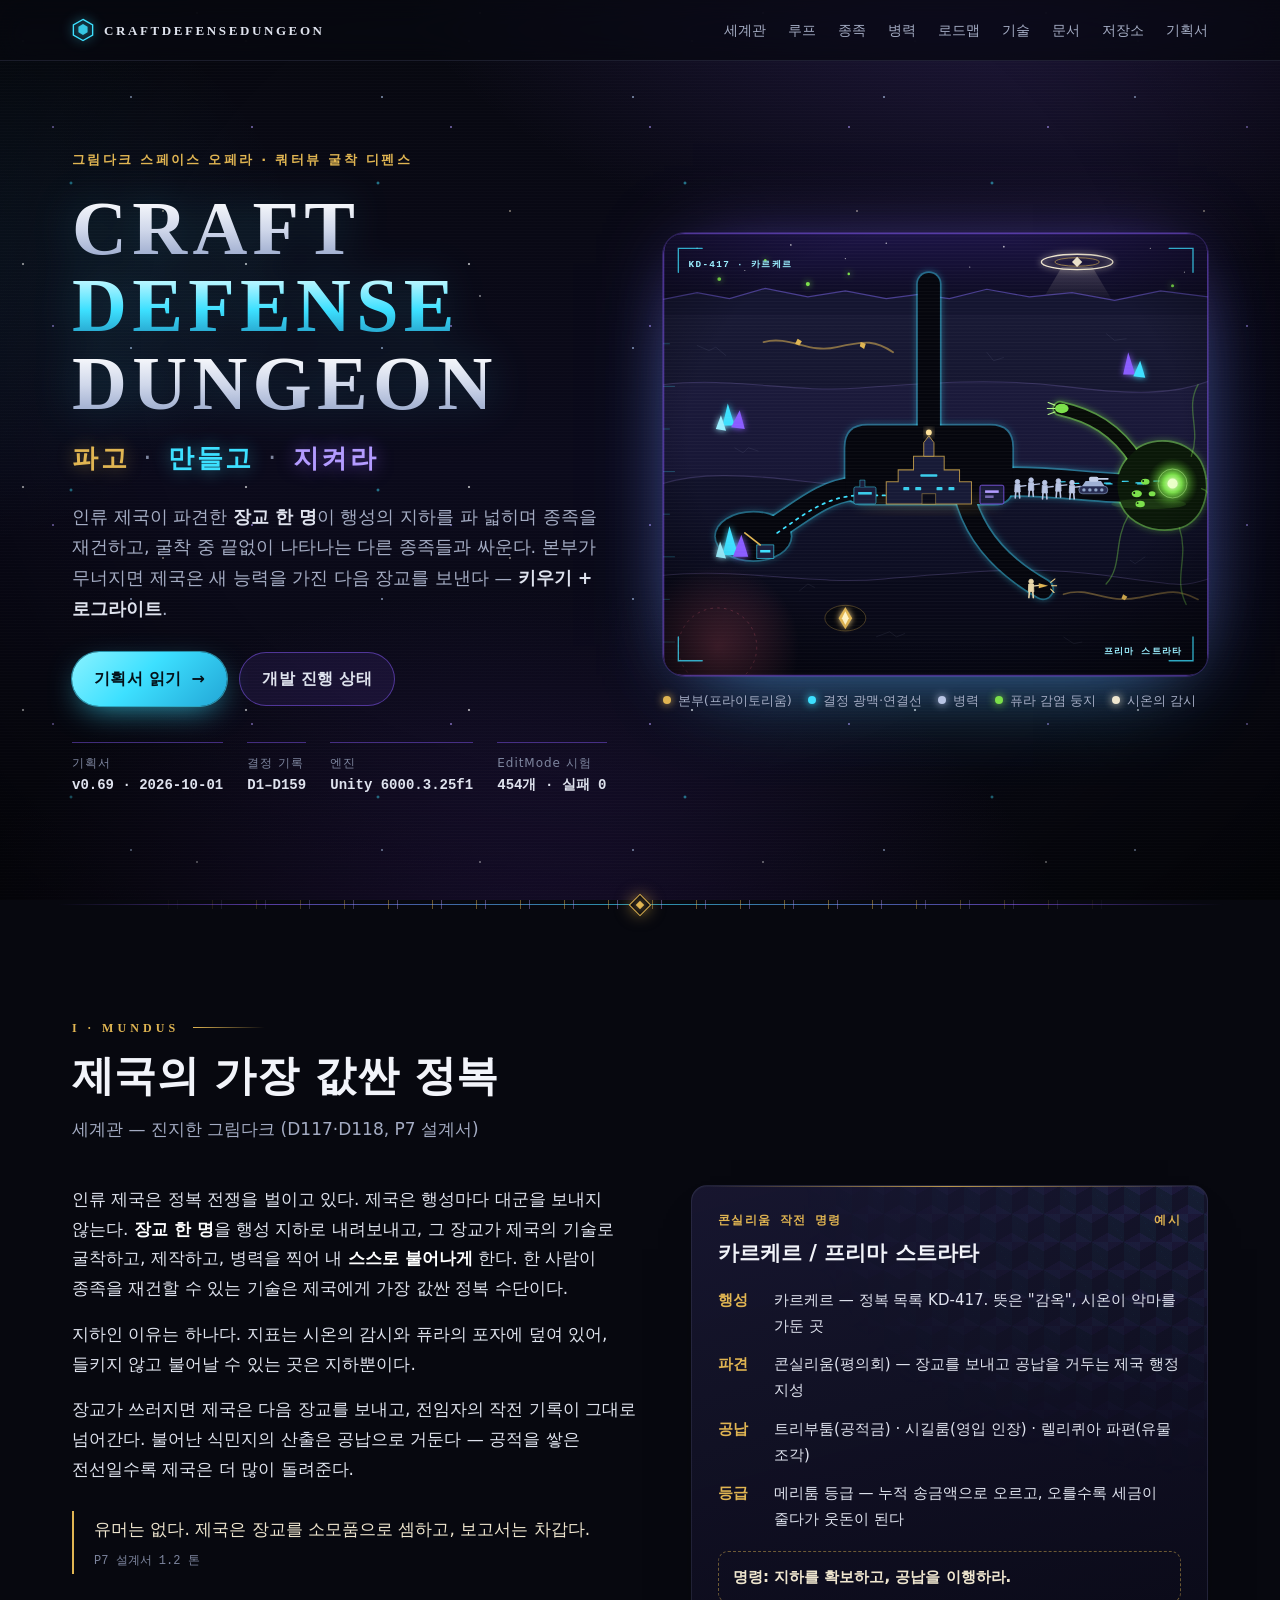
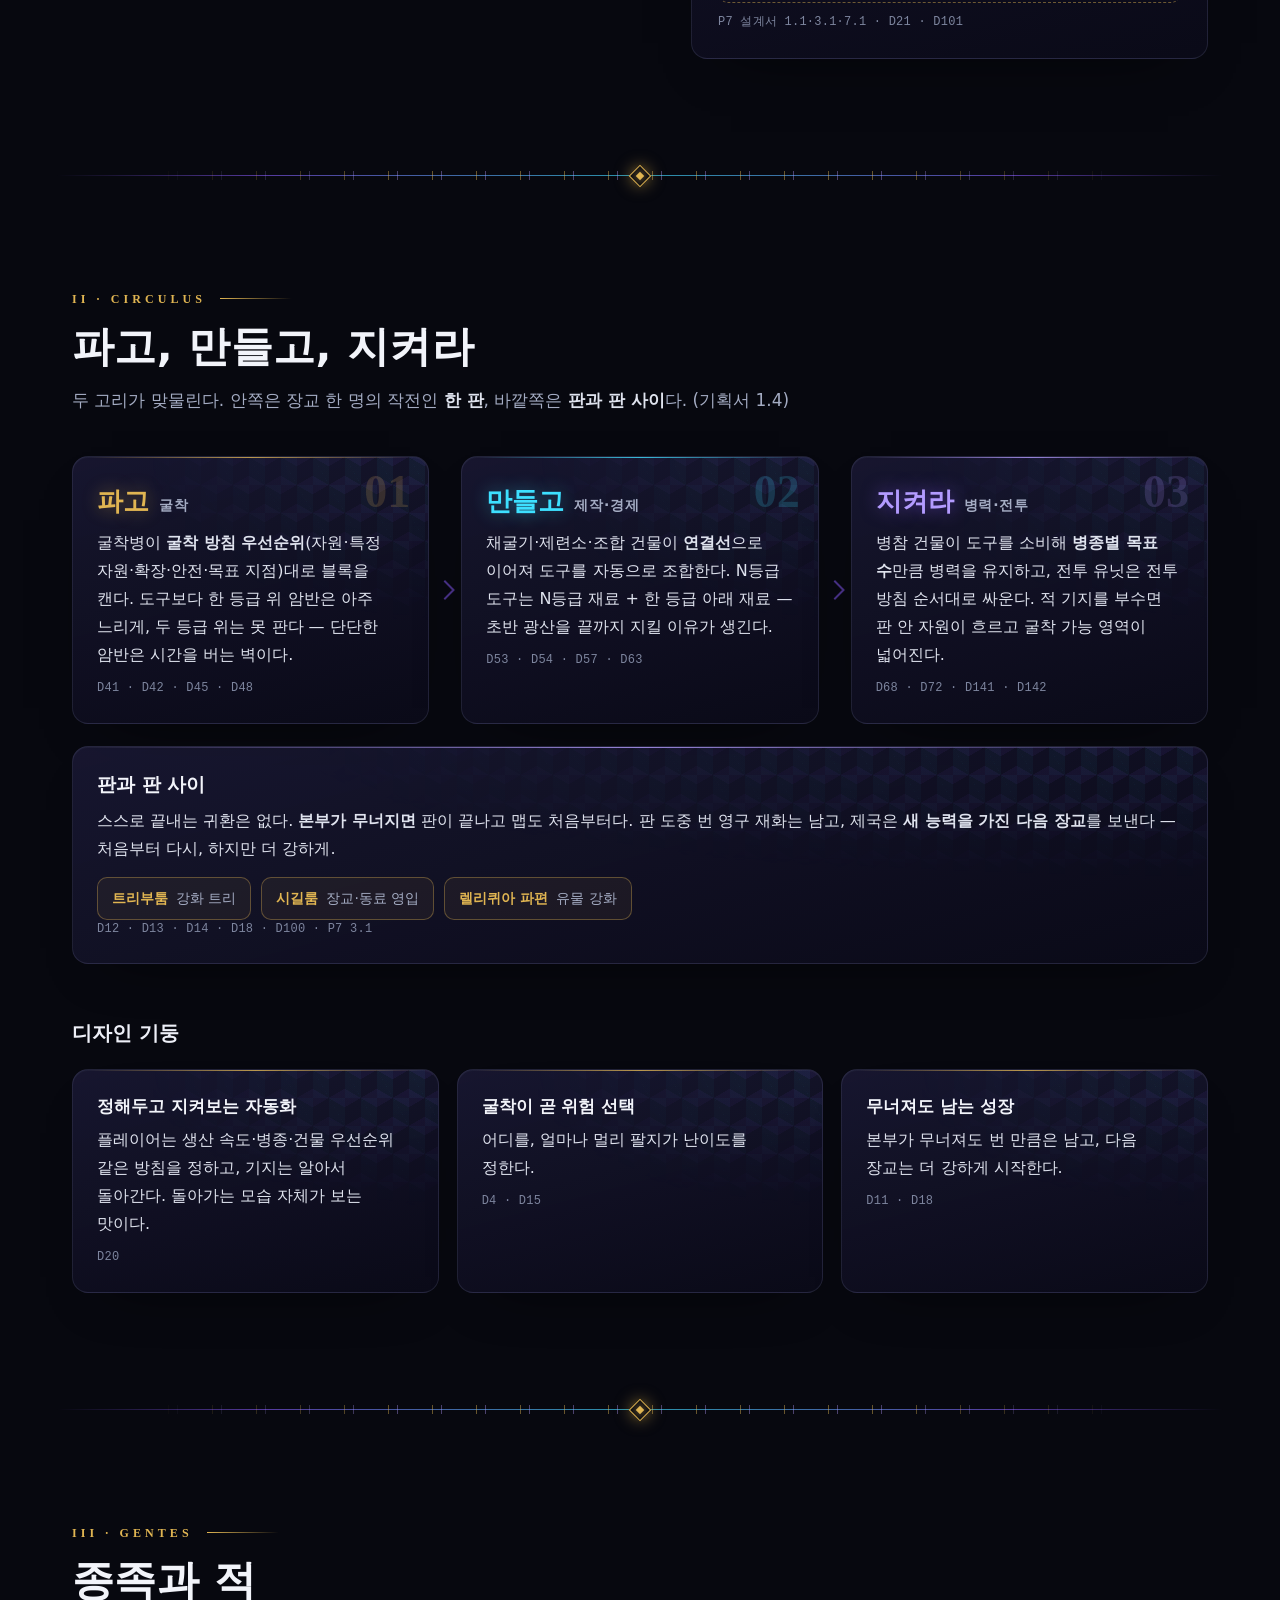
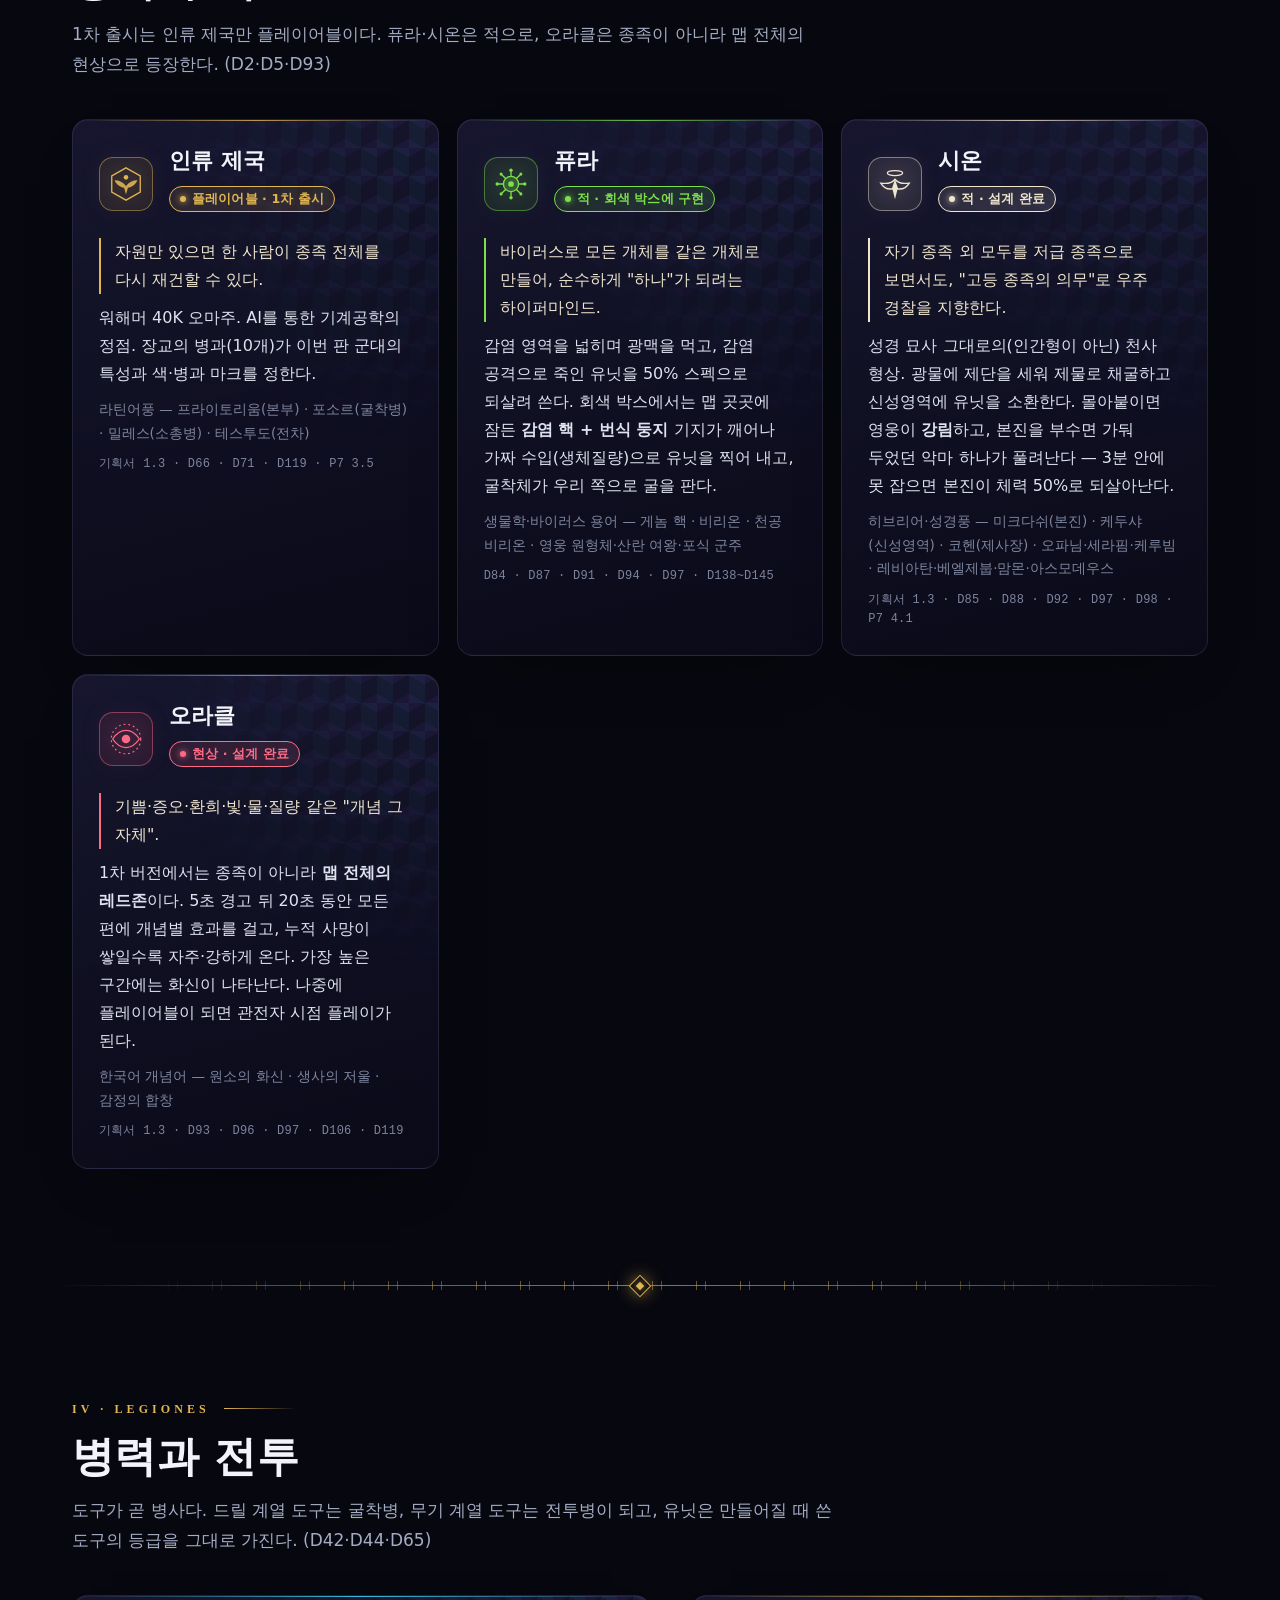
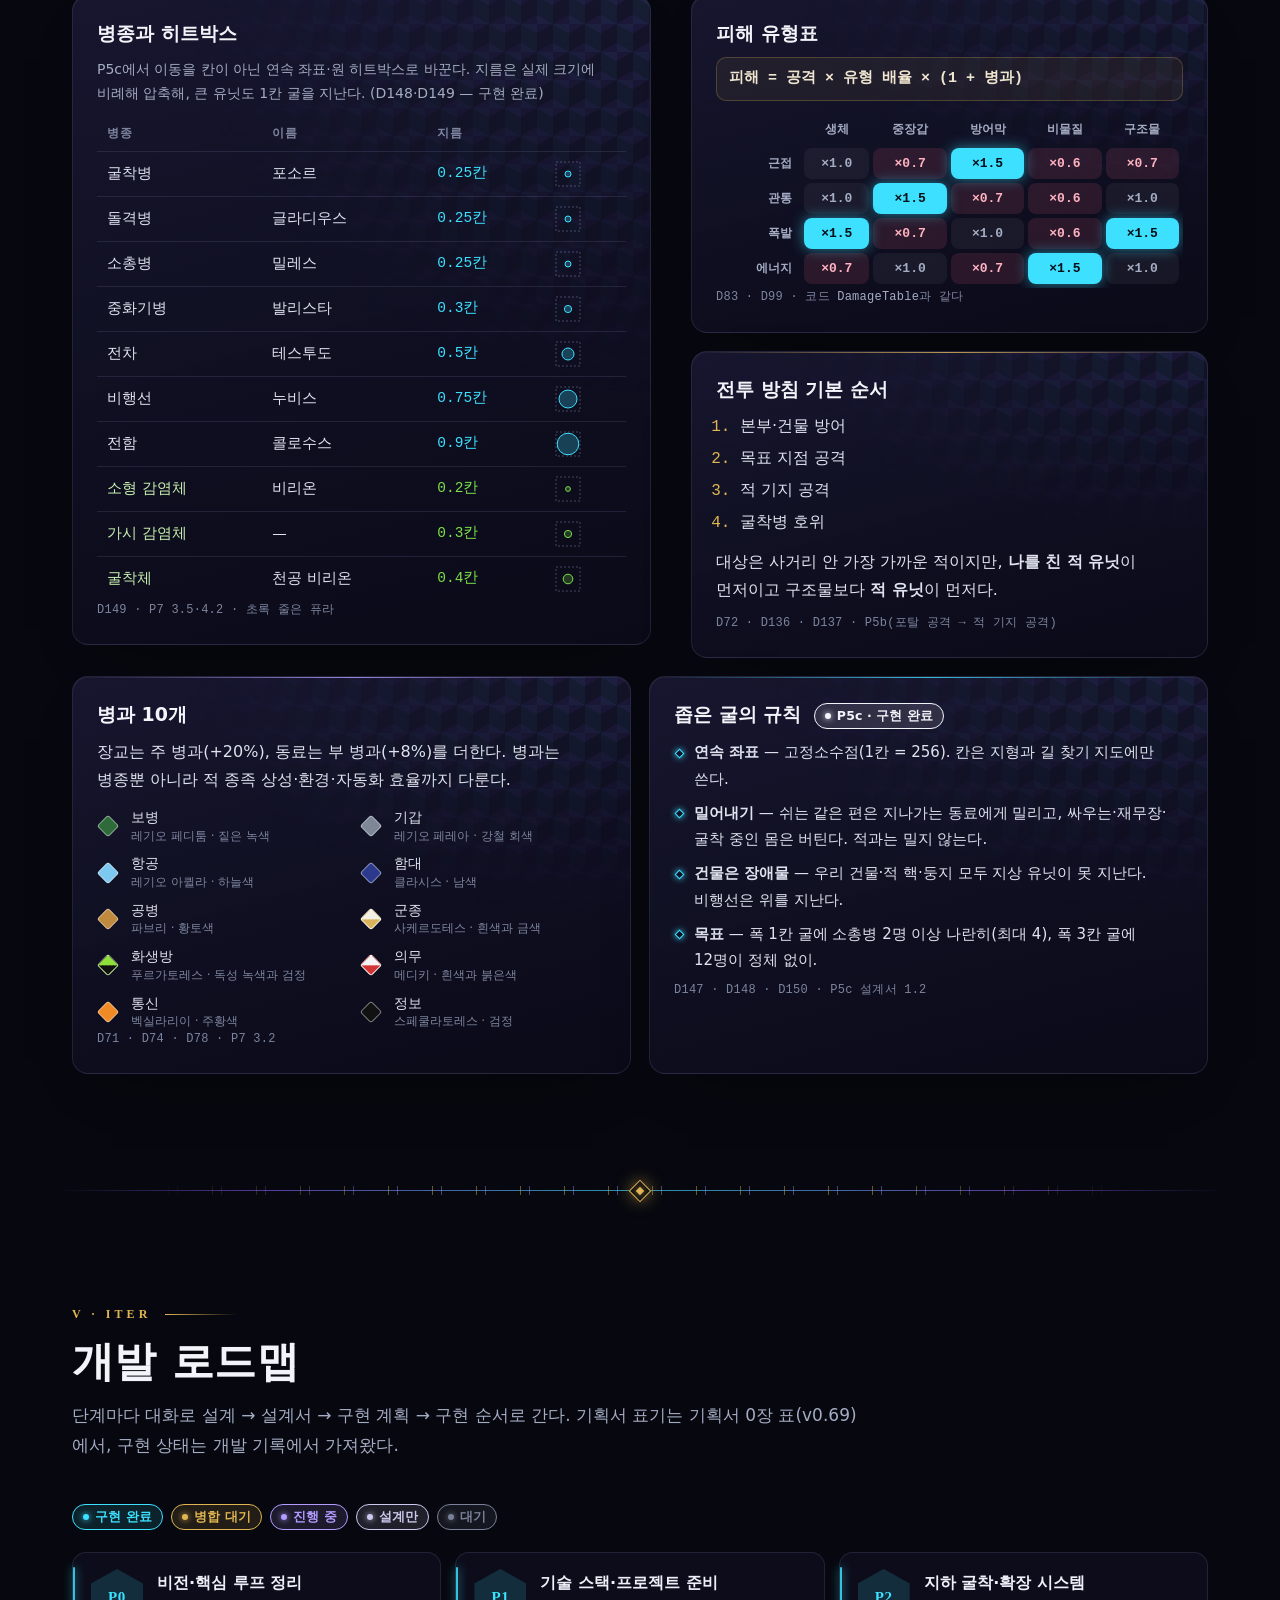
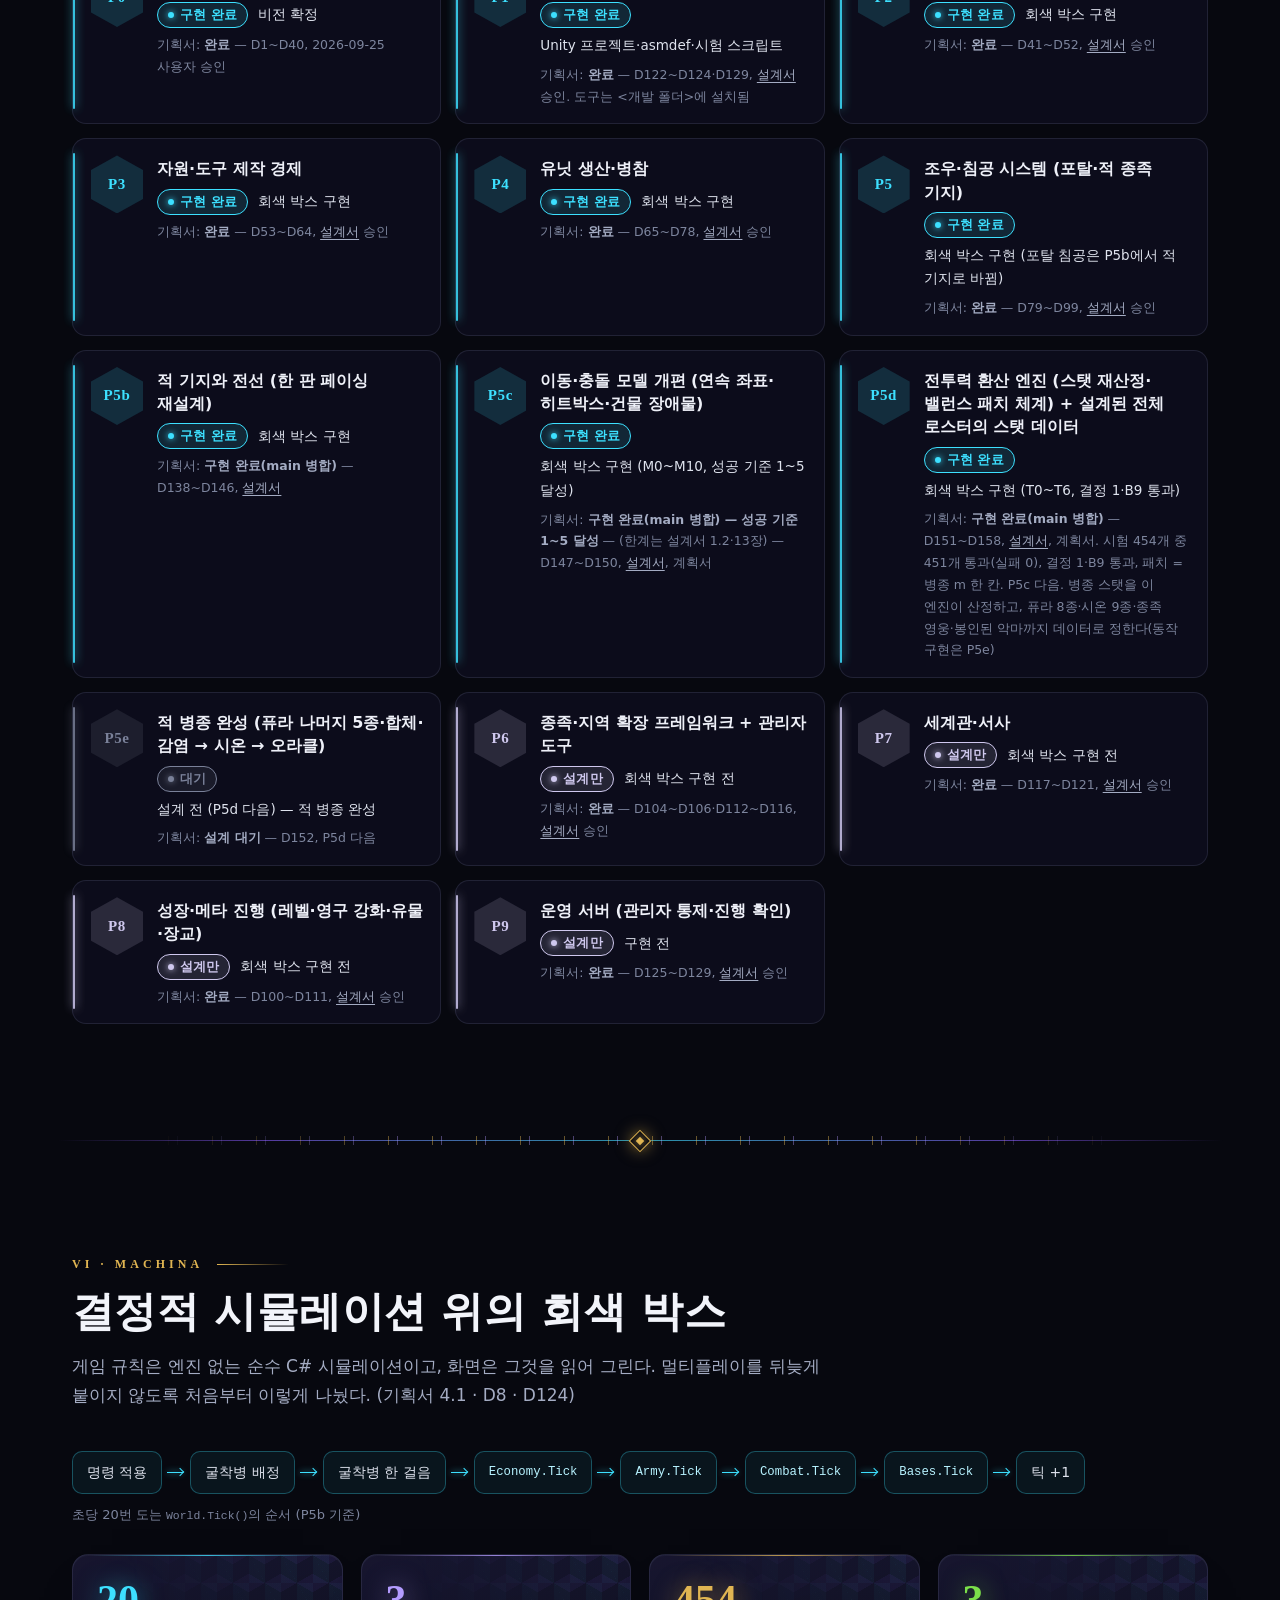
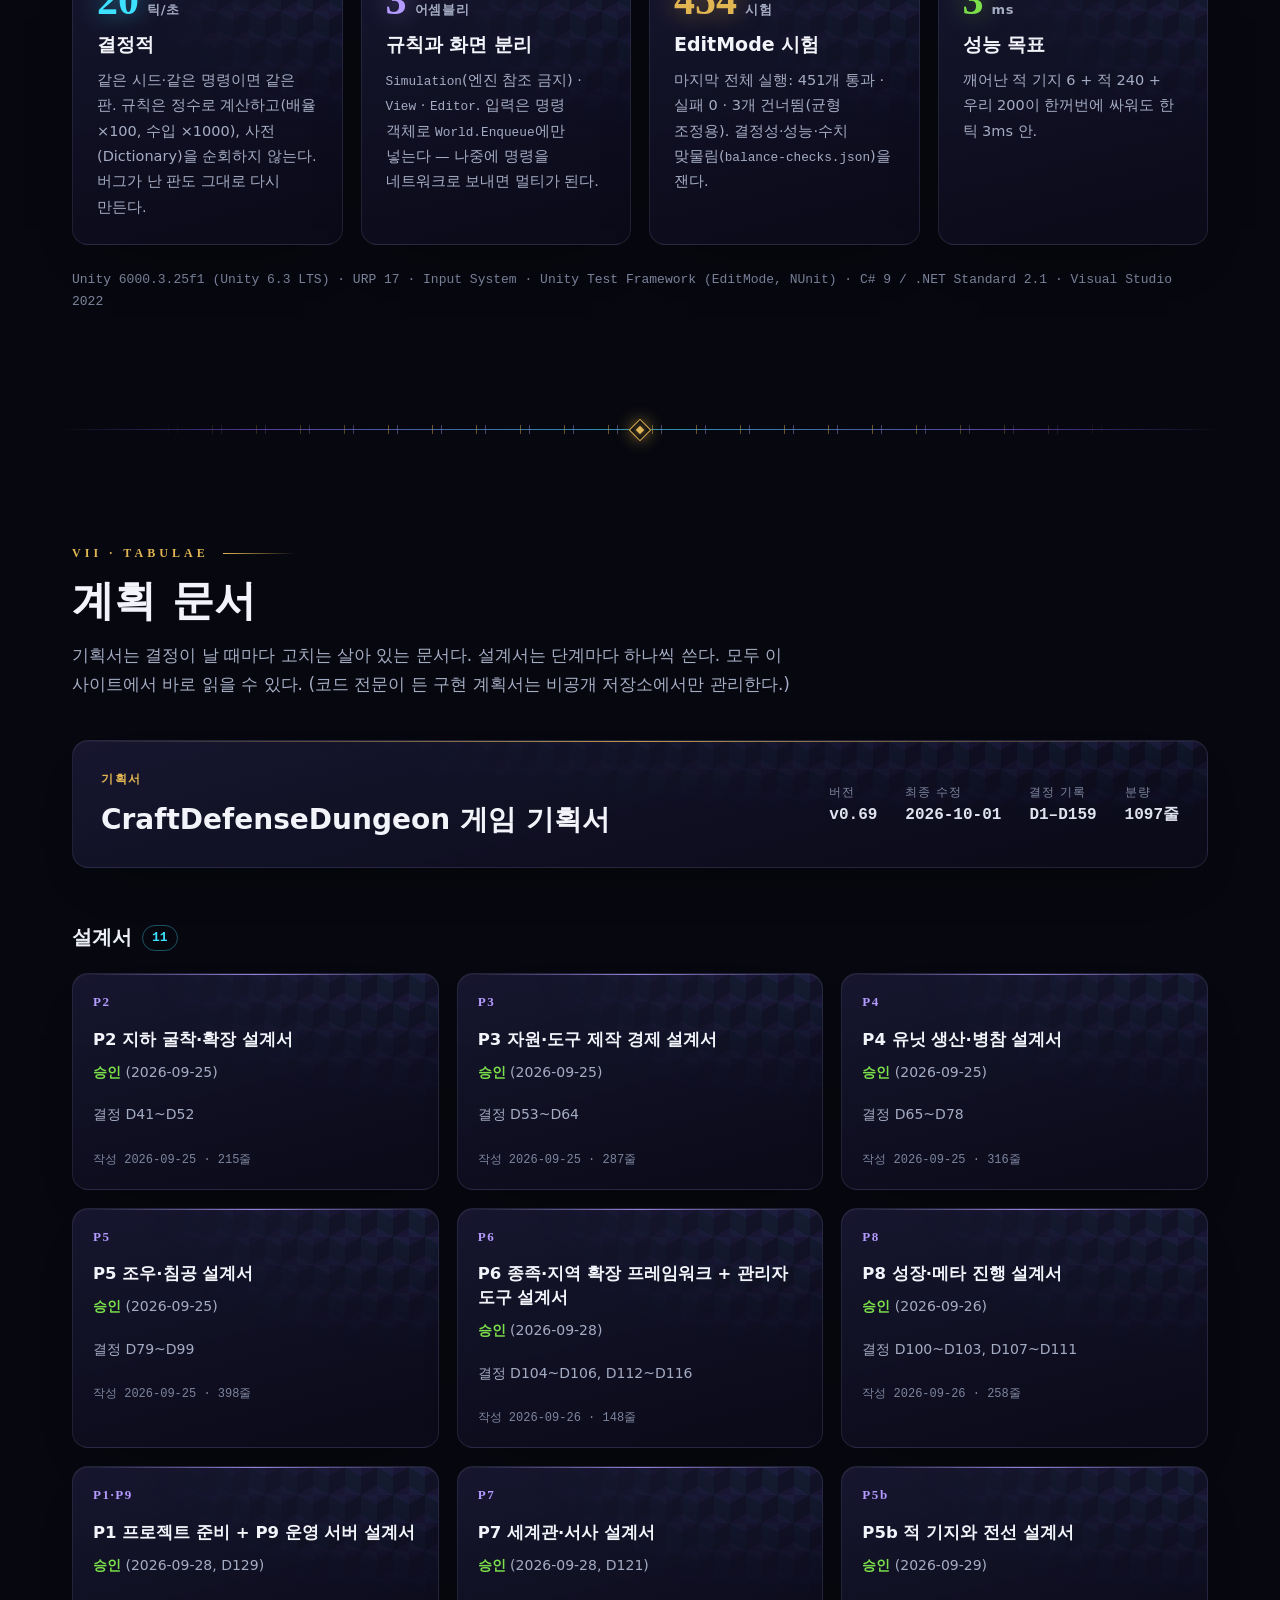
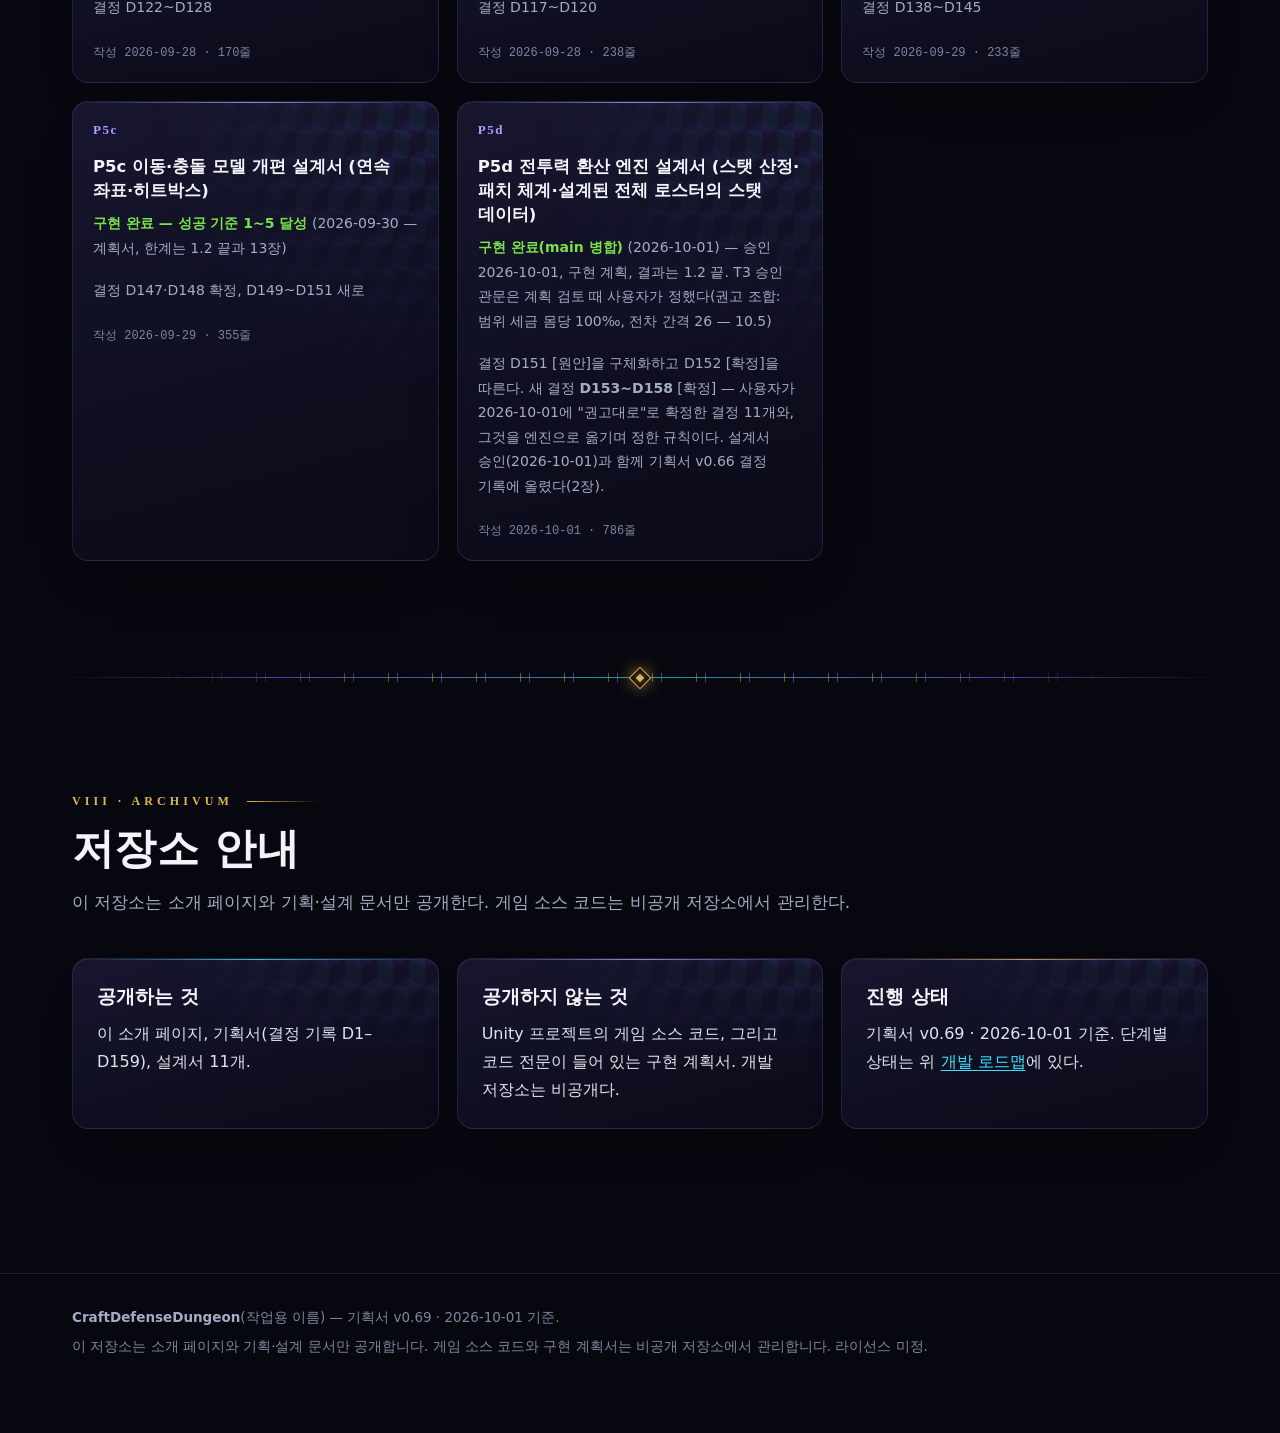
==== commit 741d84b0: "소개 사이트 갱신 — P5d 전투력 환산 엔진 구현 완료, 기획서 v0.69(출시까지 마일스톤), 시험 454개 - 병종 체력·공격·간격을 생산 비용에서 계산하는 환산 엔진(결정 " ====
--- a/docs/index.html
+++ b/docs/index.html
@@ -27,10 +27,10 @@
 <p class="lede">인류 제국이 파견한 <strong>장교 한 명</strong>이 행성의 지하를 파 넓히며 종족을 재건하고, 굴착 중 끝없이 나타나는 다른 종족들과 싸운다. 본부가 무너지면 제국은 새 능력을 가진 다음 장교를 보낸다 — <strong>키우기 + 로그라이트</strong>.</p>
 <div class="cta"><a class="btn btn-primary" href="game-plan.html">기획서 읽기 <span aria-hidden="true">→</span></a><a class="btn btn-ghost" href="#roadmap">개발 진행 상태</a></div>
 <dl class="hero-facts">
-<div><dt>기획서</dt><dd>v0.64 · 2026-09-30</dd></div>
-<div><dt>결정 기록</dt><dd>D1–D151</dd></div>
+<div><dt>기획서</dt><dd>v0.69 · 2026-10-01</dd></div>
+<div><dt>결정 기록</dt><dd>D1–D159</dd></div>
 <div><dt>엔진</dt><dd>Unity 6000.3.25f1</dd></div>
-<div><dt>EditMode 시험</dt><dd>410개 · 실패 0</dd></div>
+<div><dt>EditMode 시험</dt><dd>454개 · 실패 0</dd></div>
 </dl>
 </div>
 <figure class="hero-art">
@@ -256,7 +256,7 @@
 <div class="rune" aria-hidden="true"><span></span></div>
 <section class="section" id="roadmap" aria-labelledby="roadmap-title">
 <div class="wrap">
-<header class="section-head"><p class="kicker" aria-hidden="true">V · Iter</p><h2 id="roadmap-title">개발 로드맵</h2><p class="section-lede">단계마다 대화로 설계 → 설계서 → 구현 계획 → 구현 순서로 간다. 기획서 표기는 기획서 0장 표(v0.64)에서, 구현 상태는 개발 기록에서 가져왔다.</p></header>
+<header class="section-head"><p class="kicker" aria-hidden="true">V · Iter</p><h2 id="roadmap-title">개발 로드맵</h2><p class="section-lede">단계마다 대화로 설계 → 설계서 → 구현 계획 → 구현 순서로 간다. 기획서 표기는 기획서 0장 표(v0.69)에서, 구현 상태는 개발 기록에서 가져왔다.</p></header>
 <ul class="legend" aria-label="범례"><li class="tone-done"><span class="chip">구현 완료</span></li><li class="tone-wait"><span class="chip">병합 대기</span></li><li class="tone-active"><span class="chip">진행 중</span></li><li class="tone-design"><span class="chip">설계만</span></li><li class="tone-todo"><span class="chip">대기</span></li></ul>
 <ol class="roadmap">
 <li class="stage tone-done"><span class="stage-code">P0</span><div class="stage-body"><h3>비전·핵심 루프 정리</h3><p class="stage-line"><span class="chip">구현 완료</span>비전 확정</p><p class="stage-doc">기획서: <strong>완료</strong> — D1~D40, 2026-09-25 사용자 승인</p></div></li>
@@ -265,9 +265,10 @@
 <li class="stage tone-done"><span class="stage-code">P3</span><div class="stage-body"><h3>자원·도구 제작 경제</h3><p class="stage-line"><span class="chip">구현 완료</span>회색 박스 구현</p><p class="stage-doc">기획서: <strong>완료</strong> — D53~D64, <a href="specs/2026-09-25-p3-economy-design.html">설계서</a> 승인</p></div></li>
 <li class="stage tone-done"><span class="stage-code">P4</span><div class="stage-body"><h3>유닛 생산·병참</h3><p class="stage-line"><span class="chip">구현 완료</span>회색 박스 구현</p><p class="stage-doc">기획서: <strong>완료</strong> — D65~D78, <a href="specs/2026-09-25-p4-units-design.html">설계서</a> 승인</p></div></li>
 <li class="stage tone-done"><span class="stage-code">P5</span><div class="stage-body"><h3>조우·침공 시스템 (포탈·적 종족 기지)</h3><p class="stage-line"><span class="chip">구현 완료</span>회색 박스 구현 (포탈 침공은 P5b에서 적 기지로 바뀜)</p><p class="stage-doc">기획서: <strong>완료</strong> — D79~D99, <a href="specs/2026-09-25-p5-encounters-design.html">설계서</a> 승인</p></div></li>
-<li class="stage tone-wait"><span class="stage-code">P5b</span><div class="stage-body"><h3>적 기지와 전선 (한 판 페이싱 재설계)</h3><p class="stage-line"><span class="chip">병합 대기</span>회색 박스 구현 완료</p><p class="stage-doc">기획서: <strong>구현 완료(병합 대기)</strong> — D138~D146, <a href="specs/2026-09-29-p5b-enemy-bases-design.html">설계서</a></p></div></li>
-<li class="stage tone-wait"><span class="stage-code">P5c</span><div class="stage-body"><h3>이동·충돌 모델 개편 (연속 좌표·히트박스·건물 장애물)</h3><p class="stage-line"><span class="chip">병합 대기</span>회색 박스 구현 완료(병합 대기, M0~M10 — 성공 기준 1~5 달성)</p><p class="stage-doc">기획서: <strong>구현 완료(병합 대기) — 성공 기준 1~5 달성</strong> — (한계는 설계서 1.2·13장) — D147~D150, <a href="specs/2026-09-29-p5c-movement-collision-design.html">설계서</a>, 계획서</p></div></li>
-<li class="stage tone-todo"><span class="stage-code">P5d</span><div class="stage-body"><h3>전투력 환산 엔진 (스탯 재산정·밸런스 패치 체계)</h3><p class="stage-line"><span class="chip">대기</span>설계 전 (P5c 다음)</p><p class="stage-doc">기획서: <strong>설계 대기</strong> — D151 [원안], P5c 다음</p></div></li>
+<li class="stage tone-done"><span class="stage-code">P5b</span><div class="stage-body"><h3>적 기지와 전선 (한 판 페이싱 재설계)</h3><p class="stage-line"><span class="chip">구현 완료</span>회색 박스 구현</p><p class="stage-doc">기획서: <strong>구현 완료(main 병합)</strong> — D138~D146, <a href="specs/2026-09-29-p5b-enemy-bases-design.html">설계서</a></p></div></li>
+<li class="stage tone-done"><span class="stage-code">P5c</span><div class="stage-body"><h3>이동·충돌 모델 개편 (연속 좌표·히트박스·건물 장애물)</h3><p class="stage-line"><span class="chip">구현 완료</span>회색 박스 구현 (M0~M10, 성공 기준 1~5 달성)</p><p class="stage-doc">기획서: <strong>구현 완료(main 병합) — 성공 기준 1~5 달성</strong> — (한계는 설계서 1.2·13장) — D147~D150, <a href="specs/2026-09-29-p5c-movement-collision-design.html">설계서</a>, 계획서</p></div></li>
+<li class="stage tone-done"><span class="stage-code">P5d</span><div class="stage-body"><h3>전투력 환산 엔진 (스탯 재산정·밸런스 패치 체계) + 설계된 전체 로스터의 스탯 데이터</h3><p class="stage-line"><span class="chip">구현 완료</span>회색 박스 구현 (T0~T6, 결정 1·B9 통과)</p><p class="stage-doc">기획서: <strong>구현 완료(main 병합)</strong> — D151~D158, <a href="specs/2026-10-01-p5d-combat-power-engine-design.html">설계서</a>, 계획서. 시험 454개 중 451개 통과(실패 0), 결정 1·B9 통과, 패치 = 병종 m 한 칸. P5c 다음. 병종 스탯을 이 엔진이 산정하고, 퓨라 8종·시온 9종·종족 영웅·봉인된 악마까지 데이터로 정한다(동작 구현은 P5e)</p></div></li>
+<li class="stage tone-todo"><span class="stage-code">P5e</span><div class="stage-body"><h3>적 병종 완성 (퓨라 나머지 5종·합체·감염 → 시온 → 오라클)</h3><p class="stage-line"><span class="chip">대기</span>설계 전 (P5d 다음) — 적 병종 완성</p><p class="stage-doc">기획서: <strong>설계 대기</strong> — D152, P5d 다음</p></div></li>
 <li class="stage tone-design"><span class="stage-code">P6</span><div class="stage-body"><h3>종족·지역 확장 프레임워크 + 관리자 도구</h3><p class="stage-line"><span class="chip">설계만</span>회색 박스 구현 전</p><p class="stage-doc">기획서: <strong>완료</strong> — D104~D106·D112~D116, <a href="specs/2026-09-26-p6-extension-design.html">설계서</a> 승인</p></div></li>
 <li class="stage tone-design"><span class="stage-code">P7</span><div class="stage-body"><h3>세계관·서사</h3><p class="stage-line"><span class="chip">설계만</span>회색 박스 구현 전</p><p class="stage-doc">기획서: <strong>완료</strong> — D117~D121, <a href="specs/2026-09-28-p7-lore-design.html">설계서</a> 승인</p></div></li>
 <li class="stage tone-design"><span class="stage-code">P8</span><div class="stage-body"><h3>성장·메타 진행 (레벨·영구 강화·유물·장교)</h3><p class="stage-line"><span class="chip">설계만</span>회색 박스 구현 전</p><p class="stage-doc">기획서: <strong>완료</strong> — D100~D111, <a href="specs/2026-09-26-p8-progression-design.html">설계서</a> 승인</p></div></li>
@@ -284,7 +285,7 @@
 <div class="grid grid-4">
 <div class="card stat" style="--accent: var(--cyan)"><p class="stat-num">20<small>틱/초</small></p><h3>결정적</h3><p>같은 시드·같은 명령이면 같은 판. 규칙은 정수로 계산하고(배율 ×100, 수입 ×1000), 사전(Dictionary)을 순회하지 않는다. 버그가 난 판도 그대로 다시 만든다.</p></div>
 <div class="card stat" style="--accent: var(--violet-2)"><p class="stat-num">3<small>어셈블리</small></p><h3>규칙과 화면 분리</h3><p><code>Simulation</code>(엔진 참조 금지) · <code>View</code> · <code>Editor</code>. 입력은 명령 객체로 <code>World.Enqueue</code>에만 넣는다 — 나중에 명령을 네트워크로 보내면 멀티가 된다.</p></div>
-<div class="card stat" style="--accent: var(--gold)"><p class="stat-num">410<small>시험</small></p><h3>EditMode 시험</h3><p>마지막 전체 실행: 408개 통과 · 실패 0 · 2개 건너뜀(균형 조정용). 결정성·성능·수치 맞물림(<code>balance-checks.json</code>)을 잰다.</p></div>
+<div class="card stat" style="--accent: var(--gold)"><p class="stat-num">454<small>시험</small></p><h3>EditMode 시험</h3><p>마지막 전체 실행: 451개 통과 · 실패 0 · 3개 건너뜀(균형 조정용). 결정성·성능·수치 맞물림(<code>balance-checks.json</code>)을 잰다.</p></div>
 <div class="card stat" style="--accent: var(--toxic)"><p class="stat-num">3<small>ms</small></p><h3>성능 목표</h3><p>깨어난 적 기지 6 + 적 240 + 우리 200이 한꺼번에 싸워도 한 틱 3ms 안.</p></div>
 </div>
 <p class="stack-line">Unity 6000.3.25f1 (Unity 6.3 LTS) · URP 17 · Input System · Unity Test Framework (EditMode, NUnit) · C# 9 / .NET Standard 2.1 · Visual Studio 2022</p>
@@ -296,20 +297,21 @@
 <header class="section-head"><p class="kicker" aria-hidden="true">VII · Tabulae</p><h2 id="docs-title">계획 문서</h2><p class="section-lede">기획서는 결정이 날 때마다 고치는 살아 있는 문서다. 설계서는 단계마다 하나씩 쓴다. 모두 이 사이트에서 바로 읽을 수 있다. (코드 전문이 든 구현 계획서는 비공개 저장소에서만 관리한다.)</p></header>
 <article class="card doc-feature">
 <div><p class="tag">기획서</p><h3><a class="stretch" href="game-plan.html">CraftDefenseDungeon 게임 기획서</a></h3></div>
-<dl class="doc-meta"><div><dt>버전</dt><dd>v0.64</dd></div><div><dt>최종 수정</dt><dd>2026-09-30</dd></div><div><dt>결정 기록</dt><dd>D1–D151</dd></div><div><dt>분량</dt><dd>1063줄</dd></div></dl>
+<dl class="doc-meta"><div><dt>버전</dt><dd>v0.69</dd></div><div><dt>최종 수정</dt><dd>2026-10-01</dd></div><div><dt>결정 기록</dt><dd>D1–D159</dd></div><div><dt>분량</dt><dd>1097줄</dd></div></dl>
 </article>
-<h3 class="sub-title">설계서 <span class="count">10</span></h3>
+<h3 class="sub-title">설계서 <span class="count">11</span></h3>
 <ul class="grid grid-3 doc-cards">
 <li class="card doc-card is-spec"><p class="doc-stage">P2</p><h4><a class="stretch" href="specs/2026-09-25-p2-digging-design.html">P2 지하 굴착·확장 설계서</a></h4><p class="doc-status"><strong>승인</strong> (2026-09-25)</p><p class="doc-dec">결정 D41~D52</p><p class="doc-foot">작성 2026-09-25 · 215줄</p></li>
 <li class="card doc-card is-spec"><p class="doc-stage">P3</p><h4><a class="stretch" href="specs/2026-09-25-p3-economy-design.html">P3 자원·도구 제작 경제 설계서</a></h4><p class="doc-status"><strong>승인</strong> (2026-09-25)</p><p class="doc-dec">결정 D53~D64</p><p class="doc-foot">작성 2026-09-25 · 287줄</p></li>
-<li class="card doc-card is-spec"><p class="doc-stage">P4</p><h4><a class="stretch" href="specs/2026-09-25-p4-units-design.html">P4 유닛 생산·병참 설계서</a></h4><p class="doc-status"><strong>승인</strong> (2026-09-25)</p><p class="doc-dec">결정 D65~D78</p><p class="doc-foot">작성 2026-09-25 · 314줄</p></li>
+<li class="card doc-card is-spec"><p class="doc-stage">P4</p><h4><a class="stretch" href="specs/2026-09-25-p4-units-design.html">P4 유닛 생산·병참 설계서</a></h4><p class="doc-status"><strong>승인</strong> (2026-09-25)</p><p class="doc-dec">결정 D65~D78</p><p class="doc-foot">작성 2026-09-25 · 316줄</p></li>
 <li class="card doc-card is-spec"><p class="doc-stage">P5</p><h4><a class="stretch" href="specs/2026-09-25-p5-encounters-design.html">P5 조우·침공 설계서</a></h4><p class="doc-status"><strong>승인</strong> (2026-09-25)</p><p class="doc-dec">결정 D79~D99</p><p class="doc-foot">작성 2026-09-25 · 398줄</p></li>
 <li class="card doc-card is-spec"><p class="doc-stage">P6</p><h4><a class="stretch" href="specs/2026-09-26-p6-extension-design.html">P6 종족·지역 확장 프레임워크 + 관리자 도구 설계서</a></h4><p class="doc-status"><strong>승인</strong> (2026-09-28)</p><p class="doc-dec">결정 D104~D106, D112~D116</p><p class="doc-foot">작성 2026-09-26 · 148줄</p></li>
 <li class="card doc-card is-spec"><p class="doc-stage">P8</p><h4><a class="stretch" href="specs/2026-09-26-p8-progression-design.html">P8 성장·메타 진행 설계서</a></h4><p class="doc-status"><strong>승인</strong> (2026-09-26)</p><p class="doc-dec">결정 D100~D103, D107~D111</p><p class="doc-foot">작성 2026-09-26 · 258줄</p></li>
 <li class="card doc-card is-spec"><p class="doc-stage">P1·P9</p><h4><a class="stretch" href="specs/2026-09-28-p1-p9-setup-liveops-design.html">P1 프로젝트 준비 + P9 운영 서버 설계서</a></h4><p class="doc-status"><strong>승인</strong> (2026-09-28, D129)</p><p class="doc-dec">결정 D122~D128</p><p class="doc-foot">작성 2026-09-28 · 170줄</p></li>
 <li class="card doc-card is-spec"><p class="doc-stage">P7</p><h4><a class="stretch" href="specs/2026-09-28-p7-lore-design.html">P7 세계관·서사 설계서</a></h4><p class="doc-status"><strong>승인</strong> (2026-09-28, D121)</p><p class="doc-dec">결정 D117~D120</p><p class="doc-foot">작성 2026-09-28 · 238줄</p></li>
-<li class="card doc-card is-spec"><p class="doc-stage">P5b</p><h4><a class="stretch" href="specs/2026-09-29-p5b-enemy-bases-design.html">P5b 적 기지와 전선 설계서</a></h4><p class="doc-status"><strong>승인</strong> (2026-09-29)</p><p class="doc-dec">결정 D138~D145</p><p class="doc-foot">작성 2026-09-29 · 231줄</p></li>
+<li class="card doc-card is-spec"><p class="doc-stage">P5b</p><h4><a class="stretch" href="specs/2026-09-29-p5b-enemy-bases-design.html">P5b 적 기지와 전선 설계서</a></h4><p class="doc-status"><strong>승인</strong> (2026-09-29)</p><p class="doc-dec">결정 D138~D145</p><p class="doc-foot">작성 2026-09-29 · 233줄</p></li>
 <li class="card doc-card is-spec"><p class="doc-stage">P5c</p><h4><a class="stretch" href="specs/2026-09-29-p5c-movement-collision-design.html">P5c 이동·충돌 모델 개편 설계서 (연속 좌표·히트박스)</a></h4><p class="doc-status"><strong>구현 완료 — 성공 기준 1~5 달성</strong> (2026-09-30 — 계획서, 한계는 1.2 끝과 13장)</p><p class="doc-dec">결정 D147·D148 확정, D149~D151 새로</p><p class="doc-foot">작성 2026-09-29 · 355줄</p></li>
+<li class="card doc-card is-spec"><p class="doc-stage">P5d</p><h4><a class="stretch" href="specs/2026-10-01-p5d-combat-power-engine-design.html">P5d 전투력 환산 엔진 설계서 (스탯 산정·패치 체계·설계된 전체 로스터의 스탯 데이터)</a></h4><p class="doc-status"><strong>구현 완료(main 병합)</strong> (2026-10-01) — 승인 2026-10-01, 구현 계획, 결과는 1.2 끝. T3 승인 관문은 계획 검토 때 사용자가 정했다(권고 조합: 범위 세금 몸당 100‰, 전차 간격 26 — 10.5)</p><p class="doc-dec">결정 D151 [원안]을 구체화하고 D152 [확정]을 따른다. 새 결정 <strong>D153~D158</strong> [확정] — 사용자가 2026-10-01에 &quot;권고대로&quot;로 확정한 결정 11개와, 그것을 엔진으로 옮기며 정한 규칙이다. 설계서 승인(2026-10-01)과 함께 기획서 v0.66 결정 기록에 올렸다(2장).</p><p class="doc-foot">작성 2026-10-01 · 786줄</p></li>
 </ul>
 
 </div>
@@ -319,16 +321,16 @@
 <div class="wrap">
 <header class="section-head"><p class="kicker" aria-hidden="true">VIII · Archivum</p><h2 id="repo-title">저장소 안내</h2><p class="section-lede">이 저장소는 소개 페이지와 기획·설계 문서만 공개한다. 게임 소스 코드는 비공개 저장소에서 관리한다.</p></header>
 <div class="grid grid-3">
-<div class="card" style="--accent: var(--cyan)"><h3>공개하는 것</h3><p>이 소개 페이지, 기획서(결정 기록 D1–D151), 설계서 10개.</p></div>
+<div class="card" style="--accent: var(--cyan)"><h3>공개하는 것</h3><p>이 소개 페이지, 기획서(결정 기록 D1–D159), 설계서 11개.</p></div>
 <div class="card" style="--accent: var(--violet-2)"><h3>공개하지 않는 것</h3><p>Unity 프로젝트의 게임 소스 코드, 그리고 코드 전문이 들어 있는 구현 계획서. 개발 저장소는 비공개다.</p></div>
-<div class="card" style="--accent: var(--gold)"><h3>진행 상태</h3><p>기획서 v0.64 · 2026-09-30 기준. 단계별 상태는 위 <a href="#roadmap">개발 로드맵</a>에 있다.</p></div>
+<div class="card" style="--accent: var(--gold)"><h3>진행 상태</h3><p>기획서 v0.69 · 2026-10-01 기준. 단계별 상태는 위 <a href="#roadmap">개발 로드맵</a>에 있다.</p></div>
 </div>
 </div>
 </section>
 </main>
 <footer class="site-footer">
   <div class="wrap">
-    <p><strong>CraftDefenseDungeon</strong>(작업용 이름) — 기획서 v0.64 · 2026-09-30 기준.</p>
+    <p><strong>CraftDefenseDungeon</strong>(작업용 이름) — 기획서 v0.69 · 2026-10-01 기준.</p>
     <p>이 저장소는 소개 페이지와 기획·설계 문서만 공개합니다. 게임 소스 코드와 구현 계획서는 비공개 저장소에서 관리합니다. 라이선스 미정.</p>
   </div>
 </footer>
